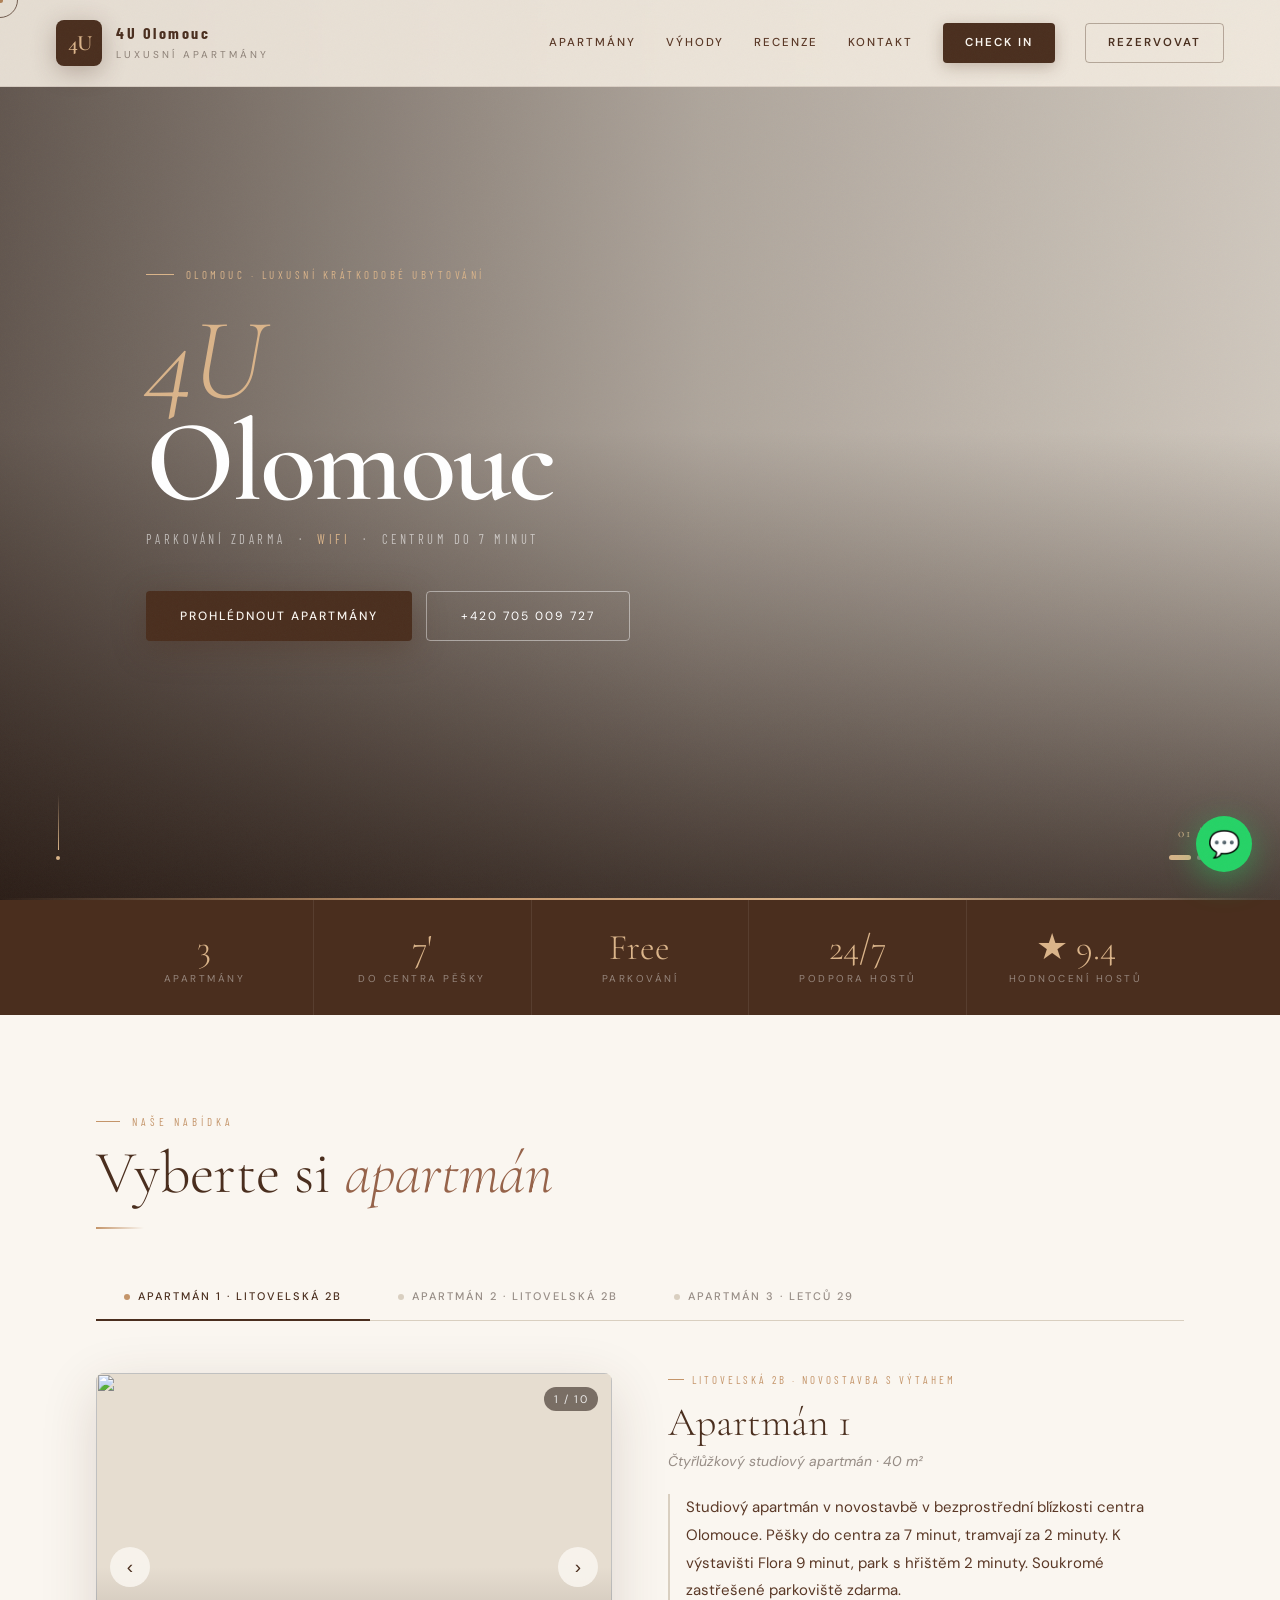
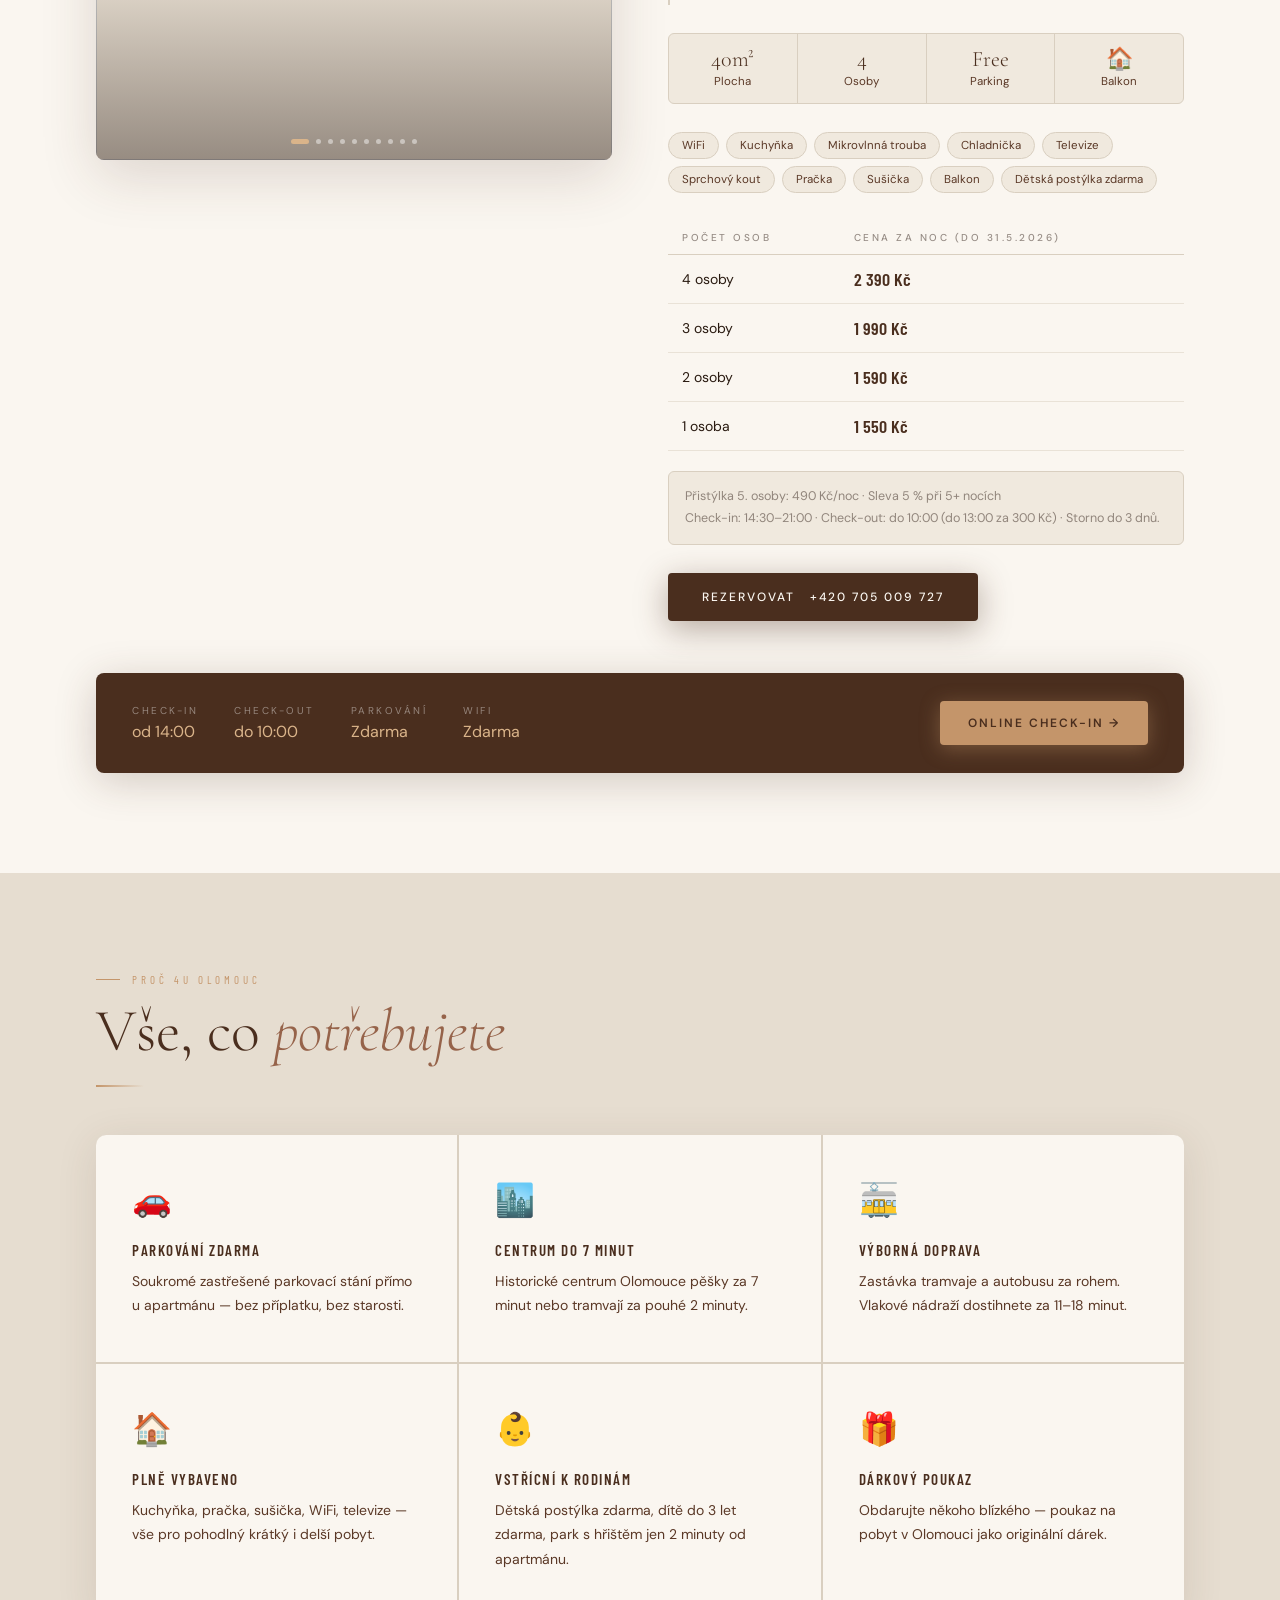
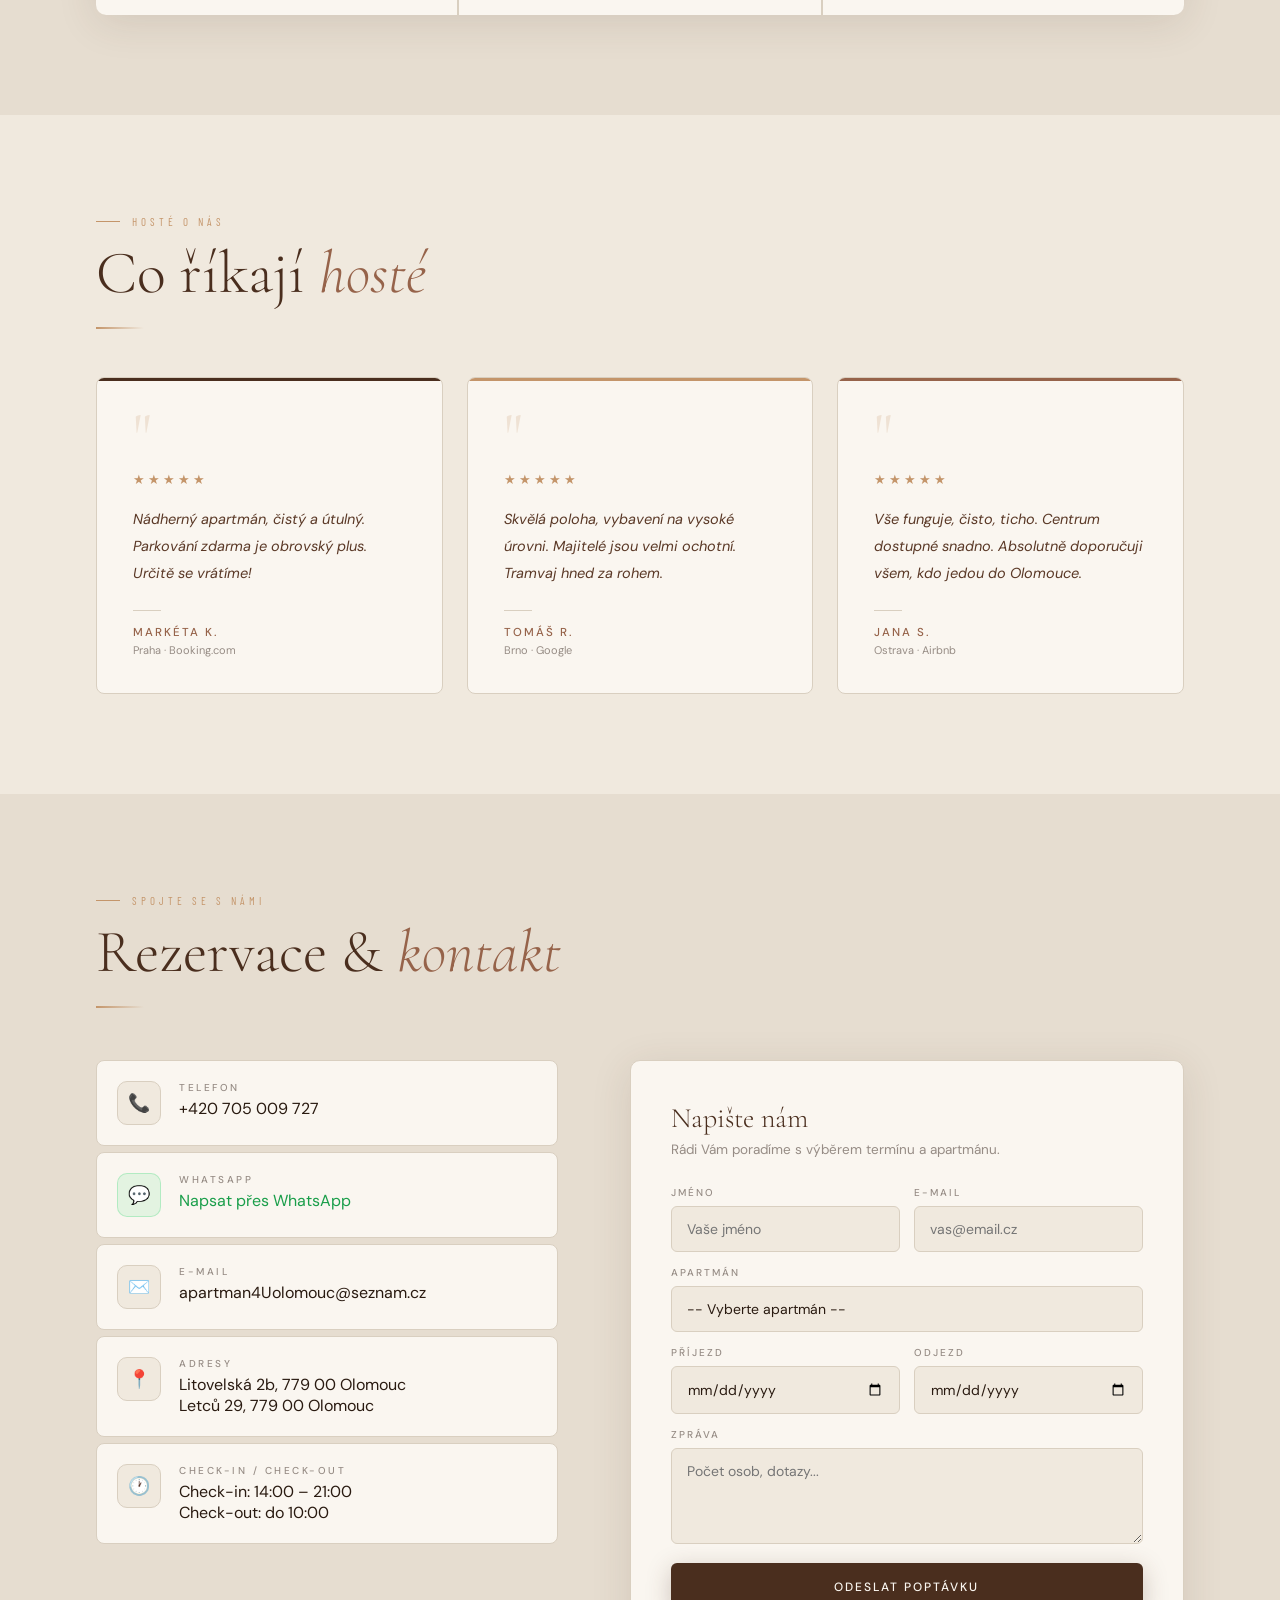
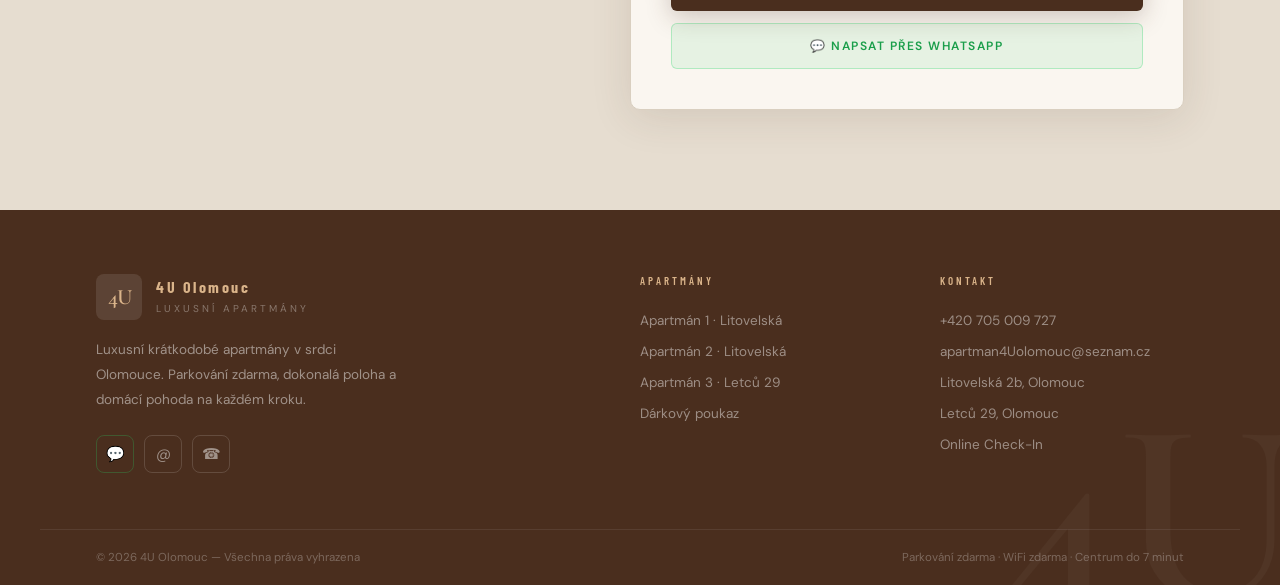
==== index.html @ 81375854 "Rename ïndex.html to index.html" ====
<!DOCTYPE html>
<html lang="cs">
<head>
<meta charset="UTF-8">
<meta name="viewport" content="width=device-width, initial-scale=1.0">
<title>4U Olomouc — Luxusní apartmány</title>
<link href="https://fonts.googleapis.com/css2?family=Cormorant+Garamond:ital,wght@0,300;0,400;0,600;1,300;1,400&family=DM+Sans:wght@300;400;500&family=Barlow+Condensed:wght@400;500;600;700&display=swap" rel="stylesheet">
<style>
:root {
  --bg:#f0e9de; --bg-mid:#e6ddd0; --bg-dark:#d9cfc0;
  --brown:#4a2e1e; --brown-mid:#6b4232; --brown-light:#96634a;
  --accent:#c4956a; --accent-light:#dab48a;
  --cream:#faf6f0; --white:#ffffff;
  --text:#291a10; --text-mid:#5a3826; --text-muted:rgba(42,26,16,0.48);
  --shadow:rgba(74,46,30,0.12);
}
*,*::before,*::after{margin:0;padding:0;box-sizing:border-box;}
html{scroll-behavior:smooth;}
body{font-family:'DM Sans',sans-serif;background:var(--bg);color:var(--text);overflow-x:hidden;}

/* GRAIN */
body::before{
  content:'';position:fixed;inset:0;z-index:999;pointer-events:none;opacity:.03;
  background-image:url("data:image/svg+xml,%3Csvg viewBox='0 0 256 256' xmlns='http://www.w3.org/2000/svg'%3E%3Cfilter id='n'%3E%3CfeTurbulence type='fractalNoise' baseFrequency='.9' numOctaves='4' stitchTiles='stitch'/%3E%3C/filter%3E%3Crect width='100%25' height='100%25' filter='url(%23n)'/%3E%3C/svg%3E");
  background-size:128px;
}

/* REVEAL */
.reveal{opacity:0;transform:translateY(28px);transition:opacity .75s cubic-bezier(.22,.68,0,1.1),transform .75s cubic-bezier(.22,.68,0,1.1);}
.reveal.visible{opacity:1;transform:translateY(0);}
.reveal-left{opacity:0;transform:translateX(-36px);transition:opacity .8s ease,transform .8s ease;}
.reveal-left.visible{opacity:1;transform:translateX(0);}
.reveal-right{opacity:0;transform:translateX(36px);transition:opacity .8s ease,transform .8s ease;}
.reveal-right.visible{opacity:1;transform:translateX(0);}
.d1{transition-delay:.1s}.d2{transition-delay:.2s}.d3{transition-delay:.3s}.d4{transition-delay:.4s}

/* NAV */
nav{
  position:fixed;top:0;left:0;right:0;z-index:500;
  display:flex;align-items:center;justify-content:space-between;
  padding:20px 56px;
  background:rgba(240,233,222,.92);backdrop-filter:blur(20px) saturate(1.4);
  border-bottom:1px solid rgba(74,46,30,.1);
  transition:padding .35s,box-shadow .35s;
}
nav.scrolled{padding:13px 56px;box-shadow:0 4px 32px var(--shadow);}
.logo{display:flex;align-items:center;gap:14px;text-decoration:none;}
.logo-icon{
  width:46px;height:46px;background:var(--brown);border-radius:8px;
  display:flex;align-items:center;justify-content:center;
  font-family:'Cormorant Garamond',serif;font-weight:600;font-size:22px;letter-spacing:-1px;
  color:var(--accent-light);box-shadow:0 6px 24px rgba(74,46,30,.3);
  transition:transform .3s;
}
.logo:hover .logo-icon{transform:rotate(-4deg) scale(1.06);}
.logo-text strong{display:block;font-family:'Barlow Condensed',sans-serif;font-weight:700;font-size:16px;letter-spacing:2.5px;color:var(--brown);}
.logo-text span{font-size:10px;letter-spacing:3px;text-transform:uppercase;color:var(--text-muted);}
.nav-links{display:flex;gap:30px;list-style:none;align-items:center;}
.nav-links li{display:flex;align-items:center;}
.nav-links a{
  color:var(--text-mid);text-decoration:none;font-size:11.5px;letter-spacing:2px;
  text-transform:uppercase;font-weight:500;position:relative;padding-bottom:2px;transition:color .2s;
}
.nav-links a::after{content:'';position:absolute;bottom:0;left:0;width:0;height:1px;background:var(--brown);transition:width .3s;}
.nav-links a:hover{color:var(--brown);}
.nav-links a:hover::after{width:100%;}
.nav-cta{
  background:var(--brown)!important;color:var(--cream)!important;
  padding:0 22px!important;height:40px;border-radius:4px;font-weight:600!important;letter-spacing:1.5px;
  box-shadow:0 4px 16px rgba(74,46,30,.28);
  transition:background .2s,transform .2s,box-shadow .2s!important;
  display:inline-flex!important;align-items:center!important;justify-content:center!important;
  line-height:1!important;padding-bottom:0!important;
}
.nav-cta::after{display:none!important;}
.nav-cta:hover{background:var(--brown-mid)!important;transform:translateY(-1px);box-shadow:0 8px 24px rgba(74,46,30,.36)!important;}
.nav-reserve{background:transparent!important;color:var(--brown)!important;border:1.5px solid rgba(74,46,30,.35)!important;box-shadow:none!important;}
.nav-reserve:hover{background:rgba(74,46,30,.06)!important;}
.hamburger{display:none;flex-direction:column;gap:5px;cursor:pointer;padding:4px;}
.hamburger span{width:22px;height:1.5px;background:var(--brown);display:block;transition:.3s;}

/* HERO */
#hero{height:100vh;min-height:640px;position:relative;overflow:hidden;display:flex;align-items:center;}
.hero-slides{position:absolute;inset:0;}
.hero-slide{
  position:absolute;inset:0;background-size:cover;background-position:center;
  opacity:0;transition:opacity 1.6s cubic-bezier(.4,0,.2,1),transform 9s ease;
  transform:scale(1.06);
}
.hero-slide.active{opacity:1;transform:scale(1);}
.hero-slide:nth-child(1){background-image:url('http://www.apartman-4u-olomouc.cz/userFiles/img/apartman01/1.jpg');}
.hero-slide:nth-child(2){background-image:url('http://www.apartman-4u-olomouc.cz/userFiles/img/apartman02/1.jpg');}
.hero-slide:nth-child(3){background-image:url('http://www.apartman-4u-olomouc.cz/userFiles/img/apartman03/4.jpg');}
.hero-slide:nth-child(4){background-image:url('http://www.apartman-4u-olomouc.cz/userFiles/img/apartman03/2.jpg');}
.hero-overlay{
  position:absolute;inset:0;
  background:linear-gradient(to right,rgba(22,8,2,.65) 0%,rgba(22,8,2,.3) 55%,rgba(22,8,2,.15) 100%),
             linear-gradient(to top,rgba(22,8,2,.72) 0%,transparent 52%);
}
.hero-line{position:absolute;bottom:0;left:0;right:0;height:2px;background:linear-gradient(90deg,transparent,var(--accent),var(--accent-light),transparent);z-index:2;}

.hero-content{position:relative;z-index:3;padding:0 56px;max-width:680px;}
@media(min-width:901px){.hero-content{margin-left:7vw;}}

.hero-kicker{
  display:inline-flex;align-items:center;gap:12px;
  font-family:'Barlow Condensed',sans-serif;font-size:11px;letter-spacing:3.5px;text-transform:uppercase;
  color:var(--accent-light);margin-bottom:28px;
  opacity:0;animation:hFade .9s .35s ease forwards;
}
.hero-kicker::before{content:'';width:28px;height:1px;background:var(--accent-light);}
.hero-title{
  font-family:'Cormorant Garamond',serif;
  font-size:clamp(60px,9.5vw,116px);font-weight:300;line-height:.88;letter-spacing:-3px;color:#fff;
  opacity:0;animation:hFade .9s .55s ease forwards;
}
.hero-title em{font-style:italic;color:var(--accent-light);}
.hero-title strong{display:block;font-weight:600;}
.hero-sub{
  margin-top:18px;font-family:'Barlow Condensed',sans-serif;
  font-size:12.5px;letter-spacing:3.5px;text-transform:uppercase;color:rgba(255,255,255,.58);
  opacity:0;animation:hFade .9s .7s ease forwards;
}
.hero-sub b{color:var(--accent-light);font-weight:400;}
.hero-actions{
  display:flex;gap:14px;flex-wrap:wrap;margin-top:44px;
  opacity:0;animation:hFade .9s .88s ease forwards;
}

.btn-primary{
  display:inline-flex;align-items:center;gap:8px;
  background:var(--brown);color:var(--cream);padding:16px 34px;border-radius:4px;
  font-weight:500;font-size:12px;letter-spacing:2px;text-transform:uppercase;
  text-decoration:none;box-shadow:0 8px 32px rgba(74,46,30,.38);
  transition:background .25s,transform .25s,box-shadow .25s;position:relative;overflow:hidden;
}
.btn-primary::after{content:'';position:absolute;inset:0;background:linear-gradient(135deg,rgba(255,255,255,.09) 0%,transparent 60%);opacity:0;transition:opacity .25s;}
.btn-primary:hover{background:var(--brown-mid);transform:translateY(-2px);box-shadow:0 14px 40px rgba(74,46,30,.5);}
.btn-primary:hover::after{opacity:1;}
.btn-ghost{
  display:inline-flex;align-items:center;gap:8px;
  border:1.5px solid rgba(255,255,255,.45);color:#fff;padding:16px 34px;border-radius:4px;
  font-size:12px;letter-spacing:2px;text-transform:uppercase;text-decoration:none;
  transition:border-color .25s,color .25s,background .25s;
}
.btn-ghost:hover{border-color:var(--accent-light);color:var(--accent-light);background:rgba(255,255,255,.04);}

.hero-ui{position:absolute;bottom:40px;right:56px;z-index:3;display:flex;flex-direction:column;align-items:flex-end;gap:14px;}
.hero-counter{font-family:'Cormorant Garamond',serif;font-size:13px;color:rgba(255,255,255,.45);letter-spacing:2px;}
.hero-counter b{color:var(--accent-light);font-weight:400;}
.hero-dots{display:flex;gap:6px;}
.hero-dot{width:5px;height:5px;border-radius:50%;background:rgba(255,255,255,.3);cursor:pointer;transition:all .35s;}
.hero-dot.active{background:var(--accent-light);width:22px;border-radius:3px;}
.hero-scroll{
  position:absolute;bottom:40px;left:56px;z-index:3;
  display:flex;flex-direction:column;align-items:center;gap:6px;
}
.hero-scroll-line{
  width:1px;height:56px;
  background:linear-gradient(to bottom,transparent,var(--accent-light));
  animation:sPulse 2.2s ease-in-out infinite;
}
.hero-scroll-dot{
  width:4px;height:4px;border-radius:50%;background:var(--accent-light);
  animation:sPulse 2.2s ease-in-out infinite .4s;
}
@keyframes hFade{from{opacity:0;transform:translateY(20px)}to{opacity:1;transform:translateY(0)}}
@keyframes sPulse{0%,100%{opacity:.25}50%{opacity:.9}}

/* CUSTOM CURSOR */
*{cursor:none!important;}
#cursor{
  position:fixed;z-index:9999;pointer-events:none;
  top:0;left:0;
  mix-blend-mode:multiply;
}
#cursor-ring{
  width:36px;height:36px;border-radius:50%;
  border:1.5px solid var(--brown);
  position:absolute;top:-18px;left:-18px;
  transition:width .3s ease,height .3s ease,border-color .3s ease,background .3s ease,top .3s ease,left .3s ease,opacity .25s;
  opacity:.7;
}
#cursor-dot{
  width:5px;height:5px;border-radius:50%;
  background:var(--accent);
  position:absolute;top:-2.5px;left:-2.5px;
  transition:width .15s,height .15s,top .15s,left .15s,background .2s;
}
body.cursor-hover #cursor-ring{
  width:56px;height:56px;top:-28px;left:-28px;
  border-color:var(--accent);background:rgba(196,149,106,.08);
  opacity:1;
}
body.cursor-hover #cursor-dot{
  width:3px;height:3px;top:-1.5px;left:-1.5px;background:var(--brown);
}
body.cursor-click #cursor-ring{
  width:28px;height:28px;top:-14px;left:-14px;
  background:rgba(196,149,106,.18);
}

/* STATS */
.stats-bar{background:var(--brown);overflow:hidden;}
.stats-inner{max-width:1200px;margin:0 auto;padding:0 56px;display:flex;align-items:stretch;}
.stat{flex:1;padding:30px 20px;text-align:center;border-right:1px solid rgba(255,255,255,.08);transition:background .3s;}
.stat:last-child{border-right:none;}
.stat:hover{background:rgba(255,255,255,.04);}
.stat-num{font-family:'Cormorant Garamond',serif;font-size:36px;font-weight:300;color:var(--accent-light);line-height:1;display:block;}
.stat-label{font-size:10px;letter-spacing:2.5px;text-transform:uppercase;color:rgba(255,255,255,.42);margin-top:6px;display:block;}

/* SECTIONS */
section{padding:100px 0;}
.container{max-width:1200px;margin:0 auto;padding:0 56px;}
.section-eyebrow{
  font-family:'Barlow Condensed',sans-serif;font-size:11px;letter-spacing:4px;text-transform:uppercase;
  color:var(--accent);display:flex;align-items:center;gap:12px;margin-bottom:14px;
}
.section-eyebrow::before{content:'';width:24px;height:1px;background:var(--accent);}
.section-title{font-family:'Cormorant Garamond',serif;font-size:clamp(36px,5vw,60px);font-weight:300;line-height:1.05;color:var(--brown);}
.section-title em{font-style:italic;color:var(--brown-light);}
.section-rule{width:48px;height:2px;background:linear-gradient(90deg,var(--accent),transparent);margin:22px 0 44px;}

/* APARTMENTS */
#apartmany{background:var(--cream);}
.apt-tabs{display:flex;margin-bottom:52px;border-bottom:1px solid var(--bg-dark);}
.apt-tab{
  padding:16px 28px;cursor:pointer;font-size:11px;letter-spacing:2px;text-transform:uppercase;font-weight:500;
  color:var(--text-muted);border-bottom:2px solid transparent;margin-bottom:-1px;transition:color .2s,border-color .2s;white-space:nowrap;
}
.apt-tab.active{color:var(--brown);border-bottom-color:var(--brown);}
.apt-tab:hover{color:var(--brown-mid);}
.apt-tab-dot{display:inline-block;width:6px;height:6px;border-radius:50%;background:var(--bg-dark);margin-right:8px;transition:background .2s;vertical-align:middle;}
.apt-tab.active .apt-tab-dot{background:var(--accent);}
.apt-panel{display:none;}
.apt-panel.active{display:grid;grid-template-columns:1fr 1fr;gap:56px;align-items:start;}

.gallery{
  position:relative;border-radius:8px;overflow:hidden;aspect-ratio:4/3;background:var(--bg-mid);
  box-shadow:0 16px 56px rgba(74,46,30,.16);
}
.gallery::after{content:'';position:absolute;inset:0;background:linear-gradient(to top,rgba(22,8,2,.38) 0%,transparent 50%);pointer-events:none;}
.gallery img{position:absolute;inset:0;width:100%;height:100%;object-fit:cover;opacity:0;transition:opacity .7s,transform .7s;transform:scale(1.03);}
.gallery img.active{opacity:1;transform:scale(1);}
.gallery-controls{position:absolute;bottom:16px;left:50%;transform:translateX(-50%);display:flex;gap:7px;z-index:3;}
.gallery-dot{width:5px;height:5px;border-radius:50%;background:rgba(255,255,255,.45);cursor:pointer;transition:all .25s;}
.gallery-dot.active{background:var(--accent-light);width:18px;border-radius:3px;}
.gallery-btn{
  position:absolute;top:50%;transform:translateY(-50%);width:40px;height:40px;border-radius:50%;z-index:3;
  background:rgba(250,246,240,.85);border:none;color:var(--brown);font-size:19px;
  display:flex;align-items:center;justify-content:center;cursor:pointer;
  transition:background .2s,transform .2s;backdrop-filter:blur(8px);
}
.gallery-btn:hover{background:var(--cream);transform:translateY(-50%) scale(1.1);}
.gallery-prev{left:14px;}.gallery-next{right:14px;}
.gallery-count{position:absolute;top:14px;right:14px;z-index:3;background:rgba(22,8,2,.52);color:rgba(255,255,255,.85);font-size:11px;letter-spacing:1.5px;padding:5px 10px;border-radius:20px;backdrop-filter:blur(8px);}

.apt-kicker{font-family:'Barlow Condensed',sans-serif;font-size:11px;letter-spacing:3px;text-transform:uppercase;color:var(--accent);display:flex;align-items:center;gap:8px;margin-bottom:12px;}
.apt-kicker::before{content:'';width:16px;height:1px;background:var(--accent);}
.apt-name{font-family:'Cormorant Garamond',serif;font-size:40px;font-weight:300;color:var(--brown);margin-bottom:6px;}
.apt-sub{font-size:14px;color:var(--text-muted);margin-bottom:24px;font-style:italic;}
.apt-desc{font-size:15px;line-height:1.85;color:var(--text-mid);margin-bottom:28px;border-left:2px solid var(--bg-dark);padding-left:16px;}
.apt-specs{display:flex;margin-bottom:28px;background:var(--bg);border-radius:6px;overflow:hidden;border:1px solid var(--bg-dark);}
.apt-spec{flex:1;padding:14px 10px;text-align:center;border-right:1px solid var(--bg-dark);font-size:11.5px;color:var(--text-mid);}
.apt-spec:last-child{border-right:none;}
.apt-spec-val{display:block;font-family:'Cormorant Garamond',serif;font-size:22px;font-weight:300;color:var(--brown);line-height:1;margin-bottom:4px;}
.amenities{display:flex;flex-wrap:wrap;gap:7px;margin-bottom:28px;}
.amenity{padding:5px 13px;border-radius:100px;border:1px solid var(--bg-dark);font-size:11.5px;color:var(--text-mid);background:var(--bg);transition:border-color .2s,color .2s,background .2s;}
.amenity:hover{border-color:var(--accent);color:var(--brown);background:rgba(196,149,106,.07);}
.price-table{width:100%;border-collapse:collapse;margin-bottom:20px;}
.price-table thead tr{border-bottom:1px solid var(--bg-dark);}
.price-table th{text-align:left;padding:10px 14px;font-size:10px;letter-spacing:2.5px;text-transform:uppercase;color:var(--text-muted);font-weight:500;}
.price-table td{padding:13px 14px;font-size:14px;color:var(--text);border-bottom:1px solid rgba(217,207,192,.5);}
.price-table td:last-child{font-family:'Barlow Condensed',sans-serif;font-size:18px;font-weight:600;color:var(--brown);}
.price-table tr:hover td{background:rgba(196,149,106,.05);}
.apt-notes{font-size:12.5px;color:var(--text-muted);line-height:1.75;margin-bottom:28px;padding:14px 16px;background:var(--bg);border-radius:6px;border:1px solid var(--bg-dark);}

.checkin-bar{
  background:var(--brown);color:var(--cream);border-radius:8px;padding:28px 36px;
  display:flex;align-items:center;justify-content:space-between;flex-wrap:wrap;gap:20px;margin-top:52px;
  box-shadow:0 8px 40px rgba(74,46,30,.22);
}
.checkin-info{display:flex;gap:36px;flex-wrap:wrap;}
.checkin-item label{font-size:10px;letter-spacing:2.5px;text-transform:uppercase;color:rgba(255,255,255,.42);display:block;margin-bottom:4px;}
.checkin-item span{font-size:16px;color:var(--accent-light);}
.btn-checkin{
  background:var(--accent);color:var(--brown);padding:14px 28px;border-radius:4px;
  font-weight:600;font-size:12px;letter-spacing:2px;text-transform:uppercase;text-decoration:none;
  box-shadow:0 4px 20px rgba(196,149,106,.4);transition:background .2s,transform .2s;
}
.btn-checkin:hover{background:var(--accent-light);transform:translateY(-2px);}

/* FEATURES */
#vyhody{background:var(--bg-mid);}
.features-grid{display:grid;grid-template-columns:repeat(3,1fr);gap:2px;background:var(--bg-dark);border-radius:10px;overflow:hidden;margin-top:48px;box-shadow:0 8px 40px var(--shadow);}
.feature{background:var(--cream);padding:44px 36px;transition:background .3s;position:relative;overflow:hidden;}
.feature::before{content:'';position:absolute;top:0;left:0;width:3px;height:0;background:var(--accent);transition:height .4s ease;}
.feature:hover::before{height:100%;}
.feature:hover{background:rgba(240,233,222,.6);}
.feature-icon{font-size:32px;margin-bottom:20px;display:block;transition:transform .3s;}
.feature:hover .feature-icon{transform:scale(1.15);}
.feature-title{font-family:'Barlow Condensed',sans-serif;font-size:15px;font-weight:600;letter-spacing:1.5px;text-transform:uppercase;color:var(--brown);margin-bottom:10px;}
.feature-text{font-size:14px;line-height:1.75;color:var(--text-mid);}

/* REVIEWS */
#recenze{background:var(--bg);}
.reviews-grid{display:grid;grid-template-columns:repeat(3,1fr);gap:24px;margin-top:48px;}
.review{background:var(--cream);padding:36px;border-radius:8px;border:1px solid var(--bg-dark);position:relative;overflow:hidden;transition:transform .35s,box-shadow .35s;}
.review-stripe{position:absolute;top:0;left:0;right:0;height:3px;}
.review:nth-child(1) .review-stripe{background:var(--brown);}
.review:nth-child(2) .review-stripe{background:var(--accent);}
.review:nth-child(3) .review-stripe{background:var(--brown-light);}
.review:hover{transform:translateY(-6px);box-shadow:0 20px 48px var(--shadow);}
.review-quote{font-family:'Cormorant Garamond',serif;font-size:64px;line-height:.7;color:var(--accent);opacity:.2;margin-bottom:12px;display:block;}
.review-stars{color:var(--accent);font-size:13px;margin-bottom:18px;letter-spacing:3px;}
.review-text{font-size:14.5px;line-height:1.85;color:var(--text-mid);margin-bottom:24px;font-style:italic;}
.review-rule{width:28px;height:1px;background:var(--bg-dark);margin-bottom:14px;}
.review-author{font-size:11.5px;letter-spacing:2px;text-transform:uppercase;color:var(--brown-light);font-weight:500;}
.review-date{font-size:11px;color:var(--text-muted);margin-top:3px;}

/* CONTACT */
#kontakt{background:var(--bg-mid);}
.contact-grid{display:grid;grid-template-columns:1fr 1.2fr;gap:72px;margin-top:52px;align-items:start;}
.contact-items{display:flex;flex-direction:column;gap:6px;}
.contact-card{
  display:flex;align-items:flex-start;gap:18px;padding:20px;border-radius:8px;
  background:var(--cream);border:1px solid var(--bg-dark);
  transition:border-color .2s,transform .2s,box-shadow .2s;
}
.contact-card:hover{border-color:var(--accent);transform:translateX(4px);box-shadow:0 4px 20px var(--shadow);}
.contact-icon{width:44px;height:44px;border-radius:10px;flex-shrink:0;background:var(--bg);border:1px solid var(--bg-dark);display:flex;align-items:center;justify-content:center;font-size:18px;}
.contact-detail h4{font-size:10px;letter-spacing:2.5px;text-transform:uppercase;color:var(--text-muted);margin-bottom:4px;font-weight:500;}
.contact-detail a,.contact-detail p{font-size:16px;color:var(--text);text-decoration:none;}
.contact-detail a:hover{color:var(--brown);}
.contact-form-wrap{background:var(--cream);border-radius:10px;padding:40px;border:1px solid var(--bg-dark);box-shadow:0 8px 40px var(--shadow);}
.form-title{font-family:'Cormorant Garamond',serif;font-size:28px;font-weight:300;color:var(--brown);margin-bottom:6px;}
.form-sub{font-size:13.5px;color:var(--text-muted);margin-bottom:28px;}
.form-row{display:grid;grid-template-columns:1fr 1fr;gap:14px;}
.form-group{margin-bottom:14px;}
.form-group label{font-size:10px;letter-spacing:2px;text-transform:uppercase;color:var(--text-muted);display:block;margin-bottom:7px;font-weight:500;}
.form-group input,.form-group textarea,.form-group select{
  width:100%;background:var(--bg);border:1.5px solid var(--bg-dark);border-radius:6px;padding:13px 15px;
  color:var(--text);font-family:'DM Sans',sans-serif;font-size:14px;transition:border-color .2s,box-shadow .2s;outline:none;appearance:none;
}
.form-group input:focus,.form-group textarea:focus,.form-group select:focus{border-color:var(--brown);box-shadow:0 0 0 3px rgba(74,46,30,.08);}
.form-group textarea{resize:vertical;min-height:96px;}
.form-submit{
  width:100%;padding:16px;background:var(--brown);color:var(--cream);border:none;border-radius:6px;
  font-family:'DM Sans',sans-serif;font-weight:500;font-size:12px;letter-spacing:2px;text-transform:uppercase;cursor:pointer;
  transition:background .2s,transform .2s,box-shadow .2s;box-shadow:0 6px 24px rgba(74,46,30,.25);
}
.form-submit:hover{background:var(--brown-mid);transform:translateY(-1px);box-shadow:0 10px 32px rgba(74,46,30,.35);}
.form-success{display:none;padding:14px 16px;border-radius:6px;background:rgba(74,46,30,.07);border:1px solid rgba(74,46,30,.18);color:var(--brown);font-size:13.5px;text-align:center;margin-top:12px;}
.btn-whatsapp{
  display:flex;align-items:center;justify-content:center;gap:10px;margin-top:12px;padding:14px;border-radius:6px;
  background:rgba(37,211,102,.09);border:1.5px solid rgba(37,211,102,.28);color:#1a9e4a;
  font-size:12px;letter-spacing:1.5px;text-transform:uppercase;font-weight:600;text-decoration:none;
  transition:background .2s,transform .2s;
}
.btn-whatsapp:hover{background:rgba(37,211,102,.17);transform:translateY(-1px);}

/* FOOTER */
footer{background:var(--brown);padding:64px 0 0;position:relative;overflow:hidden;}
footer::before{
  content:'4U';position:absolute;right:-20px;bottom:-60px;
  font-family:'Cormorant Garamond',serif;font-size:260px;font-weight:600;
  color:rgba(255,255,255,.03);line-height:1;pointer-events:none;user-select:none;
}
.footer-inner{max-width:1200px;margin:0 auto;padding:0 56px 56px;display:grid;grid-template-columns:2fr 1fr 1fr;gap:56px;}
.footer-logo{display:flex;align-items:center;gap:14px;margin-bottom:18px;}
.footer-logo .logo-icon{background:rgba(255,255,255,.1);color:var(--accent-light);box-shadow:none;}
.footer-logo .logo-text strong{color:var(--accent-light);}
.footer-logo .logo-text span{color:rgba(255,255,255,.35);}
.footer-desc{font-size:13.5px;line-height:1.85;color:rgba(255,255,255,.48);max-width:300px;}
.footer-social{display:flex;gap:10px;margin-top:22px;}
.footer-soc{width:38px;height:38px;border-radius:8px;border:1px solid rgba(255,255,255,.14);display:flex;align-items:center;justify-content:center;font-size:15px;text-decoration:none;color:rgba(255,255,255,.48);transition:border-color .2s,color .2s,background .2s;}
.footer-soc:hover{border-color:var(--accent-light);color:var(--accent-light);background:rgba(255,255,255,.05);}
.footer-col h5{font-family:'Barlow Condensed',sans-serif;font-size:11px;letter-spacing:3px;text-transform:uppercase;color:var(--accent-light);margin-bottom:22px;font-weight:600;}
.footer-col ul{list-style:none;display:flex;flex-direction:column;gap:10px;}
.footer-col a{font-size:13.5px;color:rgba(255,255,255,.46);text-decoration:none;transition:color .2s;}
.footer-col a:hover{color:var(--cream);}
.footer-bottom{max-width:1200px;margin:0 auto;padding:20px 56px;border-top:1px solid rgba(255,255,255,.08);display:flex;justify-content:space-between;align-items:center;font-size:11.5px;color:rgba(255,255,255,.28);flex-wrap:wrap;gap:8px;}

/* LIGHTBOX */
.lightbox{position:fixed;inset:0;z-index:2000;background:rgba(18,6,1,.96);display:none;align-items:center;justify-content:center;}
.lightbox.open{display:flex;}
.lightbox-img{max-width:90vw;max-height:90vh;object-fit:contain;border-radius:4px;}
.lightbox-close{position:absolute;top:24px;right:28px;font-size:28px;color:rgba(255,255,255,.6);cursor:pointer;transition:color .2s;}
.lightbox-close:hover{color:#fff;}
.lightbox-nav{position:absolute;top:50%;transform:translateY(-50%);width:50px;height:50px;border-radius:50%;background:rgba(255,255,255,.07);border:1px solid rgba(255,255,255,.14);color:rgba(255,255,255,.8);font-size:22px;cursor:pointer;display:flex;align-items:center;justify-content:center;transition:background .2s;}
.lightbox-nav:hover{background:rgba(196,149,106,.25);}
.lightbox-prev{left:20px;}.lightbox-next{right:20px;}

/* FLOATING WA */
.float-wa{
  position:fixed;bottom:28px;right:28px;z-index:400;width:56px;height:56px;border-radius:50%;
  background:#25d366;display:flex;align-items:center;justify-content:center;font-size:26px;text-decoration:none;
  box-shadow:0 8px 32px rgba(37,211,102,.45);
  transition:transform .3s,box-shadow .3s;animation:waPulse 3s infinite;
}
.float-wa:hover{transform:scale(1.12);box-shadow:0 12px 40px rgba(37,211,102,.6);animation:none;}
@keyframes waPulse{0%,100%{box-shadow:0 8px 32px rgba(37,211,102,.45)}50%{box-shadow:0 8px 48px rgba(37,211,102,.7)}}

/* MOBILE */
@media(max-width:900px){
  nav{padding:15px 24px;}
  nav.scrolled{padding:11px 24px;}
  .nav-links{display:none;}
  .nav-links.open{display:flex;flex-direction:column;position:fixed;top:62px;left:0;right:0;background:var(--cream);padding:28px 24px;gap:22px;border-bottom:1px solid var(--bg-dark);box-shadow:0 16px 40px var(--shadow);}
  .hamburger{display:flex;}
  .container{padding:0 24px;}
  .hero-content{padding:0 24px;margin-left:0;}
  .hero-ui{right:24px;}
  .hero-scroll{left:24px;}
  .stats-inner{flex-wrap:wrap;}
  .stat{min-width:45%;}
  .apt-panel.active{grid-template-columns:1fr;}
  .apt-tabs{overflow-x:auto;scrollbar-width:none;}
  .apt-tabs::-webkit-scrollbar{display:none;}
  .features-grid{grid-template-columns:1fr;}
  .reviews-grid{grid-template-columns:1fr;}
  .contact-grid{grid-template-columns:1fr;gap:32px;}
  .footer-inner{grid-template-columns:1fr;gap:36px;padding-bottom:36px;}
  .footer-bottom{flex-direction:column;text-align:center;}
  .hero-actions{flex-direction:column;}
  .checkin-bar{flex-direction:column;}
  .form-row{grid-template-columns:1fr;}
  footer::before{display:none;}
}
</style>
</head>
<body>

<a href="https://wa.me/420705009727" target="_blank" class="float-wa" title="WhatsApp">💬</a>

<!-- CUSTOM CURSOR -->
<div id="cursor">
  <div id="cursor-ring"></div>
  <div id="cursor-dot"></div>
</div>

<!-- NAV -->
<nav id="navbar">
  <a href="#" class="logo">
    <div class="logo-icon">4U</div>
    <div class="logo-text">
      <strong>4U Olomouc</strong>
      <span>Luxusní Apartmány</span>
    </div>
  </a>
  <ul class="nav-links" id="navLinks">
    <li><a href="#apartmany">Apartmány</a></li>
    <li><a href="#vyhody">Výhody</a></li>
    <li><a href="#recenze">Recenze</a></li>
    <li><a href="#kontakt">Kontakt</a></li>
    <li><a href="http://www.apartman-4u-olomouc.cz/checkin.html" target="_blank" class="nav-cta">Check In</a></li>
    <li><a href="tel:+420705009727" class="nav-cta nav-reserve">Rezervovat</a></li>
  </ul>
  <div class="hamburger" id="hamburger" onclick="toggleMenu()">
    <span></span><span></span><span></span>
  </div>
</nav>

<!-- HERO -->
<section id="hero">
  <div class="hero-slides">
    <div class="hero-slide active"></div>
    <div class="hero-slide"></div>
    <div class="hero-slide"></div>
    <div class="hero-slide"></div>
  </div>
  <div class="hero-overlay"></div>
  <div class="hero-line"></div>
  <div class="hero-content">
    <div class="hero-kicker">Olomouc · Luxusní krátkodobé ubytování</div>
    <h1 class="hero-title"><em>4U</em><strong>Olomouc</strong></h1>
    <p class="hero-sub">Parkování zdarma &nbsp;·&nbsp; <b>WiFi</b> &nbsp;·&nbsp; Centrum do 7 minut</p>
    <div class="hero-actions">
      <a href="#apartmany" class="btn-primary">Prohlédnout apartmány</a>
      <a href="tel:+420705009727" class="btn-ghost">+420 705 009 727</a>
    </div>
  </div>
  <div class="hero-ui">
    <div class="hero-counter"><b id="hCurr">01</b> / <span id="hTotal">04</span></div>
    <div class="hero-dots" id="heroDots"></div>
  </div>
  <div class="hero-scroll">
    <div class="hero-scroll-line"></div>
    <div class="hero-scroll-dot"></div>
  </div>
</section>

<!-- STATS -->
<div class="stats-bar reveal">
  <div class="stats-inner">
    <div class="stat"><span class="stat-num">3</span><span class="stat-label">Apartmány</span></div>
    <div class="stat"><span class="stat-num">7'</span><span class="stat-label">Do centra pěšky</span></div>
    <div class="stat"><span class="stat-num">Free</span><span class="stat-label">Parkování</span></div>
    <div class="stat"><span class="stat-num">24/7</span><span class="stat-label">Podpora hostů</span></div>
    <div class="stat"><span class="stat-num">★ 9.4</span><span class="stat-label">Hodnocení hostů</span></div>
  </div>
</div>

<!-- APARTMÁNY -->
<section id="apartmany">
  <div class="container">
    <div class="section-eyebrow reveal">Naše nabídka</div>
    <h2 class="section-title reveal d1">Vyberte si <em>apartmán</em></h2>
    <div class="section-rule reveal d2"></div>
    <div class="apt-tabs reveal d2">
      <div class="apt-tab active" onclick="switchApt(0)"><span class="apt-tab-dot"></span>Apartmán 1 · Litovelská 2b</div>
      <div class="apt-tab" onclick="switchApt(1)"><span class="apt-tab-dot"></span>Apartmán 2 · Litovelská 2b</div>
      <div class="apt-tab" onclick="switchApt(2)"><span class="apt-tab-dot"></span>Apartmán 3 · Letců 29</div>
    </div>

    <!-- APT 1 -->
    <div class="apt-panel active" id="apt0">
      <div class="reveal-left">
        <div class="gallery" id="gallery0">
          <img src="http://www.apartman-4u-olomouc.cz/userFiles/img/apartman01/1.jpg" class="active" alt="">
          <img src="http://www.apartman-4u-olomouc.cz/userFiles/img/apartman01/2.jpg" alt="">
          <img src="http://www.apartman-4u-olomouc.cz/userFiles/img/apartman01/3.jpg" alt="">
          <img src="http://www.apartman-4u-olomouc.cz/userFiles/img/apartman01/4.jpg" alt="">
          <img src="http://www.apartman-4u-olomouc.cz/userFiles/img/apartman01/5.jpg" alt="">
          <img src="http://www.apartman-4u-olomouc.cz/userFiles/img/apartman01/6.jpg" alt="">
          <img src="http://www.apartman-4u-olomouc.cz/userFiles/img/apartman01/7.jpg" alt="">
          <img src="http://www.apartman-4u-olomouc.cz/userFiles/img/apartman01/8.jpg" alt="">
          <img src="http://www.apartman-4u-olomouc.cz/userFiles/img/apartman01/9.jpg" alt="">
          <img src="http://www.apartman-4u-olomouc.cz/userFiles/img/apartman01/10.jpg" alt="">
          <button class="gallery-btn gallery-prev" onclick="galleryMove(0,-1)">‹</button>
          <button class="gallery-btn gallery-next" onclick="galleryMove(0,1)">›</button>
          <div class="gallery-controls" id="dots0"></div>
          <div class="gallery-count" id="cnt0">1 / 10</div>
        </div>
      </div>
      <div class="apt-detail reveal-right">
        <div class="apt-kicker">Litovelská 2b · Novostavba s výtahem</div>
        <h3 class="apt-name">Apartmán 1</h3>
        <p class="apt-sub">Čtyřlůžkový studiový apartmán · 40 m²</p>
        <p class="apt-desc">Studiový apartmán v novostavbě v bezprostřední blízkosti centra Olomouce. Pěšky do centra za 7 minut, tramvají za 2 minuty. K výstavišti Flora 9 minut, park s hřištěm 2 minuty. Soukromé zastřešené parkoviště zdarma.</p>
        <div class="apt-specs">
          <div class="apt-spec"><span class="apt-spec-val">40m²</span>Plocha</div>
          <div class="apt-spec"><span class="apt-spec-val">4</span>Osoby</div>
          <div class="apt-spec"><span class="apt-spec-val">Free</span>Parking</div>
          <div class="apt-spec"><span class="apt-spec-val">🏠</span>Balkon</div>
        </div>
        <div class="amenities">
          <span class="amenity">WiFi</span><span class="amenity">Kuchyňka</span>
          <span class="amenity">Mikrovlnná trouba</span><span class="amenity">Chladnička</span>
          <span class="amenity">Televize</span><span class="amenity">Sprchový kout</span>
          <span class="amenity">Pračka</span><span class="amenity">Sušička</span>
          <span class="amenity">Balkon</span><span class="amenity">Dětská postýlka zdarma</span>
        </div>
        <table class="price-table">
          <thead><tr><th>Počet osob</th><th>Cena za noc (do 31.5.2026)</th></tr></thead>
          <tbody>
            <tr><td>4 osoby</td><td>2 390 Kč</td></tr>
            <tr><td>3 osoby</td><td>1 990 Kč</td></tr>
            <tr><td>2 osoby</td><td>1 590 Kč</td></tr>
            <tr><td>1 osoba</td><td>1 550 Kč</td></tr>
          </tbody>
        </table>
        <div class="apt-notes">
          Přistýlka 5. osoby: 490 Kč/noc · Sleva 5 % při 5+ nocích<br>
          Check-in: 14:30–21:00 · Check-out: do 10:00 (do 13:00 za 300 Kč) · Storno do 3 dnů.
        </div>
        <a href="tel:+420705009727" class="btn-primary">Rezervovat &nbsp; +420 705 009 727</a>
      </div>
    </div>

    <!-- APT 2 -->
    <div class="apt-panel" id="apt1">
      <div class="reveal-left">
        <div class="gallery" id="gallery1">
          <img src="http://www.apartman-4u-olomouc.cz/userFiles/img/apartman02/1.jpg" class="active" alt="">
          <img src="http://www.apartman-4u-olomouc.cz/userFiles/img/apartman02/2.jpg" alt="">
          <img src="http://www.apartman-4u-olomouc.cz/userFiles/img/apartman02/3.jpg" alt="">
          <img src="http://www.apartman-4u-olomouc.cz/userFiles/img/apartman02/4.jpg" alt="">
          <img src="http://www.apartman-4u-olomouc.cz/userFiles/img/apartman02/5.jpg" alt="">
          <img src="http://www.apartman-4u-olomouc.cz/userFiles/img/apartman02/6.jpg" alt="">
          <img src="http://www.apartman-4u-olomouc.cz/userFiles/img/apartman02/7.jpg" alt="">
          <button class="gallery-btn gallery-prev" onclick="galleryMove(1,-1)">‹</button>
          <button class="gallery-btn gallery-next" onclick="galleryMove(1,1)">›</button>
          <div class="gallery-controls" id="dots1"></div>
          <div class="gallery-count" id="cnt1">1 / 7</div>
        </div>
      </div>
      <div class="apt-detail reveal-right">
        <div class="apt-kicker">Litovelská 2b · Novostavba s výtahem</div>
        <h3 class="apt-name">Apartmán 2</h3>
        <p class="apt-sub">Tříosobový studiový apartmán · 34 m²</p>
        <p class="apt-desc">Studiový apartmán v novostavbě vybavené výtahem a bezbariérovými vstupy. Pěšky do centra 7 minut, tramvají 2 minuty. K vlakového nádraží 11 minut tramvají. Park s dětským hřištěm 2 minuty. Soukromé parkovací stání zdarma.</p>
        <div class="apt-specs">
          <div class="apt-spec"><span class="apt-spec-val">34m²</span>Plocha</div>
          <div class="apt-spec"><span class="apt-spec-val">3</span>Osoby</div>
          <div class="apt-spec"><span class="apt-spec-val">Free</span>Parking</div>
          <div class="apt-spec"><span class="apt-spec-val">🛗</span>Výtah</div>
        </div>
        <div class="amenities">
          <span class="amenity">WiFi</span><span class="amenity">Kuchyňka</span>
          <span class="amenity">Mikrovlnná trouba</span><span class="amenity">Chladnička</span>
          <span class="amenity">Televize</span><span class="amenity">Sprchový kout</span>
          <span class="amenity">Výtah</span><span class="amenity">Bezbariérový vstup</span>
        </div>
        <table class="price-table">
          <thead><tr><th>Počet osob</th><th>Cena za noc (2026)</th></tr></thead>
          <tbody>
            <tr><td>3 osoby</td><td>1 890 Kč</td></tr>
            <tr><td>2 osoby</td><td>1 590 Kč</td></tr>
            <tr><td>1 osoba</td><td>1 550 Kč</td></tr>
          </tbody>
        </table>
        <div class="apt-notes">
          Dítě do 3 let zdarma · Přistýlka 490 Kč (na dotaz)<br>
          Check-in: 14:00–21:00 · Check-out: do 10:00 (do 13:00 za 300 Kč)
        </div>
        <a href="tel:+420705009727" class="btn-primary">Rezervovat &nbsp; +420 705 009 727</a>
      </div>
    </div>

    <!-- APT 3 -->
    <div class="apt-panel" id="apt2">
      <div class="reveal-left">
        <div class="gallery" id="gallery2">
          <img src="http://www.apartman-4u-olomouc.cz/userFiles/img/apartman03/1.jpg" class="active" alt="">
          <img src="http://www.apartman-4u-olomouc.cz/userFiles/img/apartman03/2.jpg" alt="">
          <img src="http://www.apartman-4u-olomouc.cz/userFiles/img/apartman03/3.jpg" alt="">
          <img src="http://www.apartman-4u-olomouc.cz/userFiles/img/apartman03/4.jpg" alt="">
          <img src="http://www.apartman-4u-olomouc.cz/userFiles/img/apartman03/5.jpg" alt="">
          <img src="http://www.apartman-4u-olomouc.cz/userFiles/img/apartman03/6.jpg" alt="">
          <img src="http://www.apartman-4u-olomouc.cz/userFiles/img/apartman03/7.jpg" alt="">
          <img src="http://www.apartman-4u-olomouc.cz/userFiles/img/apartman03/8.jpg" alt="">
          <img src="http://www.apartman-4u-olomouc.cz/userFiles/img/apartman03/9.jpg" alt="">
          <img src="http://www.apartman-4u-olomouc.cz/userFiles/img/apartman03/10.jpg" alt="">
          <img src="http://www.apartman-4u-olomouc.cz/userFiles/img/apartman03/11.jpg" alt="">
          <button class="gallery-btn gallery-prev" onclick="galleryMove(2,-1)">‹</button>
          <button class="gallery-btn gallery-next" onclick="galleryMove(2,1)">›</button>
          <div class="gallery-controls" id="dots2"></div>
          <div class="gallery-count" id="cnt2">1 / 11</div>
        </div>
      </div>
      <div class="apt-detail reveal-right">
        <div class="apt-kicker">Letců 29, Olomouc · Přízemí</div>
        <h3 class="apt-name">Apartmán 3</h3>
        <p class="apt-sub">Dvoulůžkový studiový apartmán · 24 m²</p>
        <p class="apt-desc">Útulný studiový apartmán 30 sekund od tramvajové a autobusové zastávky, 1 minutu od Fakulty tělesné kultury UP a centra Baluo. Do centra tramvají 8 minut. Parkování přímo u domu. Domácí mazlíčci po domluvě.</p>
        <div class="apt-specs">
          <div class="apt-spec"><span class="apt-spec-val">24m²</span>Plocha</div>
          <div class="apt-spec"><span class="apt-spec-val">2</span>Osoby</div>
          <div class="apt-spec"><span class="apt-spec-val">🚗</span>Parking</div>
          <div class="apt-spec"><span class="apt-spec-val">🐾</span>Mazlíčci</div>
        </div>
        <div class="amenities">
          <span class="amenity">WiFi</span><span class="amenity">Kuchyňka</span>
          <span class="amenity">Indukční vařič</span><span class="amenity">Mikrovlnná trouba</span>
          <span class="amenity">Chladnička</span><span class="amenity">Pračka</span>
          <span class="amenity">Sušička</span><span class="amenity">Žehlička</span>
          <span class="amenity">Fén</span><span class="amenity">Zvířata po domluvě</span>
        </div>
        <table class="price-table">
          <thead><tr><th>Počet osob</th><th>Cena za noc (do 31.5.2026)</th></tr></thead>
          <tbody>
            <tr><td>2 osoby</td><td>1 490 Kč</td></tr>
            <tr><td>1 osoba</td><td>1 390 Kč</td></tr>
          </tbody>
        </table>
        <div class="apt-notes">
          Min. 2 noci · Sleva 5 % při 4+ nocích · Mazlíček 280 Kč/pobyt<br>
          Check-in: 14:00–21:00 · Check-out: do 10:00 (do 13:00 za 200 Kč) · Dítě do 3 let zdarma.
        </div>
        <a href="tel:+420705009727" class="btn-primary">Rezervovat &nbsp; +420 705 009 727</a>
      </div>
    </div>

    <div class="checkin-bar reveal">
      <div class="checkin-info">
        <div class="checkin-item"><label>Check-in</label><span>od 14:00</span></div>
        <div class="checkin-item"><label>Check-out</label><span>do 10:00</span></div>
        <div class="checkin-item"><label>Parkování</label><span>Zdarma</span></div>
        <div class="checkin-item"><label>WiFi</label><span>Zdarma</span></div>
      </div>
      <a href="http://www.apartman-4u-olomouc.cz/checkin.html" target="_blank" class="btn-checkin">Online Check-In →</a>
    </div>
  </div>
</section>

<!-- VÝHODY -->
<section id="vyhody">
  <div class="container">
    <div class="section-eyebrow reveal">Proč 4U Olomouc</div>
    <h2 class="section-title reveal d1">Vše, co <em>potřebujete</em></h2>
    <div class="section-rule reveal d2"></div>
    <div class="features-grid">
      <div class="feature reveal d1"><span class="feature-icon">🚗</span><div class="feature-title">Parkování zdarma</div><p class="feature-text">Soukromé zastřešené parkovací stání přímo u apartmánu — bez příplatku, bez starosti.</p></div>
      <div class="feature reveal d2"><span class="feature-icon">🏙️</span><div class="feature-title">Centrum do 7 minut</div><p class="feature-text">Historické centrum Olomouce pěšky za 7 minut nebo tramvají za pouhé 2 minuty.</p></div>
      <div class="feature reveal d3"><span class="feature-icon">🚋</span><div class="feature-title">Výborná doprava</div><p class="feature-text">Zastávka tramvaje a autobusu za rohem. Vlakové nádraží dostihnete za 11–18 minut.</p></div>
      <div class="feature reveal d1"><span class="feature-icon">🏠</span><div class="feature-title">Plně vybaveno</div><p class="feature-text">Kuchyňka, pračka, sušička, WiFi, televize — vše pro pohodlný krátký i delší pobyt.</p></div>
      <div class="feature reveal d2"><span class="feature-icon">👶</span><div class="feature-title">Vstřícní k rodinám</div><p class="feature-text">Dětská postýlka zdarma, dítě do 3 let zdarma, park s hřištěm jen 2 minuty od apartmánu.</p></div>
      <div class="feature reveal d3"><span class="feature-icon">🎁</span><div class="feature-title">Dárkový poukaz</div><p class="feature-text">Obdarujte někoho blízkého — poukaz na pobyt v Olomouci jako originální dárek.</p></div>
    </div>
  </div>
</section>

<!-- RECENZE -->
<section id="recenze">
  <div class="container">
    <div class="section-eyebrow reveal">Hosté o nás</div>
    <h2 class="section-title reveal d1">Co říkají <em>hosté</em></h2>
    <div class="section-rule reveal d2"></div>
    <div class="reviews-grid">
      <div class="review reveal d1">
        <div class="review-stripe"></div>
        <span class="review-quote">"</span>
        <div class="review-stars">★★★★★</div>
        <p class="review-text">Nádherný apartmán, čistý a útulný. Parkování zdarma je obrovský plus. Určitě se vrátíme!</p>
        <div class="review-rule"></div>
        <div class="review-author">Markéta K.</div>
        <div class="review-date">Praha · Booking.com</div>
      </div>
      <div class="review reveal d2">
        <div class="review-stripe"></div>
        <span class="review-quote">"</span>
        <div class="review-stars">★★★★★</div>
        <p class="review-text">Skvělá poloha, vybavení na vysoké úrovni. Majitelé jsou velmi ochotní. Tramvaj hned za rohem.</p>
        <div class="review-rule"></div>
        <div class="review-author">Tomáš R.</div>
        <div class="review-date">Brno · Google</div>
      </div>
      <div class="review reveal d3">
        <div class="review-stripe"></div>
        <span class="review-quote">"</span>
        <div class="review-stars">★★★★★</div>
        <p class="review-text">Vše funguje, čisto, ticho. Centrum dostupné snadno. Absolutně doporučuji všem, kdo jedou do Olomouce.</p>
        <div class="review-rule"></div>
        <div class="review-author">Jana S.</div>
        <div class="review-date">Ostrava · Airbnb</div>
      </div>
    </div>
  </div>
</section>

<!-- KONTAKT -->
<section id="kontakt">
  <div class="container">
    <div class="section-eyebrow reveal">Spojte se s námi</div>
    <h2 class="section-title reveal d1">Rezervace & <em>kontakt</em></h2>
    <div class="section-rule reveal d2"></div>
    <div class="contact-grid">
      <div class="contact-items reveal-left">
        <div class="contact-card">
          <div class="contact-icon">📞</div>
          <div class="contact-detail"><h4>Telefon</h4><a href="tel:+420705009727">+420 705 009 727</a></div>
        </div>
        <div class="contact-card">
          <div class="contact-icon" style="background:rgba(37,211,102,.1);border-color:rgba(37,211,102,.25);">💬</div>
          <div class="contact-detail"><h4>WhatsApp</h4><a href="https://wa.me/420705009727" target="_blank" style="color:#1a9e4a;">Napsat přes WhatsApp</a></div>
        </div>
        <div class="contact-card">
          <div class="contact-icon">✉️</div>
          <div class="contact-detail"><h4>E-mail</h4><a href="mailto:apartman4Uolomouc@seznam.cz">apartman4Uolomouc@seznam.cz</a></div>
        </div>
        <div class="contact-card">
          <div class="contact-icon">📍</div>
          <div class="contact-detail"><h4>Adresy</h4><p>Litovelská 2b, 779 00 Olomouc<br>Letců 29, 779 00 Olomouc</p></div>
        </div>
        <div class="contact-card">
          <div class="contact-icon">🕐</div>
          <div class="contact-detail"><h4>Check-in / Check-out</h4><p>Check-in: 14:00 – 21:00<br>Check-out: do 10:00</p></div>
        </div>
      </div>
      <div class="contact-form-wrap reveal-right">
        <div class="form-title">Napište nám</div>
        <p class="form-sub">Rádi Vám poradíme s výběrem termínu a apartmánu.</p>
        <div class="form-row">
          <div class="form-group"><label>Jméno</label><input type="text" id="f-name" placeholder="Vaše jméno"></div>
          <div class="form-group"><label>E-mail</label><input type="email" id="f-email" placeholder="vas@email.cz"></div>
        </div>
        <div class="form-group">
          <label>Apartmán</label>
          <select id="f-apt">
            <option value="">-- Vyberte apartmán --</option>
            <option>Apartmán 1 · Litovelská 2b (4 os.)</option>
            <option>Apartmán 2 · Litovelská 2b (3 os.)</option>
            <option>Apartmán 3 · Letců 29 (2 os.)</option>
          </select>
        </div>
        <div class="form-row">
          <div class="form-group"><label>Příjezd</label><input type="date" id="f-from"></div>
          <div class="form-group"><label>Odjezd</label><input type="date" id="f-to"></div>
        </div>
        <div class="form-group"><label>Zpráva</label><textarea id="f-msg" placeholder="Počet osob, dotazy..."></textarea></div>
        <button class="form-submit" onclick="submitForm()">Odeslat poptávku</button>
        <a href="https://wa.me/420705009727" target="_blank" class="btn-whatsapp">💬 Napsat přes WhatsApp</a>
        <div class="form-success" id="form-success">✅ Zpráva odeslána! Ozveme se Vám co nejdříve.</div>
      </div>
    </div>
  </div>
</section>

<!-- FOOTER -->
<footer>
  <div class="footer-inner">
    <div>
      <div class="footer-logo">
        <div class="logo-icon">4U</div>
        <div class="logo-text"><strong>4U Olomouc</strong><span>Luxusní Apartmány</span></div>
      </div>
      <p class="footer-desc">Luxusní krátkodobé apartmány v srdci Olomouce. Parkování zdarma, dokonalá poloha a domácí pohoda na každém kroku.</p>
      <div class="footer-social">
        <a href="https://wa.me/420705009727" target="_blank" class="footer-soc" style="color:#25d366;border-color:rgba(37,211,102,.25);">💬</a>
        <a href="mailto:apartman4Uolomouc@seznam.cz" class="footer-soc">@</a>
        <a href="tel:+420705009727" class="footer-soc">☎</a>
      </div>
    </div>
    <div class="footer-col">
      <h5>Apartmány</h5>
      <ul>
        <li><a href="#apartmany" onclick="switchApt(0)">Apartmán 1 · Litovelská</a></li>
        <li><a href="#apartmany" onclick="switchApt(1)">Apartmán 2 · Litovelská</a></li>
        <li><a href="#apartmany" onclick="switchApt(2)">Apartmán 3 · Letců 29</a></li>
        <li><a href="#kontakt">Dárkový poukaz</a></li>
      </ul>
    </div>
    <div class="footer-col">
      <h5>Kontakt</h5>
      <ul>
        <li><a href="tel:+420705009727">+420 705 009 727</a></li>
        <li><a href="mailto:apartman4Uolomouc@seznam.cz">apartman4Uolomouc@seznam.cz</a></li>
        <li><a href="#">Litovelská 2b, Olomouc</a></li>
        <li><a href="#">Letců 29, Olomouc</a></li>
        <li><a href="http://www.apartman-4u-olomouc.cz/checkin.html" target="_blank">Online Check-In</a></li>
      </ul>
    </div>
  </div>
  <div class="footer-bottom">
    <span>© 2026 4U Olomouc — Všechna práva vyhrazena</span>
    <span>Parkování zdarma · WiFi zdarma · Centrum do 7 minut</span>
  </div>
</footer>

<!-- LIGHTBOX -->
<div class="lightbox" id="lightbox" onclick="closeLightbox(event)">
  <span class="lightbox-close" onclick="closeLightbox()">✕</span>
  <button class="lightbox-nav lightbox-prev" onclick="lbNav(-1)">‹</button>
  <img src="" class="lightbox-img" id="lbImg" alt="">
  <button class="lightbox-nav lightbox-next" onclick="lbNav(1)">›</button>
</div>

<script>
/* HERO SLIDESHOW */
(function(){
  const slides = document.querySelectorAll('.hero-slide');
  const dotsEl = document.getElementById('heroDots');
  const currEl = document.getElementById('hCurr');
  let hIdx = 0;
  const total = slides.length;
  slides.forEach((_,i) => {
    const d = document.createElement('div');
    d.className = 'hero-dot' + (i===0?' active':'');
    d.onclick = () => goHero(i);
    dotsEl.appendChild(d);
  });
  function goHero(idx) {
    slides[hIdx].classList.remove('active');
    dotsEl.children[hIdx].classList.remove('active');
    hIdx = idx;
    slides[hIdx].classList.add('active');
    dotsEl.children[hIdx].classList.add('active');
    currEl.textContent = String(hIdx+1).padStart(2,'0');
  }
  setInterval(() => goHero((hIdx+1) % total), 5500);
})();

/* GALLERY */
const galleries = [{current:0,count:10},{current:0,count:7},{current:0,count:11}];
function initDots(){
  galleries.forEach((g,gi) => {
    const c = document.getElementById('dots'+gi); c.innerHTML='';
    for(let i=0;i<g.count;i++){
      const d = document.createElement('div');
      d.className = 'gallery-dot'+(i===0?' active':'');
      d.onclick = () => goToSlide(gi,i);
      c.appendChild(d);
    }
  });
}
function updateCount(gi){
  const g=galleries[gi], el=document.getElementById('cnt'+gi);
  if(el) el.textContent=(g.current+1)+' / '+g.count;
}
function goToSlide(gi,idx){
  const g=galleries[gi];
  const gEl=document.getElementById('gallery'+gi);
  const imgs=gEl.querySelectorAll('img'), dots=document.getElementById('dots'+gi).children;
  imgs[g.current].classList.remove('active'); dots[g.current].classList.remove('active');
  g.current=(idx+g.count)%g.count;
  imgs[g.current].classList.add('active'); dots[g.current].classList.add('active');
  updateCount(gi);
}
function galleryMove(gi,dir){goToSlide(gi,galleries[gi].current+dir);}
setInterval(()=>{for(let i=0;i<3;i++){if(document.getElementById('apt'+i).classList.contains('active'))galleryMove(i,1);}},4500);

/* TABS */
function switchApt(idx){
  document.querySelectorAll('.apt-tab').forEach((t,i)=>t.classList.toggle('active',i===idx));
  document.querySelectorAll('.apt-panel').forEach((p,i)=>p.classList.toggle('active',i===idx));
  document.querySelectorAll('#apt'+idx+' .reveal-left,#apt'+idx+' .reveal-right').forEach(el=>el.classList.add('visible'));
}

/* LIGHTBOX */
let lbImages=[],lbIdx=0;
function openLightbox(src,imgs){lbImages=imgs;lbIdx=imgs.indexOf(src);document.getElementById('lbImg').src=src;document.getElementById('lightbox').classList.add('open');}
function closeLightbox(e){if(!e||e.target.id==='lightbox'||e.target.classList.contains('lightbox-close'))document.getElementById('lightbox').classList.remove('open');}
function lbNav(dir){lbIdx=(lbIdx+dir+lbImages.length)%lbImages.length;document.getElementById('lbImg').src=lbImages[lbIdx];}
function bindGalleryClick(){
  for(let gi=0;gi<3;gi++){
    const gallery=document.getElementById('gallery'+gi);
    const imgs=[...gallery.querySelectorAll('img')];
    imgs.forEach(img=>{img.style.cursor='zoom-in';img.onclick=()=>openLightbox(img.src,imgs.map(x=>x.src));});
  }
}

/* SCROLL REVEAL */
const revEls = document.querySelectorAll('.reveal,.reveal-left,.reveal-right');
new IntersectionObserver(entries => {
  entries.forEach(e => { if(e.isIntersecting) e.target.classList.add('visible'); });
}, {threshold:.1}).observe || revEls.forEach(el => {});

const obs = new IntersectionObserver(entries => {
  entries.forEach(e => { if(e.isIntersecting) e.target.classList.add('visible'); });
}, {threshold:.1});
revEls.forEach(el => obs.observe(el));

/* NAV */
window.addEventListener('scroll',()=>document.getElementById('navbar').classList.toggle('scrolled',scrollY>60));
function toggleMenu(){document.getElementById('navLinks').classList.toggle('open');}

/* FORM */
function submitForm(){
  const n=document.getElementById('f-name').value,e=document.getElementById('f-email').value;
  if(!n||!e){alert('Vyplňte prosím jméno a e-mail.');return;}
  const s=document.getElementById('form-success');
  s.style.display='block'; setTimeout(()=>s.style.display='none',6000);
}

/* CUSTOM CURSOR */
(function(){
  const cursor = document.getElementById('cursor');
  const ring   = document.getElementById('cursor-ring');
  const dot    = document.getElementById('cursor-dot');
  if(!cursor) return;

  let mx=0, my=0, rx=0, ry=0;

  document.addEventListener('mousemove', e => {
    mx = e.clientX; my = e.clientY;
    // dot follows instantly
    dot.style.transform = `translate(${mx}px,${my}px)`;
  });

  // ring follows with smooth lag
  (function animateRing(){
    rx += (mx - rx) * 0.12;
    ry += (my - ry) * 0.12;
    ring.style.transform = `translate(${rx}px,${ry}px)`;
    requestAnimationFrame(animateRing);
  })();

  // hover state on interactive elements
  const hoverEls = document.querySelectorAll('a,button,.apt-tab,.gallery-btn,.amenity,.feature,.review,.contact-card,.footer-soc,.hero-dot,.gallery-dot');
  hoverEls.forEach(el => {
    el.addEventListener('mouseenter', () => document.body.classList.add('cursor-hover'));
    el.addEventListener('mouseleave', () => document.body.classList.remove('cursor-hover'));
  });

  // click effect
  document.addEventListener('mousedown', () => document.body.classList.add('cursor-click'));
  document.addEventListener('mouseup',   () => document.body.classList.remove('cursor-click'));

  // hide on mobile
  document.addEventListener('touchstart', () => cursor.style.display='none', {once:true});
})();

/* INIT */
initDots();
galleries.forEach((_,i)=>updateCount(i));
bindGalleryClick();
setTimeout(()=>{
  document.querySelectorAll('#apt0 .reveal-left,#apt0 .reveal-right').forEach(el=>el.classList.add('visible'));
},300);
</script>
</body>
</html>
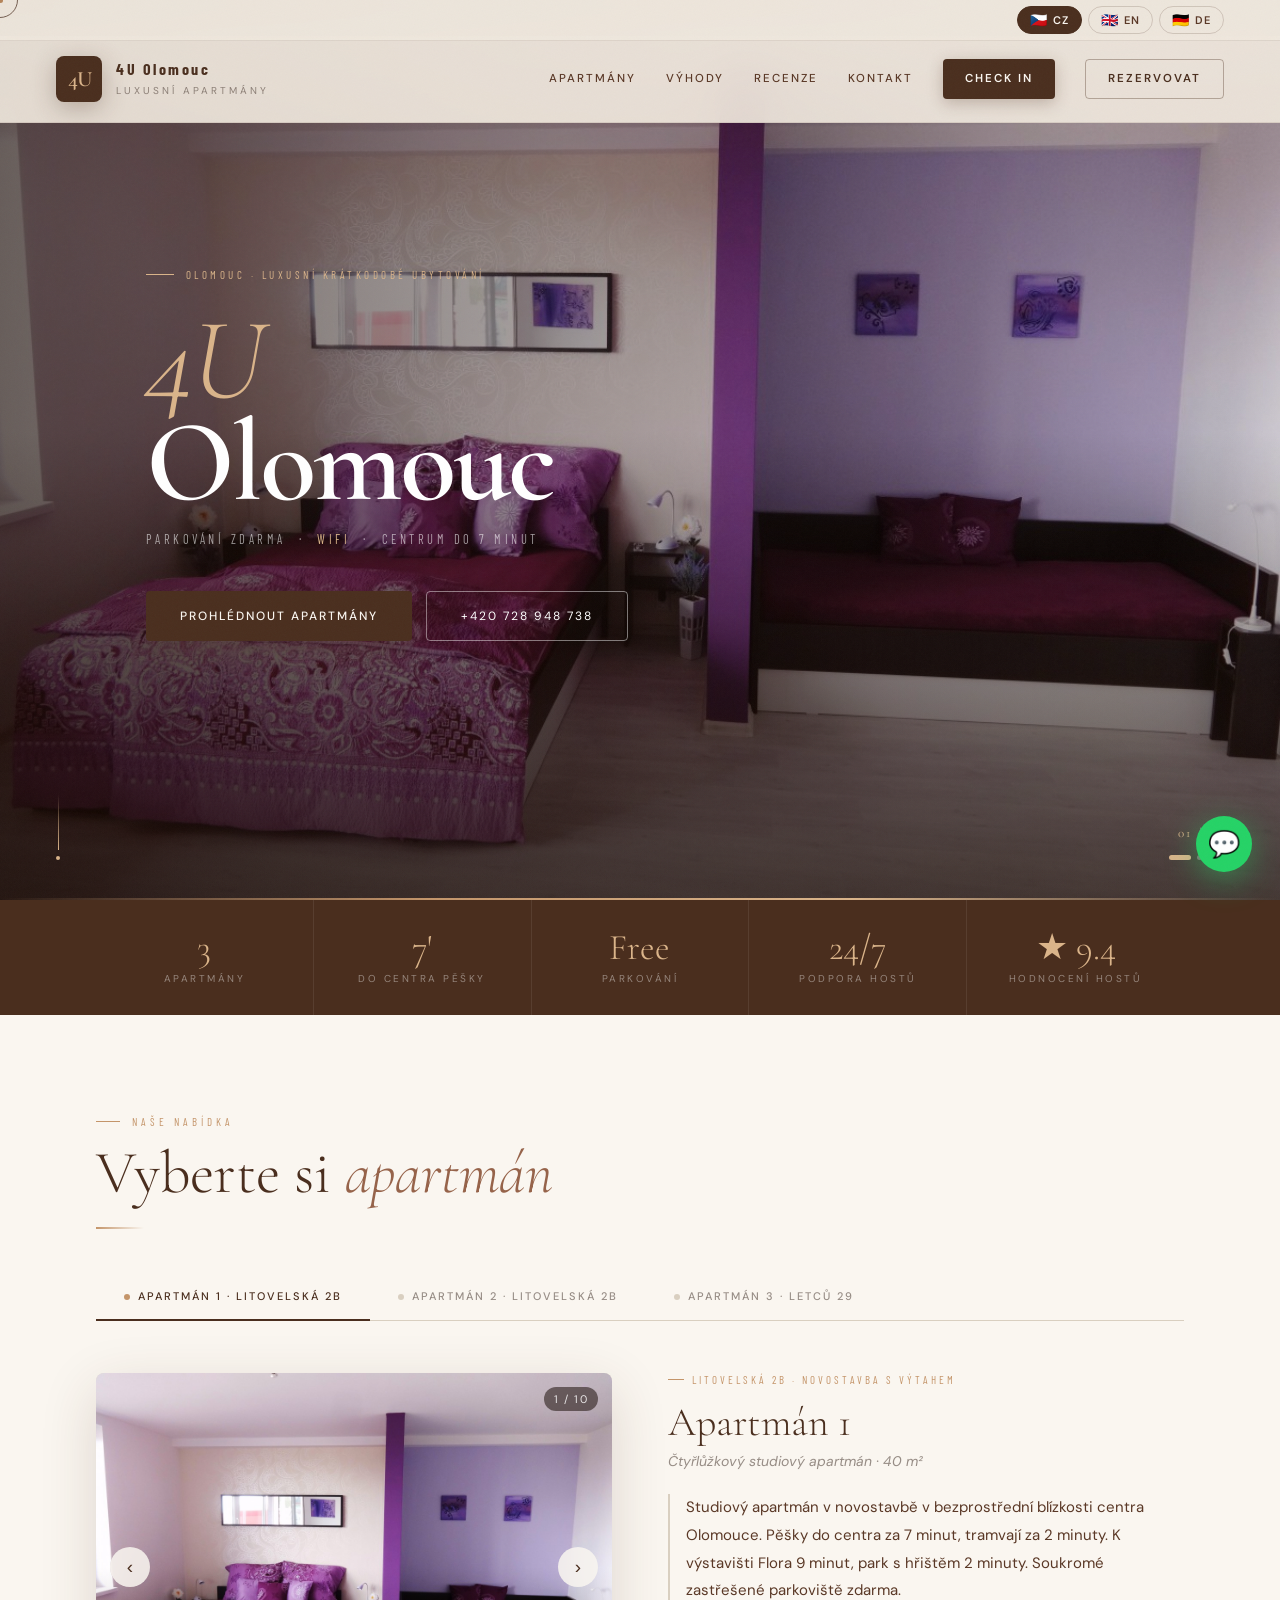
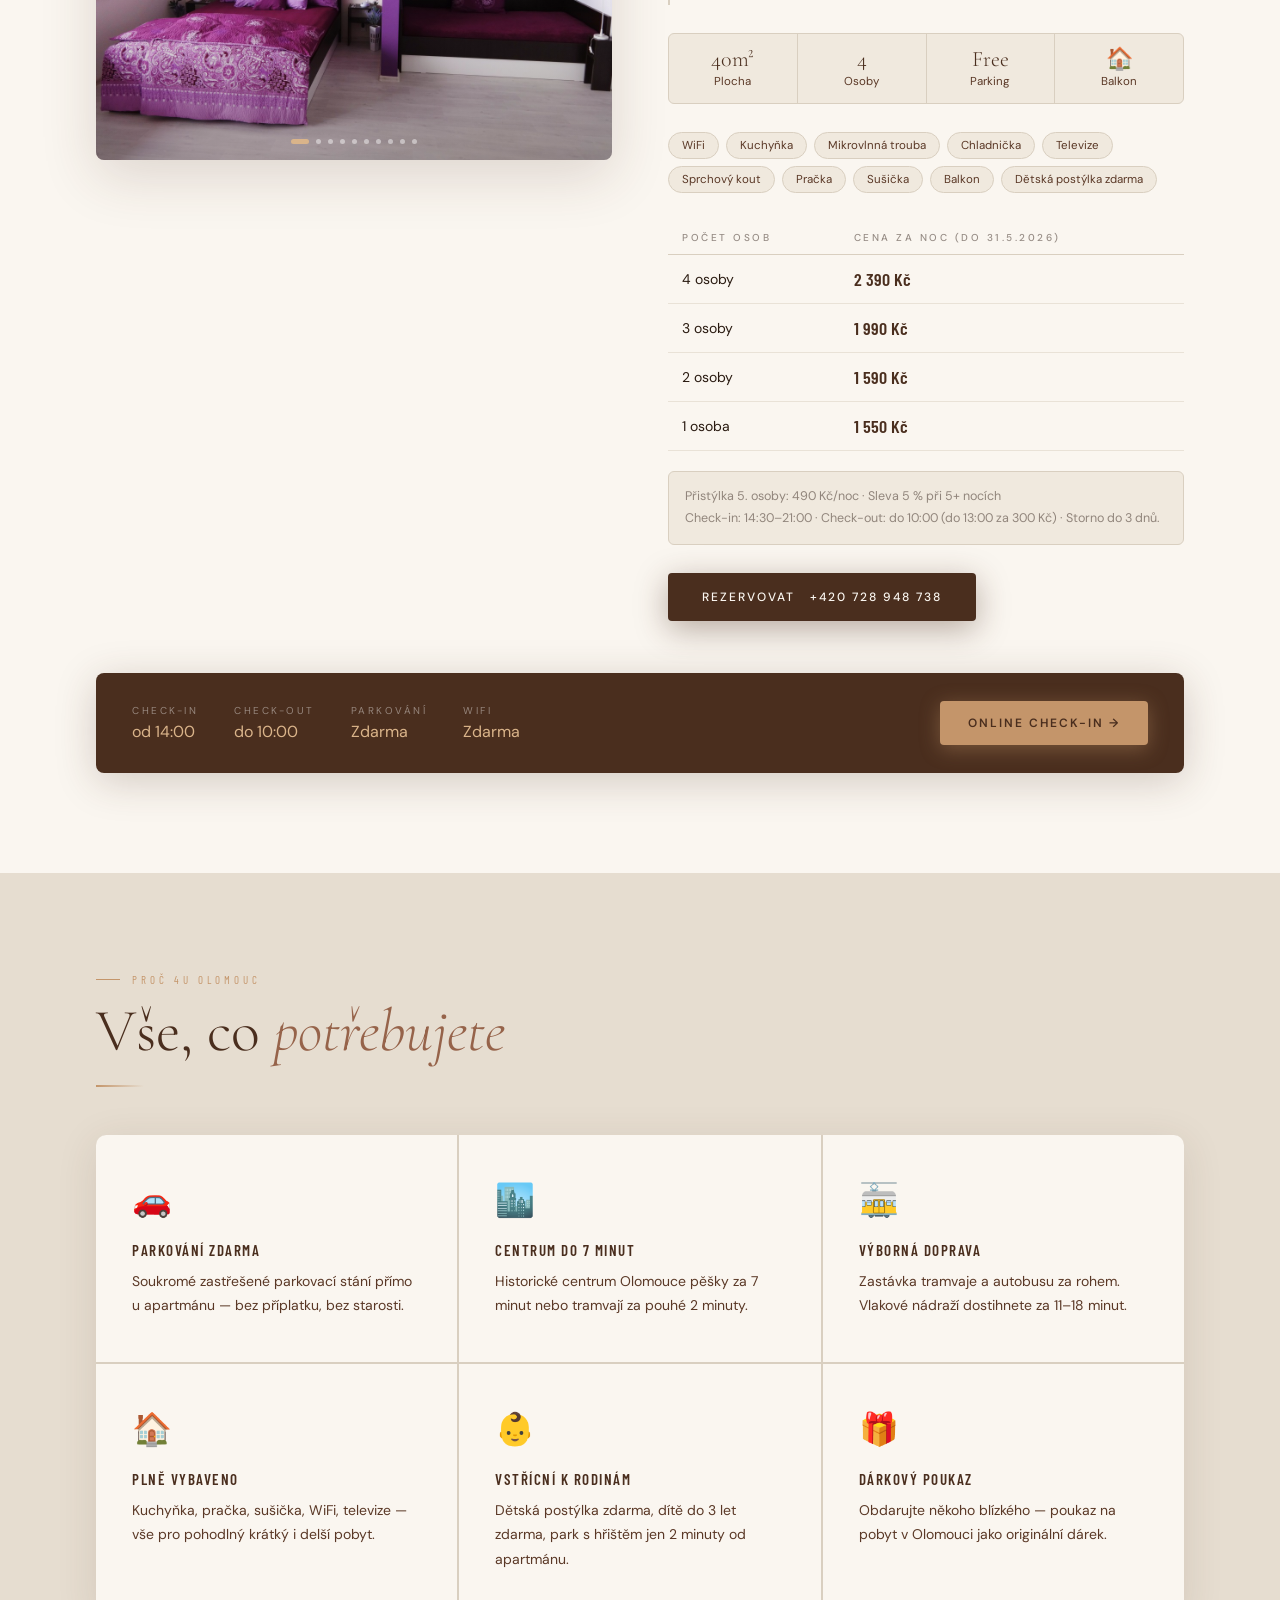
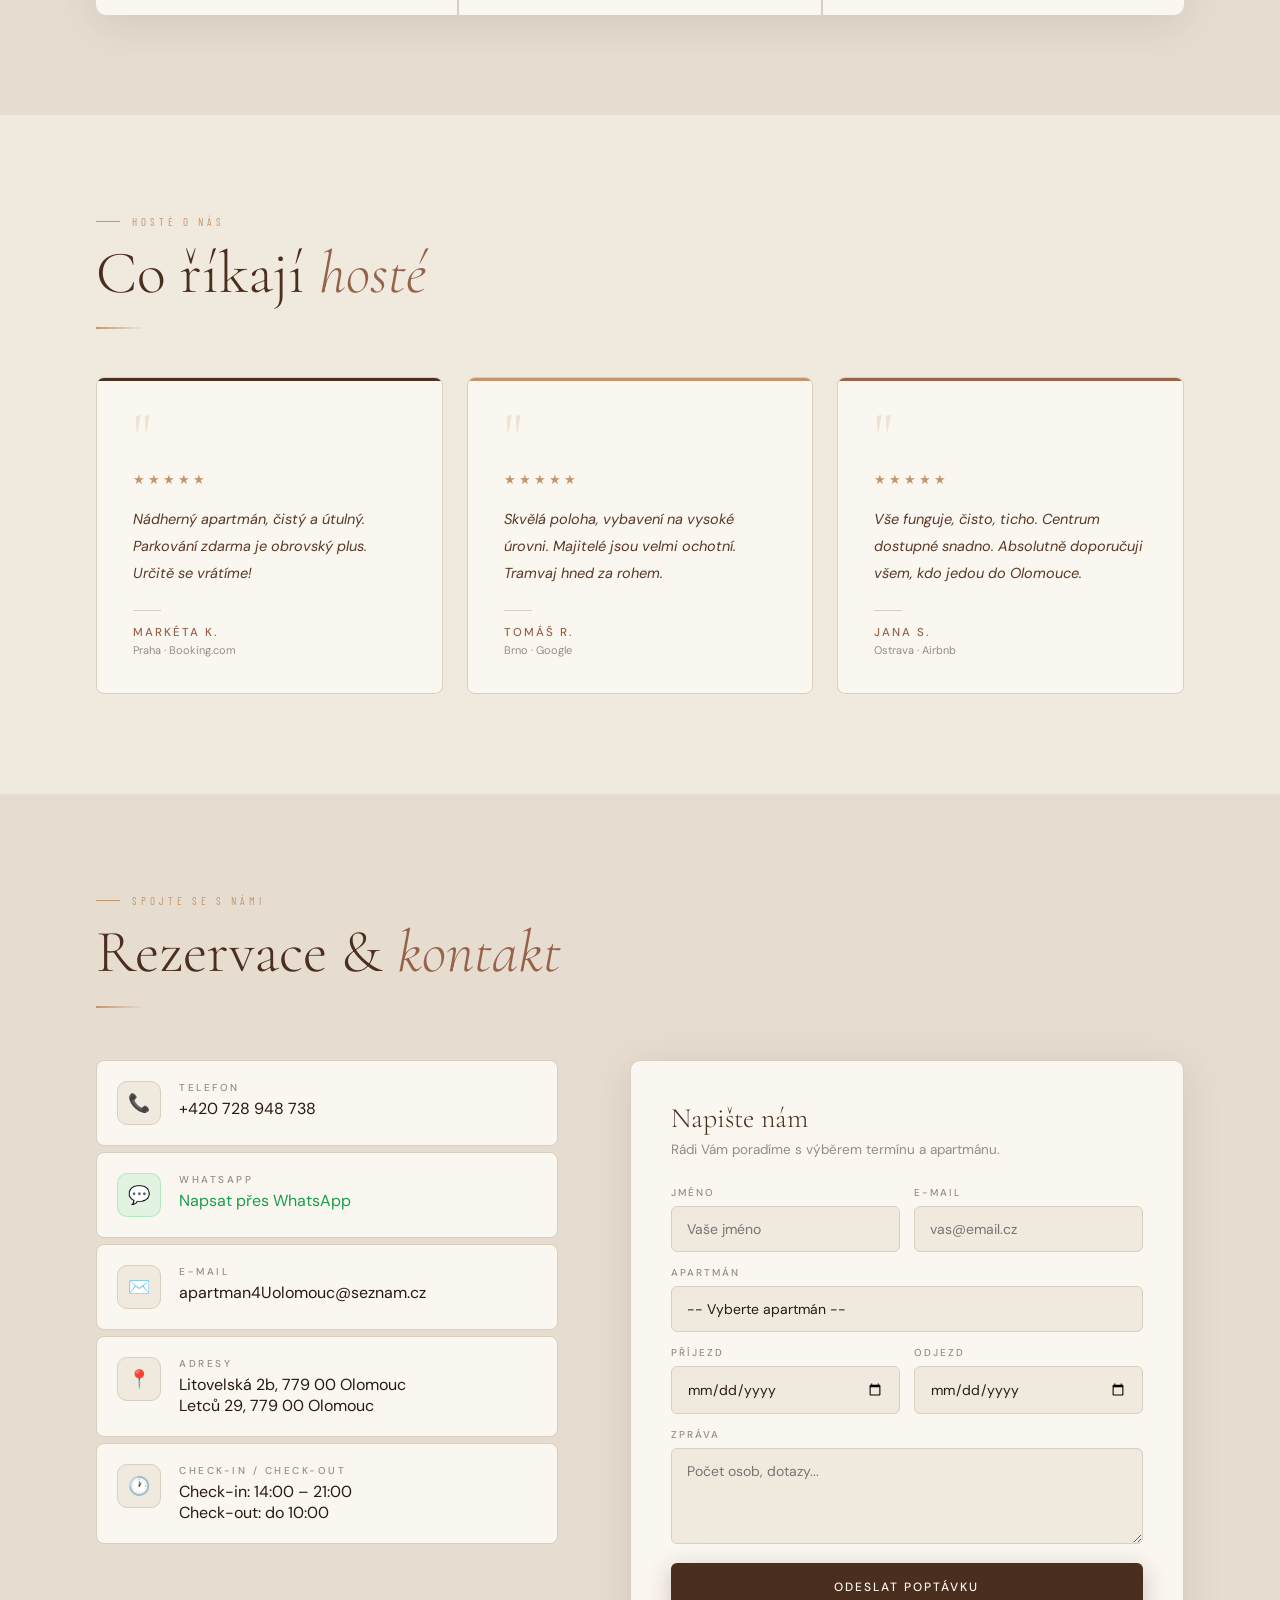
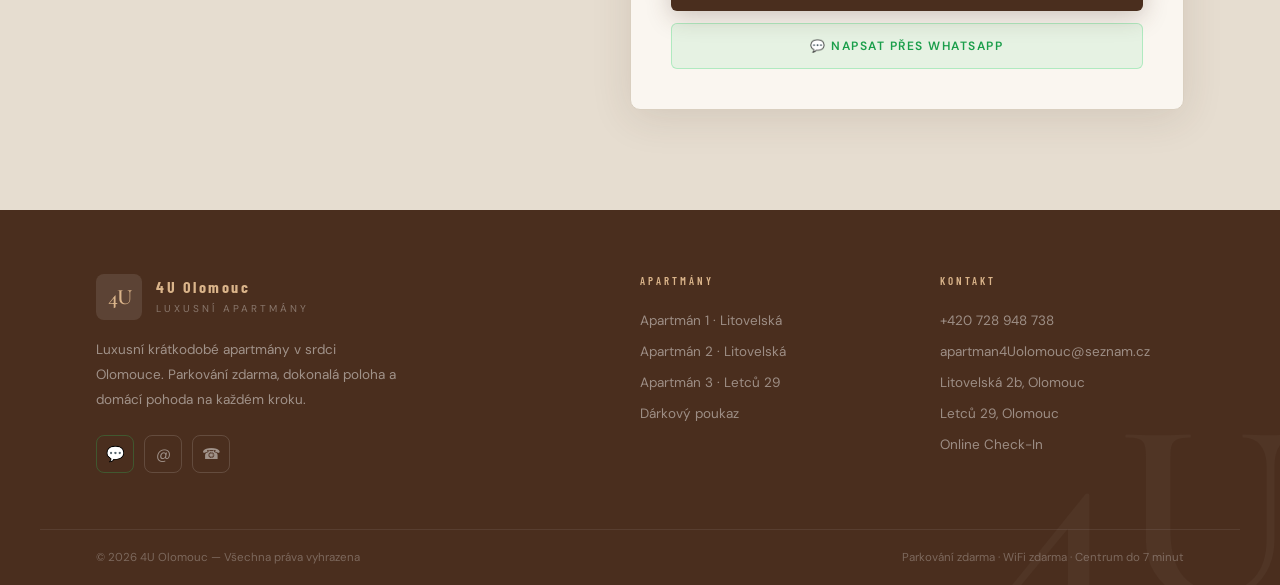
==== commit e433f73f: "Add files via upload" ====
--- a/index.html
+++ b/index.html
@@ -88,10 +88,10 @@
   transform:scale(1.06);
 }
 .hero-slide.active{opacity:1;transform:scale(1);}
-.hero-slide:nth-child(1){background-image:url('http://www.apartman-4u-olomouc.cz/userFiles/img/apartman01/1.jpg');}
-.hero-slide:nth-child(2){background-image:url('http://www.apartman-4u-olomouc.cz/userFiles/img/apartman02/1.jpg');}
-.hero-slide:nth-child(3){background-image:url('http://www.apartman-4u-olomouc.cz/userFiles/img/apartman03/4.jpg');}
-.hero-slide:nth-child(4){background-image:url('http://www.apartman-4u-olomouc.cz/userFiles/img/apartman03/2.jpg');}
+.hero-slide:nth-child(1){background-image:url('img/apartman01/1.jpg');}
+.hero-slide:nth-child(2){background-image:url('img/apartman02/1.jpg');}
+.hero-slide:nth-child(3){background-image:url('img/apartman03/4.jpg');}
+.hero-slide:nth-child(4){background-image:url('img/apartman03/2.jpg');}
 .hero-overlay{
   position:absolute;inset:0;
   background:linear-gradient(to right,rgba(22,8,2,.65) 0%,rgba(22,8,2,.3) 55%,rgba(22,8,2,.15) 100%),
@@ -427,11 +427,36 @@
   .form-row{grid-template-columns:1fr;}
   footer::before{display:none;}
 }
+
+/* ── LANG SWITCH ── */
+.lang-bar{
+  position:fixed;top:0;left:0;right:0;z-index:600;
+  display:flex;justify-content:flex-end;align-items:center;
+  padding:6px 56px;
+  background:rgba(240,233,222,.97);
+  backdrop-filter:blur(12px);
+  border-bottom:1px solid rgba(74,46,30,.1);
+  gap:6px;
+}
+.lang-bar + nav { top: 36px; }
+.lb{
+  display:inline-flex;align-items:center;gap:5px;
+  padding:4px 12px;border-radius:30px;
+  font-size:11px;letter-spacing:1px;font-weight:600;
+  border:1px solid rgba(74,46,30,.18);
+  color:var(--text-mid);background:transparent;
+  cursor:pointer;font-family:'DM Sans',sans-serif;
+  transition:all .2s;
+}
+.lb.active{background:var(--brown);color:var(--cream);border-color:var(--brown);}
+.lb:hover:not(.active){border-color:var(--accent);color:var(--brown);}
+.lb .flag{font-size:14px;}
+@media(max-width:900px){.lang-bar{padding:5px 16px;} nav{top:34px;}}
 </style>
 </head>
 <body>
 
-<a href="https://wa.me/420705009727" target="_blank" class="float-wa" title="WhatsApp">💬</a>
+<a href="https://wa.me/420728948738" target="_blank" class="float-wa" title="WhatsApp">💬</a>
 
 <!-- CUSTOM CURSOR -->
 <div id="cursor">
@@ -440,6 +465,11 @@
 </div>
 
 <!-- NAV -->
+<div class="lang-bar" id="langBar">
+  <button class="lb active" data-lang="cs" onclick="setLang('cs')"><span class="flag">🇨🇿</span> CZ</button>
+  <button class="lb" data-lang="en" onclick="setLang('en')"><span class="flag">🇬🇧</span> EN</button>
+  <button class="lb" data-lang="de" onclick="setLang('de')"><span class="flag">🇩🇪</span> DE</button>
+</div>
 <nav id="navbar">
   <a href="#" class="logo">
     <div class="logo-icon">4U</div>
@@ -449,12 +479,12 @@
     </div>
   </a>
   <ul class="nav-links" id="navLinks">
-    <li><a href="#apartmany">Apartmány</a></li>
-    <li><a href="#vyhody">Výhody</a></li>
-    <li><a href="#recenze">Recenze</a></li>
-    <li><a href="#kontakt">Kontakt</a></li>
-    <li><a href="http://www.apartman-4u-olomouc.cz/checkin.html" target="_blank" class="nav-cta">Check In</a></li>
-    <li><a href="tel:+420705009727" class="nav-cta nav-reserve">Rezervovat</a></li>
+    <li><a href="#apartmany" data-key="nav_apts">Apartmány</a></li>
+    <li><a href="#vyhody" data-key="nav_why">Výhody</a></li>
+    <li><a href="#recenze" data-key="nav_reviews">Recenze</a></li>
+    <li><a href="#kontakt" data-key="nav_contact">Kontakt</a></li>
+    <li><a href="https://www.apartman4uolomouc.cz/checkinolomouc.html" target="_blank" class="nav-cta" data-key="nav_checkin">Check In</a></li>
+    <li><a href="tel:+420728948738" class="nav-cta nav-reserve" data-key="nav_reserve">Rezervovat</a></li>
   </ul>
   <div class="hamburger" id="hamburger" onclick="toggleMenu()">
     <span></span><span></span><span></span>
@@ -472,12 +502,12 @@
   <div class="hero-overlay"></div>
   <div class="hero-line"></div>
   <div class="hero-content">
-    <div class="hero-kicker">Olomouc · Luxusní krátkodobé ubytování</div>
+    <div class="hero-kicker" data-key="hero_kicker">Olomouc · Luxusní krátkodobé ubytování</div>
     <h1 class="hero-title"><em>4U</em><strong>Olomouc</strong></h1>
-    <p class="hero-sub">Parkování zdarma &nbsp;·&nbsp; <b>WiFi</b> &nbsp;·&nbsp; Centrum do 7 minut</p>
+    <p class="hero-sub" data-key="hero_sub">Parkování zdarma &nbsp;·&nbsp; <b>WiFi</b> &nbsp;·&nbsp; Centrum do 7 minut</p>
     <div class="hero-actions">
-      <a href="#apartmany" class="btn-primary">Prohlédnout apartmány</a>
-      <a href="tel:+420705009727" class="btn-ghost">+420 705 009 727</a>
+      <a href="#apartmany" class="btn-primary" data-key="hero_btn1">Prohlédnout apartmány</a>
+      <a href="tel:+420728948738" class="btn-ghost" data-key="hero_btn2">+420 728 948 738</a>
     </div>
   </div>
   <div class="hero-ui">
@@ -504,8 +534,8 @@
 <!-- APARTMÁNY -->
 <section id="apartmany">
   <div class="container">
-    <div class="section-eyebrow reveal">Naše nabídka</div>
-    <h2 class="section-title reveal d1">Vyberte si <em>apartmán</em></h2>
+    <div class="section-eyebrow reveal" data-key="apts_eye">Naše nabídka</div>
+    <h2 class="section-title reveal d1" data-key="apts_title">Vyberte si <em>apartmán</em></h2>
     <div class="section-rule reveal d2"></div>
     <div class="apt-tabs reveal d2">
       <div class="apt-tab active" onclick="switchApt(0)"><span class="apt-tab-dot"></span>Apartmán 1 · Litovelská 2b</div>
@@ -517,16 +547,16 @@
     <div class="apt-panel active" id="apt0">
       <div class="reveal-left">
         <div class="gallery" id="gallery0">
-          <img src="http://www.apartman-4u-olomouc.cz/userFiles/img/apartman01/1.jpg" class="active" alt="">
-          <img src="http://www.apartman-4u-olomouc.cz/userFiles/img/apartman01/2.jpg" alt="">
-          <img src="http://www.apartman-4u-olomouc.cz/userFiles/img/apartman01/3.jpg" alt="">
-          <img src="http://www.apartman-4u-olomouc.cz/userFiles/img/apartman01/4.jpg" alt="">
-          <img src="http://www.apartman-4u-olomouc.cz/userFiles/img/apartman01/5.jpg" alt="">
-          <img src="http://www.apartman-4u-olomouc.cz/userFiles/img/apartman01/6.jpg" alt="">
-          <img src="http://www.apartman-4u-olomouc.cz/userFiles/img/apartman01/7.jpg" alt="">
-          <img src="http://www.apartman-4u-olomouc.cz/userFiles/img/apartman01/8.jpg" alt="">
-          <img src="http://www.apartman-4u-olomouc.cz/userFiles/img/apartman01/9.jpg" alt="">
-          <img src="http://www.apartman-4u-olomouc.cz/userFiles/img/apartman01/10.jpg" alt="">
+          <img src="img/apartman01/1.jpg" class="active" alt="">
+          <img src="img/apartman01/2.jpg" alt="">
+          <img src="img/apartman01/3.jpg" alt="">
+          <img src="img/apartman01/4.jpg" alt="">
+          <img src="img/apartman01/5.jpg" alt="">
+          <img src="img/apartman01/6.jpg" alt="">
+          <img src="img/apartman01/7.jpg" alt="">
+          <img src="img/apartman01/8.jpg" alt="">
+          <img src="img/apartman01/9.jpg" alt="">
+          <img src="img/apartman01/10.jpg" alt="">
           <button class="gallery-btn gallery-prev" onclick="galleryMove(0,-1)">‹</button>
           <button class="gallery-btn gallery-next" onclick="galleryMove(0,1)">›</button>
           <div class="gallery-controls" id="dots0"></div>
@@ -564,7 +594,7 @@
           Přistýlka 5. osoby: 490 Kč/noc · Sleva 5 % při 5+ nocích<br>
           Check-in: 14:30–21:00 · Check-out: do 10:00 (do 13:00 za 300 Kč) · Storno do 3 dnů.
         </div>
-        <a href="tel:+420705009727" class="btn-primary">Rezervovat &nbsp; +420 705 009 727</a>
+        <a href="tel:+420728948738" class="btn-primary">Rezervovat &nbsp; +420 728 948 738</a>
       </div>
     </div>
 
@@ -572,13 +602,13 @@
     <div class="apt-panel" id="apt1">
       <div class="reveal-left">
         <div class="gallery" id="gallery1">
-          <img src="http://www.apartman-4u-olomouc.cz/userFiles/img/apartman02/1.jpg" class="active" alt="">
-          <img src="http://www.apartman-4u-olomouc.cz/userFiles/img/apartman02/2.jpg" alt="">
-          <img src="http://www.apartman-4u-olomouc.cz/userFiles/img/apartman02/3.jpg" alt="">
-          <img src="http://www.apartman-4u-olomouc.cz/userFiles/img/apartman02/4.jpg" alt="">
-          <img src="http://www.apartman-4u-olomouc.cz/userFiles/img/apartman02/5.jpg" alt="">
-          <img src="http://www.apartman-4u-olomouc.cz/userFiles/img/apartman02/6.jpg" alt="">
-          <img src="http://www.apartman-4u-olomouc.cz/userFiles/img/apartman02/7.jpg" alt="">
+          <img src="img/apartman02/1.jpg" class="active" alt="">
+          <img src="img/apartman02/2.jpg" alt="">
+          <img src="img/apartman02/3.jpg" alt="">
+          <img src="img/apartman02/4.jpg" alt="">
+          <img src="img/apartman02/5.jpg" alt="">
+          <img src="img/apartman02/6.jpg" alt="">
+          <img src="img/apartman02/7.jpg" alt="">
           <button class="gallery-btn gallery-prev" onclick="galleryMove(1,-1)">‹</button>
           <button class="gallery-btn gallery-next" onclick="galleryMove(1,1)">›</button>
           <div class="gallery-controls" id="dots1"></div>
@@ -614,7 +644,7 @@
           Dítě do 3 let zdarma · Přistýlka 490 Kč (na dotaz)<br>
           Check-in: 14:00–21:00 · Check-out: do 10:00 (do 13:00 za 300 Kč)
         </div>
-        <a href="tel:+420705009727" class="btn-primary">Rezervovat &nbsp; +420 705 009 727</a>
+        <a href="tel:+420728948738" class="btn-primary">Rezervovat &nbsp; +420 728 948 738</a>
       </div>
     </div>
 
@@ -622,17 +652,17 @@
     <div class="apt-panel" id="apt2">
       <div class="reveal-left">
         <div class="gallery" id="gallery2">
-          <img src="http://www.apartman-4u-olomouc.cz/userFiles/img/apartman03/1.jpg" class="active" alt="">
-          <img src="http://www.apartman-4u-olomouc.cz/userFiles/img/apartman03/2.jpg" alt="">
-          <img src="http://www.apartman-4u-olomouc.cz/userFiles/img/apartman03/3.jpg" alt="">
-          <img src="http://www.apartman-4u-olomouc.cz/userFiles/img/apartman03/4.jpg" alt="">
-          <img src="http://www.apartman-4u-olomouc.cz/userFiles/img/apartman03/5.jpg" alt="">
-          <img src="http://www.apartman-4u-olomouc.cz/userFiles/img/apartman03/6.jpg" alt="">
-          <img src="http://www.apartman-4u-olomouc.cz/userFiles/img/apartman03/7.jpg" alt="">
-          <img src="http://www.apartman-4u-olomouc.cz/userFiles/img/apartman03/8.jpg" alt="">
-          <img src="http://www.apartman-4u-olomouc.cz/userFiles/img/apartman03/9.jpg" alt="">
-          <img src="http://www.apartman-4u-olomouc.cz/userFiles/img/apartman03/10.jpg" alt="">
-          <img src="http://www.apartman-4u-olomouc.cz/userFiles/img/apartman03/11.jpg" alt="">
+          <img src="img/apartman03/1.jpg" class="active" alt="">
+          <img src="img/apartman03/2.jpg" alt="">
+          <img src="img/apartman03/3.jpg" alt="">
+          <img src="img/apartman03/4.jpg" alt="">
+          <img src="img/apartman03/5.jpg" alt="">
+          <img src="img/apartman03/6.jpg" alt="">
+          <img src="img/apartman03/7.jpg" alt="">
+          <img src="img/apartman03/8.jpg" alt="">
+          <img src="img/apartman03/9.jpg" alt="">
+          <img src="img/apartman03/10.jpg" alt="">
+          <img src="img/apartman03/11.jpg" alt="">
           <button class="gallery-btn gallery-prev" onclick="galleryMove(2,-1)">‹</button>
           <button class="gallery-btn gallery-next" onclick="galleryMove(2,1)">›</button>
           <div class="gallery-controls" id="dots2"></div>
@@ -668,7 +698,7 @@
           Min. 2 noci · Sleva 5 % při 4+ nocích · Mazlíček 280 Kč/pobyt<br>
           Check-in: 14:00–21:00 · Check-out: do 10:00 (do 13:00 za 200 Kč) · Dítě do 3 let zdarma.
         </div>
-        <a href="tel:+420705009727" class="btn-primary">Rezervovat &nbsp; +420 705 009 727</a>
+        <a href="tel:+420728948738" class="btn-primary">Rezervovat &nbsp; +420 728 948 738</a>
       </div>
     </div>
 
@@ -679,7 +709,7 @@
         <div class="checkin-item"><label>Parkování</label><span>Zdarma</span></div>
         <div class="checkin-item"><label>WiFi</label><span>Zdarma</span></div>
       </div>
-      <a href="http://www.apartman-4u-olomouc.cz/checkin.html" target="_blank" class="btn-checkin">Online Check-In →</a>
+      <a href="https://www.apartman4uolomouc.cz/checkinolomouc.html" target="_blank" class="btn-checkin" data-key="checkin_btn">Online Check-In →</a>
     </div>
   </div>
 </section>
@@ -687,8 +717,8 @@
 <!-- VÝHODY -->
 <section id="vyhody">
   <div class="container">
-    <div class="section-eyebrow reveal">Proč 4U Olomouc</div>
-    <h2 class="section-title reveal d1">Vše, co <em>potřebujete</em></h2>
+    <div class="section-eyebrow reveal" data-key="why_eye">Proč 4U Olomouc</div>
+    <h2 class="section-title reveal d1" data-key="why_title">Vše, co <em>potřebujete</em></h2>
     <div class="section-rule reveal d2"></div>
     <div class="features-grid">
       <div class="feature reveal d1"><span class="feature-icon">🚗</span><div class="feature-title">Parkování zdarma</div><p class="feature-text">Soukromé zastřešené parkovací stání přímo u apartmánu — bez příplatku, bez starosti.</p></div>
@@ -704,8 +734,8 @@
 <!-- RECENZE -->
 <section id="recenze">
   <div class="container">
-    <div class="section-eyebrow reveal">Hosté o nás</div>
-    <h2 class="section-title reveal d1">Co říkají <em>hosté</em></h2>
+    <div class="section-eyebrow reveal" data-key="rev_eye">Hosté o nás</div>
+    <h2 class="section-title reveal d1" data-key="rev_title">Co říkají <em>hosté</em></h2>
     <div class="section-rule reveal d2"></div>
     <div class="reviews-grid">
       <div class="review reveal d1">
@@ -742,18 +772,18 @@
 <!-- KONTAKT -->
 <section id="kontakt">
   <div class="container">
-    <div class="section-eyebrow reveal">Spojte se s námi</div>
-    <h2 class="section-title reveal d1">Rezervace & <em>kontakt</em></h2>
+    <div class="section-eyebrow reveal" data-key="con_eye">Spojte se s námi</div>
+    <h2 class="section-title reveal d1" data-key="con_title">Rezervace & <em>kontakt</em></h2>
     <div class="section-rule reveal d2"></div>
     <div class="contact-grid">
       <div class="contact-items reveal-left">
         <div class="contact-card">
           <div class="contact-icon">📞</div>
-          <div class="contact-detail"><h4>Telefon</h4><a href="tel:+420705009727">+420 705 009 727</a></div>
+          <div class="contact-detail"><h4>Telefon</h4><a href="tel:+420728948738">+420 728 948 738</a></div>
         </div>
         <div class="contact-card">
           <div class="contact-icon" style="background:rgba(37,211,102,.1);border-color:rgba(37,211,102,.25);">💬</div>
-          <div class="contact-detail"><h4>WhatsApp</h4><a href="https://wa.me/420705009727" target="_blank" style="color:#1a9e4a;">Napsat přes WhatsApp</a></div>
+          <div class="contact-detail"><h4>WhatsApp</h4><a href="https://wa.me/420728948738" target="_blank" style="color:#1a9e4a;">Napsat přes WhatsApp</a></div>
         </div>
         <div class="contact-card">
           <div class="contact-icon">✉️</div>
@@ -790,7 +820,7 @@
         </div>
         <div class="form-group"><label>Zpráva</label><textarea id="f-msg" placeholder="Počet osob, dotazy..."></textarea></div>
         <button class="form-submit" onclick="submitForm()">Odeslat poptávku</button>
-        <a href="https://wa.me/420705009727" target="_blank" class="btn-whatsapp">💬 Napsat přes WhatsApp</a>
+        <a href="https://wa.me/420728948738" target="_blank" class="btn-whatsapp">💬 Napsat přes WhatsApp</a>
         <div class="form-success" id="form-success">✅ Zpráva odeslána! Ozveme se Vám co nejdříve.</div>
       </div>
     </div>
@@ -805,11 +835,11 @@
         <div class="logo-icon">4U</div>
         <div class="logo-text"><strong>4U Olomouc</strong><span>Luxusní Apartmány</span></div>
       </div>
-      <p class="footer-desc">Luxusní krátkodobé apartmány v srdci Olomouce. Parkování zdarma, dokonalá poloha a domácí pohoda na každém kroku.</p>
+      <p class="footer-desc" data-key="footer_desc">Luxusní krátkodobé apartmány v srdci Olomouce. Parkování zdarma, dokonalá poloha a domácí pohoda na každém kroku.</p>
       <div class="footer-social">
-        <a href="https://wa.me/420705009727" target="_blank" class="footer-soc" style="color:#25d366;border-color:rgba(37,211,102,.25);">💬</a>
+        <a href="https://wa.me/420728948738" target="_blank" class="footer-soc" style="color:#25d366;border-color:rgba(37,211,102,.25);">💬</a>
         <a href="mailto:apartman4Uolomouc@seznam.cz" class="footer-soc">@</a>
-        <a href="tel:+420705009727" class="footer-soc">☎</a>
+        <a href="tel:+420728948738" class="footer-soc">☎</a>
       </div>
     </div>
     <div class="footer-col">
@@ -824,11 +854,11 @@
     <div class="footer-col">
       <h5>Kontakt</h5>
       <ul>
-        <li><a href="tel:+420705009727">+420 705 009 727</a></li>
+        <li><a href="tel:+420728948738">+420 728 948 738</a></li>
         <li><a href="mailto:apartman4Uolomouc@seznam.cz">apartman4Uolomouc@seznam.cz</a></li>
         <li><a href="#">Litovelská 2b, Olomouc</a></li>
         <li><a href="#">Letců 29, Olomouc</a></li>
-        <li><a href="http://www.apartman-4u-olomouc.cz/checkin.html" target="_blank">Online Check-In</a></li>
+        <li><a href="https://www.apartman4uolomouc.cz/checkinolomouc.html" target="_blank">Online Check-In</a></li>
       </ul>
     </div>
   </div>
@@ -981,6 +1011,141 @@
   document.addEventListener('touchstart', () => cursor.style.display='none', {once:true});
 })();
 
+
+/* ══ LANGUAGE SWITCHER ══ */
+const TRANSLATIONS = {
+  cs: {
+    nav_apts:    'Apartmány',
+    nav_why:     'Výhody',
+    nav_reviews: 'Recenze',
+    nav_contact: 'Kontakt',
+    nav_checkin: 'Check In',
+    nav_reserve: 'Rezervovat',
+    hero_kicker: 'Olomouc · Luxusní krátkodobé ubytování',
+    hero_sub:    'Parkování zdarma · WiFi · Centrum do 7 minut',
+    hero_btn1:   'Prohlédnout apartmány',
+    hero_btn2:   '+420 728 948 738',
+    apts_eye:    'Naše nabídka',
+    apts_title:  'Vyberte si <em>apartmán</em>',
+    tab0: 'Apartmán 1 · Litovelská 2b',
+    tab1: 'Apartmán 2 · Litovelská 2b',
+    tab2: 'Apartmán 3 · Letců 29',
+    why_eye:     'Proč 4U Olomouc',
+    why_title:   'Vše, co <em>potřebujete</em>',
+    rev_eye:     'Hosté o nás',
+    rev_title:   'Co říkají <em>hosté</em>',
+    con_eye:     'Spojte se s námi',
+    con_title:   'Rezervace & <em>kontakt</em>',
+    checkin_btn: 'Online Check-In →',
+    footer_desc: 'Luxusní krátkodobé apartmány v srdci Olomouce. Parkování zdarma, dokonalá poloha a domácí pohoda na každém kroku.',
+    stat0: 'Apartmány', stat1: 'Do centra pěšky', stat2: 'Parkování', stat3: 'Podpora hostů', stat4: 'Hodnocení hostů',
+  },
+  en: {
+    nav_apts:    'Apartments',
+    nav_why:     'Amenities',
+    nav_reviews: 'Reviews',
+    nav_contact: 'Contact',
+    nav_checkin: 'Check In',
+    nav_reserve: 'Book Now',
+    hero_kicker: 'Olomouc · Luxury short-stay apartments',
+    hero_sub:    'Free parking · WiFi · City centre in 7 min',
+    hero_btn1:   'View apartments',
+    hero_btn2:   '+420 728 948 738',
+    apts_eye:    'Our offer',
+    apts_title:  'Choose your <em>apartment</em>',
+    tab0: 'Apartment 1 · Litovelská 2b',
+    tab1: 'Apartment 2 · Litovelská 2b',
+    tab2: 'Apartment 3 · Letců 29',
+    why_eye:     'Why 4U Olomouc',
+    why_title:   'Everything you <em>need</em>',
+    rev_eye:     'Our guests',
+    rev_title:   'What guests <em>say</em>',
+    con_eye:     'Get in touch',
+    con_title:   'Booking & <em>contact</em>',
+    checkin_btn: 'Online Check-In →',
+    footer_desc: 'Luxury short-stay apartments in the heart of Olomouc. Free parking, perfect location and home comfort at every step.',
+    stat0: 'Apartments', stat1: 'Walk to centre', stat2: 'Parking', stat3: 'Guest support', stat4: 'Guest rating',
+  },
+  de: {
+    nav_apts:    'Apartments',
+    nav_why:     'Ausstattung',
+    nav_reviews: 'Bewertungen',
+    nav_contact: 'Kontakt',
+    nav_checkin: 'Check In',
+    nav_reserve: 'Buchen',
+    hero_kicker: 'Olomouc · Luxus-Kurzzeitapartments',
+    hero_sub:    'Kostenloses Parken · WLAN · Zentrum in 7 Min.',
+    hero_btn1:   'Apartments ansehen',
+    hero_btn2:   '+420 728 948 738',
+    apts_eye:    'Unser Angebot',
+    apts_title:  'Wählen Sie Ihr <em>Apartment</em>',
+    tab0: 'Apartment 1 · Litovelská 2b',
+    tab1: 'Apartment 2 · Litovelská 2b',
+    tab2: 'Apartment 3 · Letců 29',
+    why_eye:     'Warum 4U Olomouc',
+    why_title:   'Alles, was Sie <em>brauchen</em>',
+    rev_eye:     'Unsere Gäste',
+    rev_title:   'Was Gäste <em>sagen</em>',
+    con_eye:     'Kontaktieren Sie uns',
+    con_title:   'Buchung & <em>Kontakt</em>',
+    checkin_btn: 'Online Check-In →',
+    footer_desc: 'Luxus-Kurzzeitapartments im Herzen von Olomouc. Kostenloses Parken, perfekte Lage und Wohnkomfort auf Schritt und Tritt.',
+    stat0: 'Apartments', stat1: 'Zu Fuß ins Zentrum', stat2: 'Parken', stat3: 'Gästebetreuung', stat4: 'Gästebewertung',
+  }
+};
+
+function setLang(lang) {
+  const t = TRANSLATIONS[lang];
+  if (!t) return;
+
+  // lang buttons
+  document.querySelectorAll('.lb').forEach(b => b.classList.toggle('active', b.dataset.lang === lang));
+
+  // nav links (by data-key)
+  const setTxt = (sel, html) => { const el = document.querySelector(sel); if(el) el.innerHTML = html; };
+  setTxt('[data-key="nav_apts"]',    t.nav_apts);
+  setTxt('[data-key="nav_why"]',     t.nav_why);
+  setTxt('[data-key="nav_reviews"]', t.nav_reviews);
+  setTxt('[data-key="nav_contact"]', t.nav_contact);
+  setTxt('[data-key="nav_checkin"]', t.nav_checkin);
+  setTxt('[data-key="nav_reserve"]', t.nav_reserve);
+
+  // hero
+  setTxt('[data-key="hero_kicker"]', t.hero_kicker);
+  setTxt('[data-key="hero_sub"]',    t.hero_sub);
+  setTxt('[data-key="hero_btn1"]',   t.hero_btn1);
+  setTxt('[data-key="hero_btn2"]',   t.hero_btn2);
+
+  // section headings
+  setTxt('[data-key="apts_eye"]',   t.apts_eye);
+  setTxt('[data-key="apts_title"]', t.apts_title);
+  setTxt('[data-key="why_eye"]',    t.why_eye);
+  setTxt('[data-key="why_title"]',  t.why_title);
+  setTxt('[data-key="rev_eye"]',    t.rev_eye);
+  setTxt('[data-key="rev_title"]',  t.rev_title);
+  setTxt('[data-key="con_eye"]',    t.con_eye);
+  setTxt('[data-key="con_title"]',  t.con_title);
+  setTxt('[data-key="checkin_btn"]',t.checkin_btn);
+  setTxt('[data-key="footer_desc"]',t.footer_desc);
+
+  // tabs
+  document.querySelectorAll('.apt-tab').forEach((tab, i) => {
+    const dot = tab.querySelector('.apt-tab-dot');
+    tab.innerHTML = '';
+    if(dot) tab.appendChild(dot.cloneNode());
+    tab.appendChild(document.createTextNode(t['tab'+i]));
+    tab.onclick = () => switchApt(i);
+  });
+
+  // stats labels
+  document.querySelectorAll('.stat-label').forEach((el, i) => {
+    if(t['stat'+i]) el.textContent = t['stat'+i];
+  });
+
+  // html lang attr
+  document.documentElement.lang = lang;
+}
+
 /* INIT */
 initDots();
 galleries.forEach((_,i)=>updateCount(i));
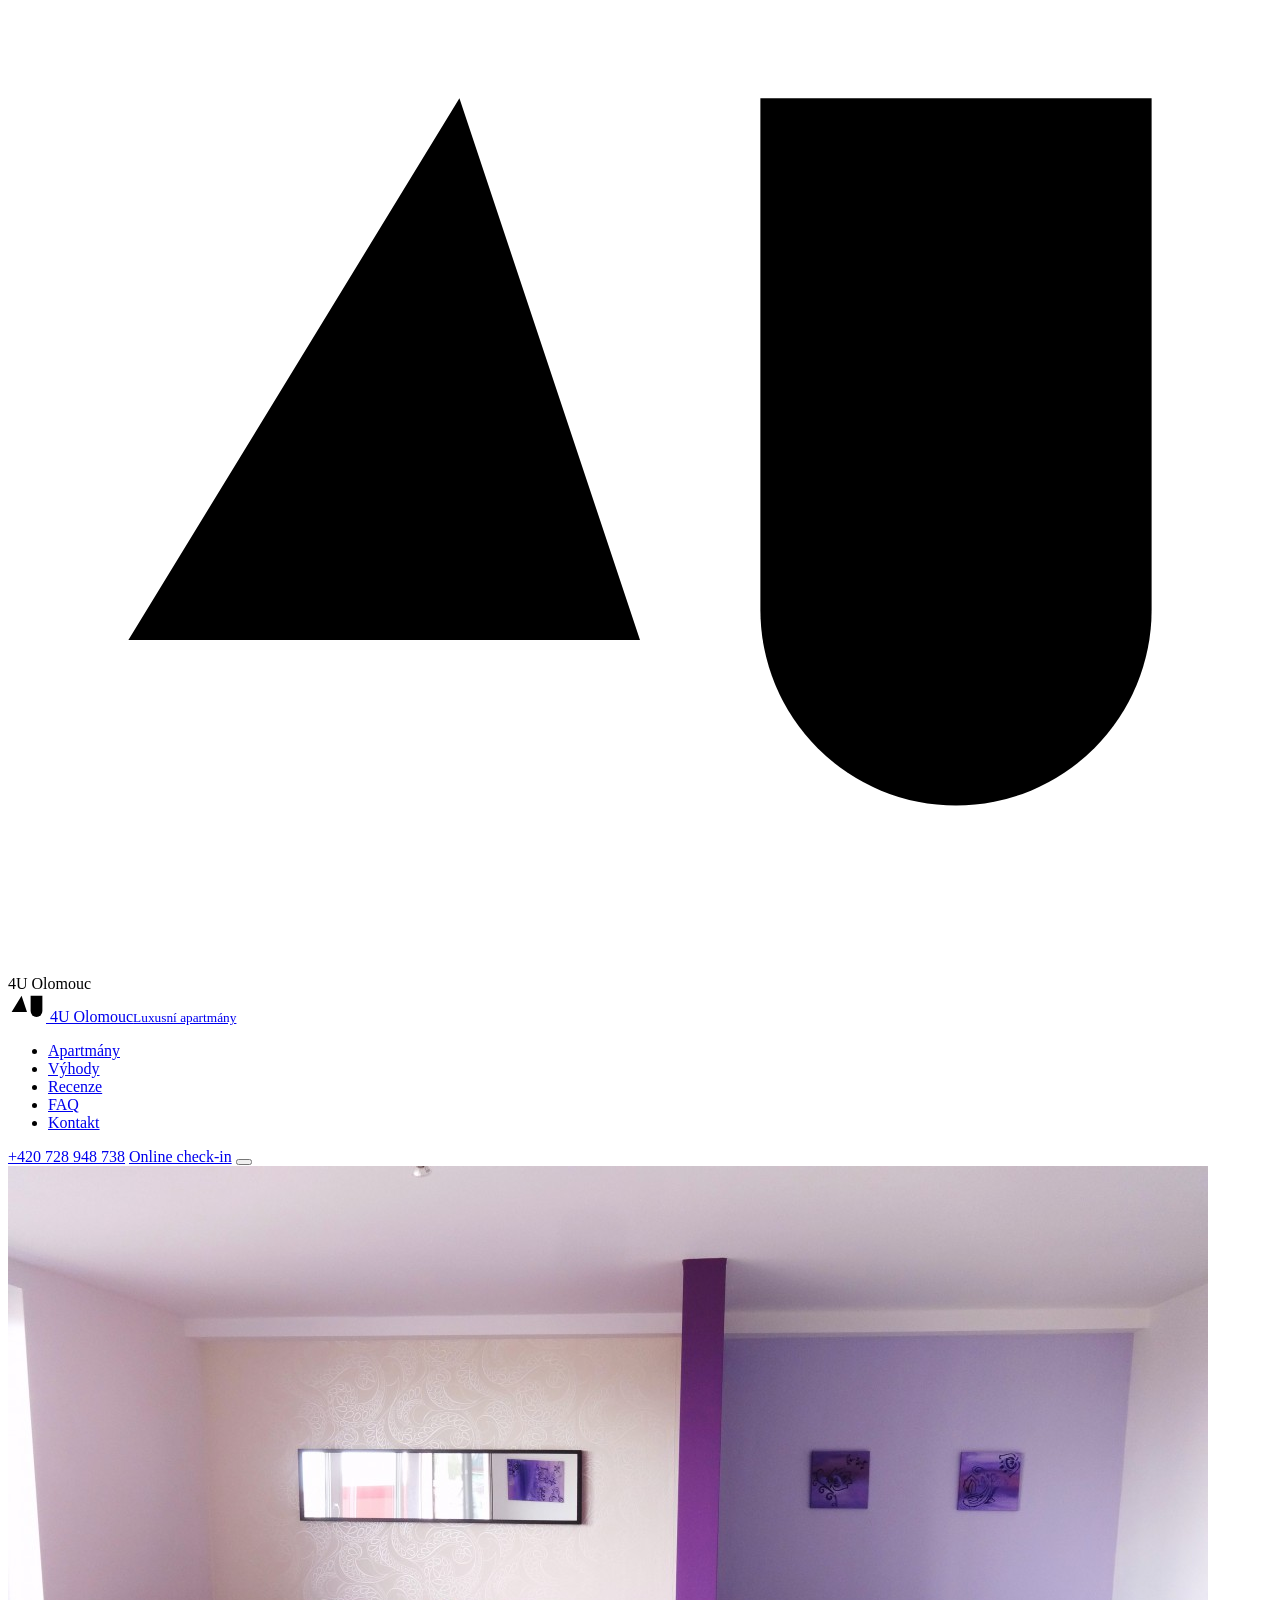
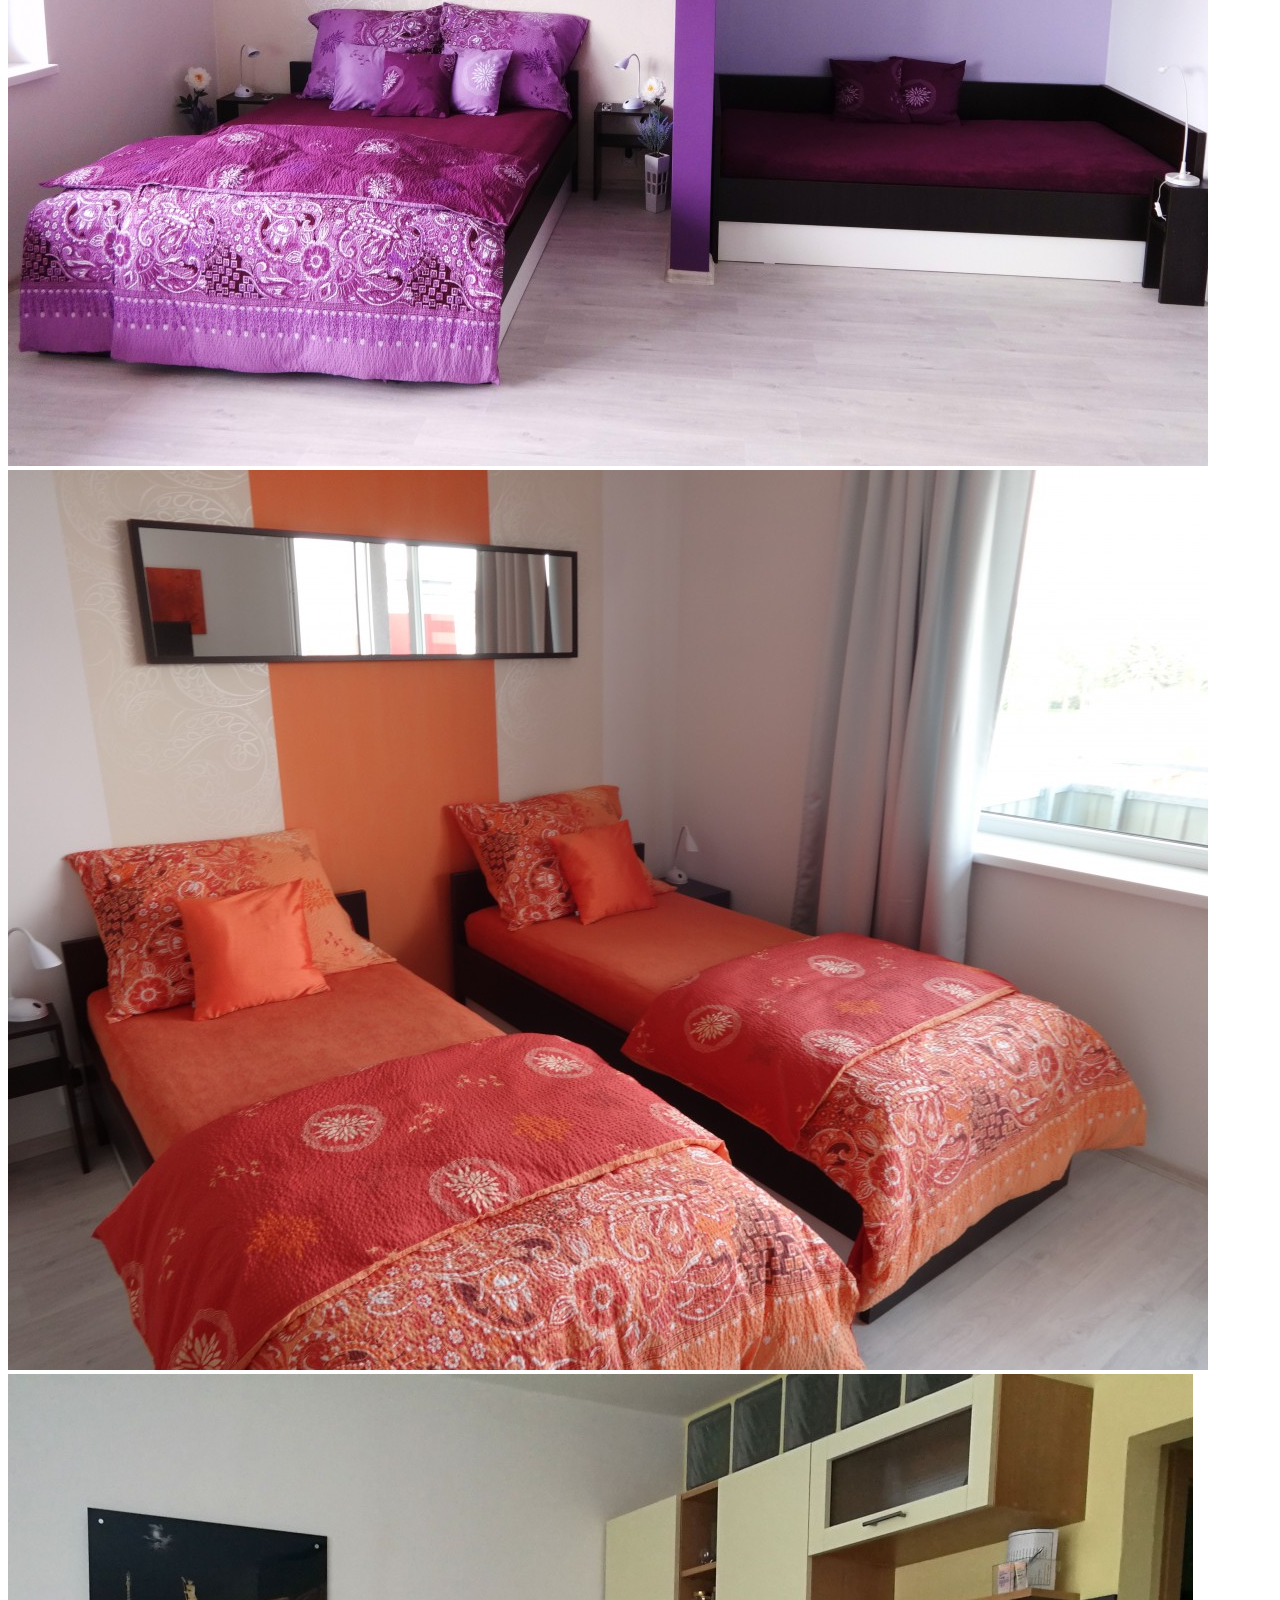
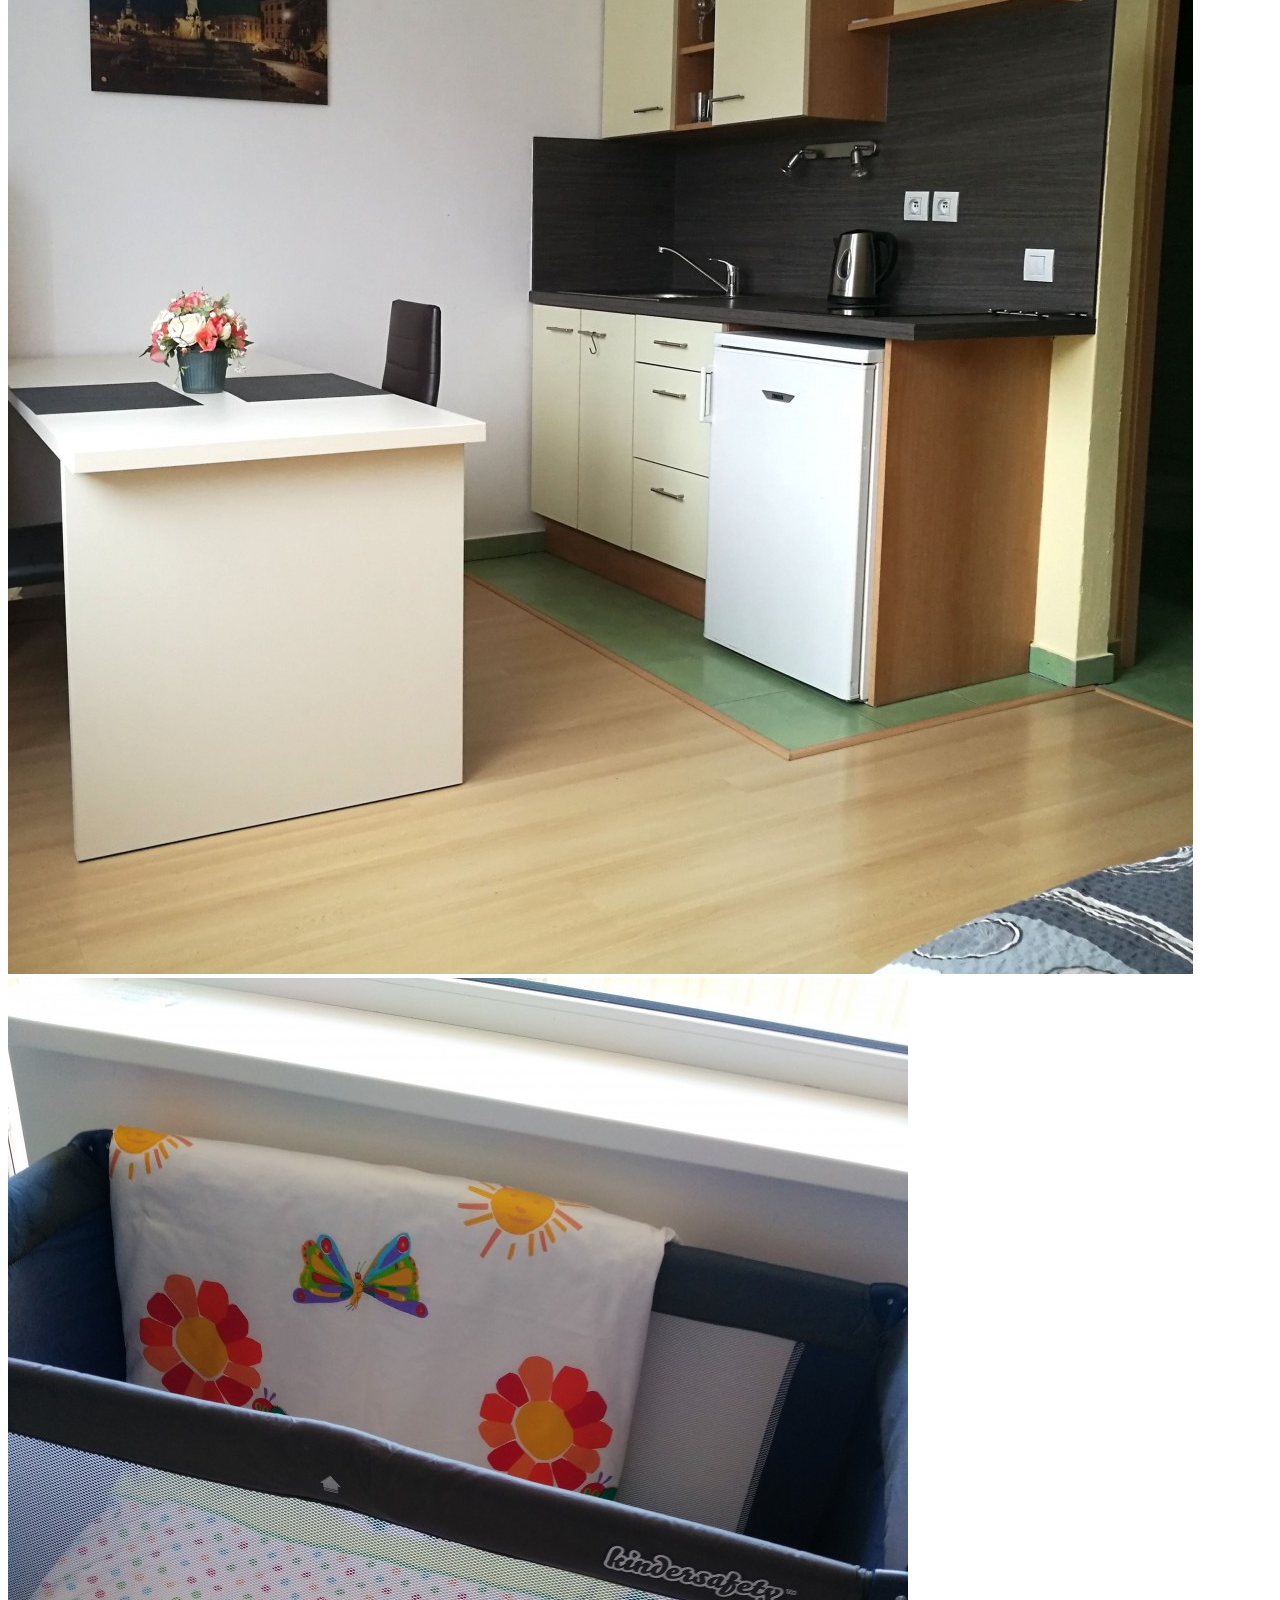
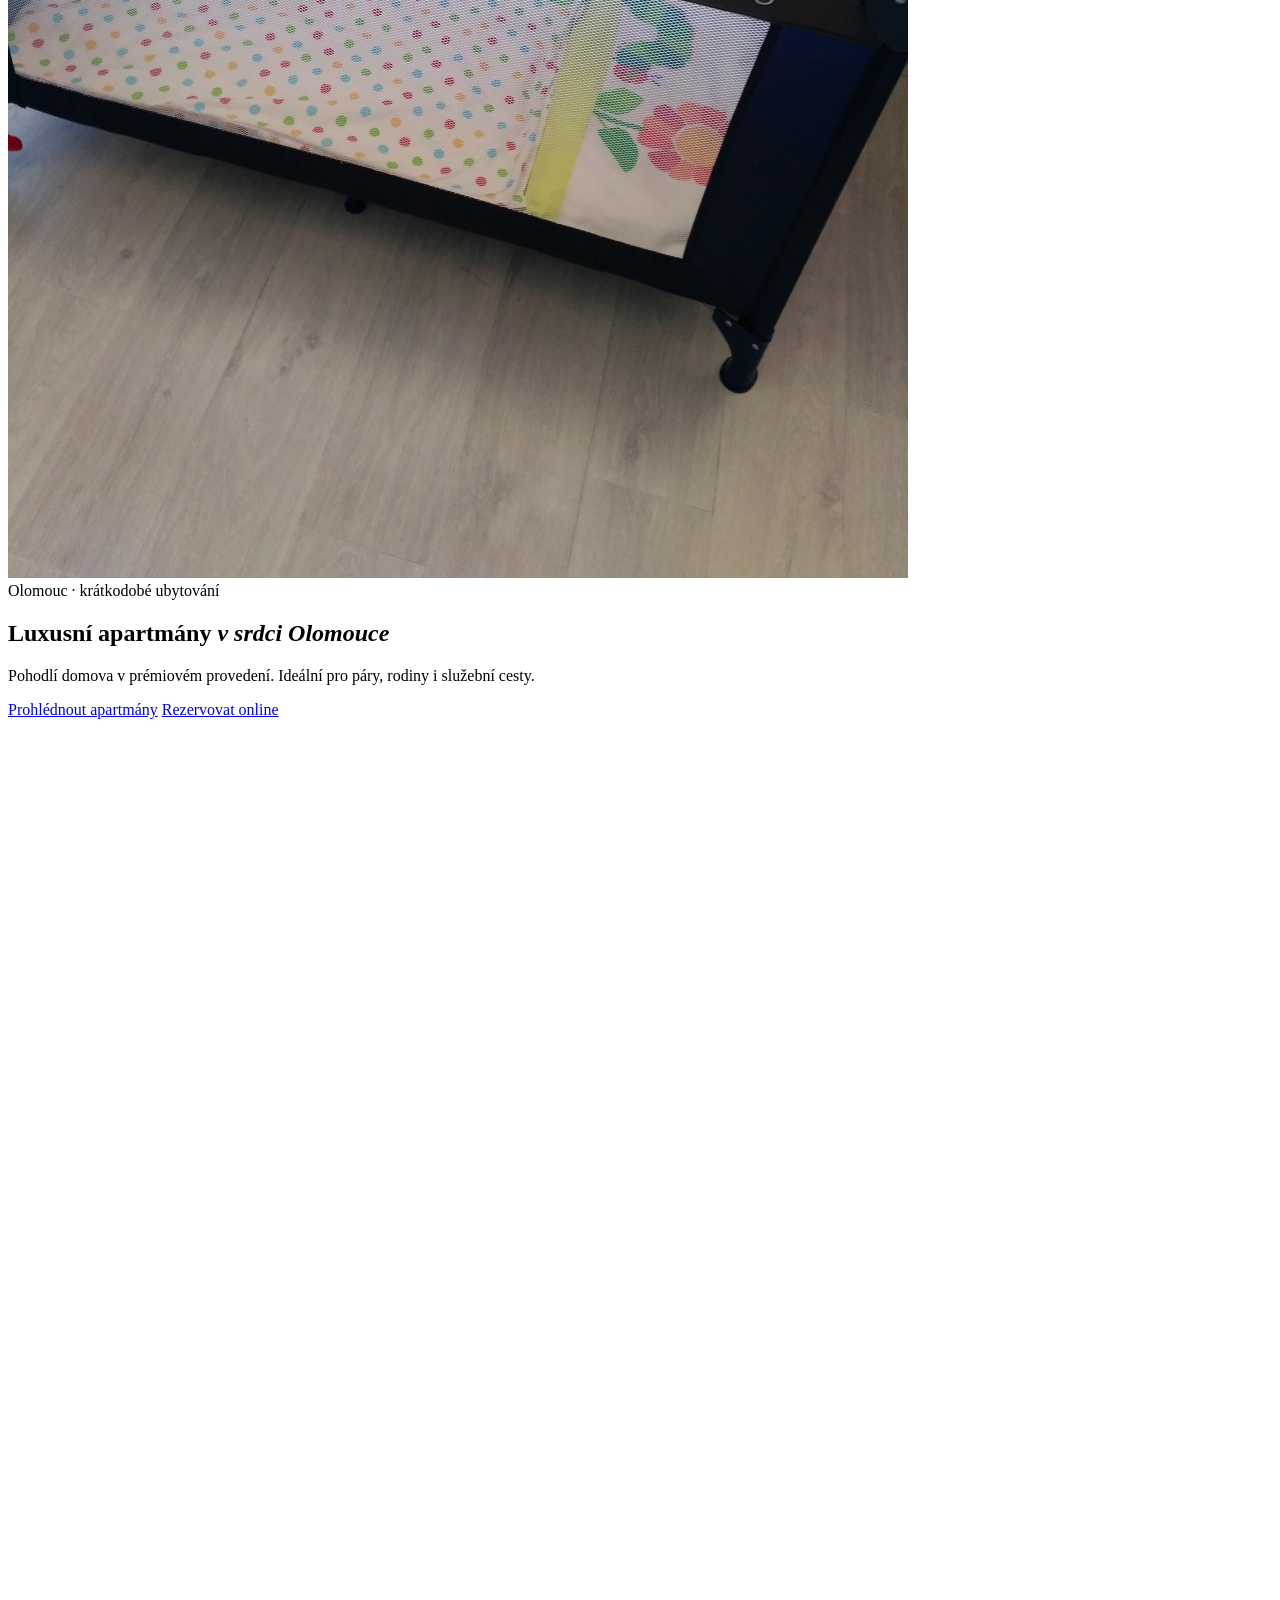
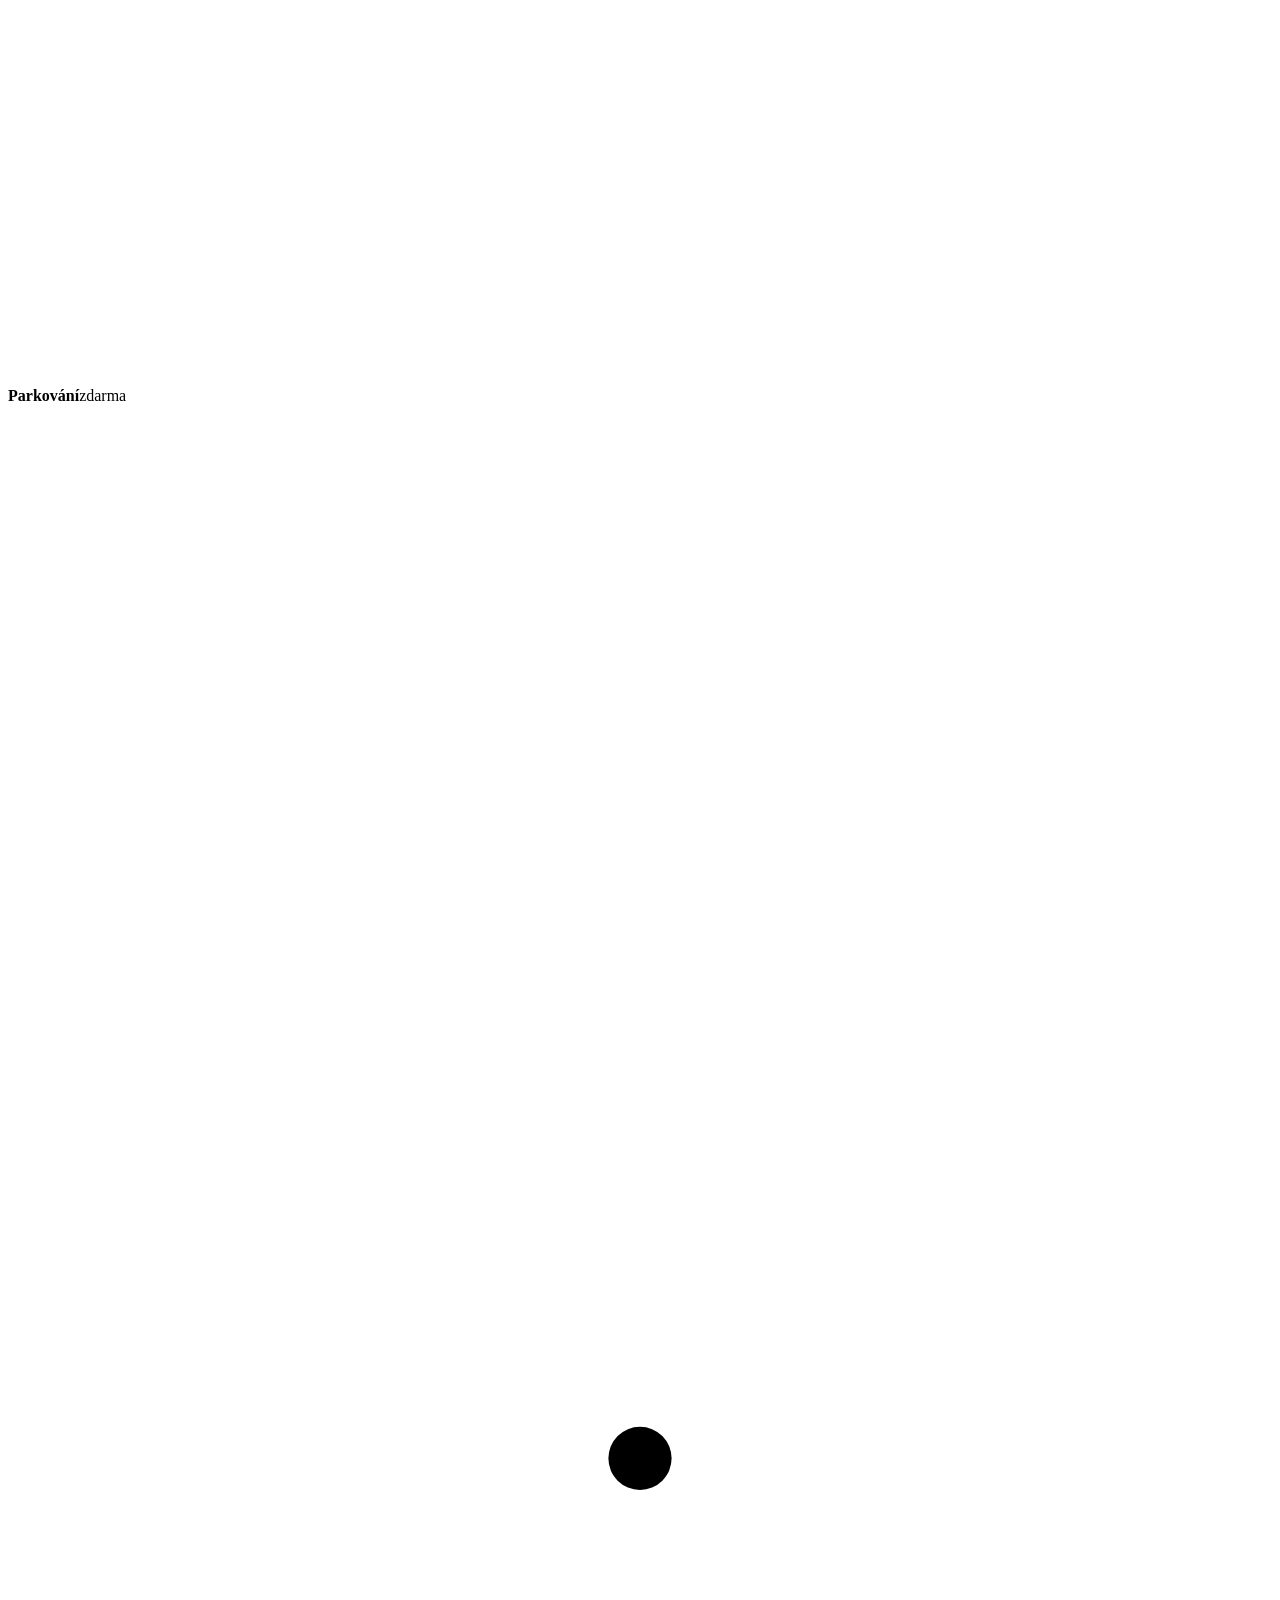
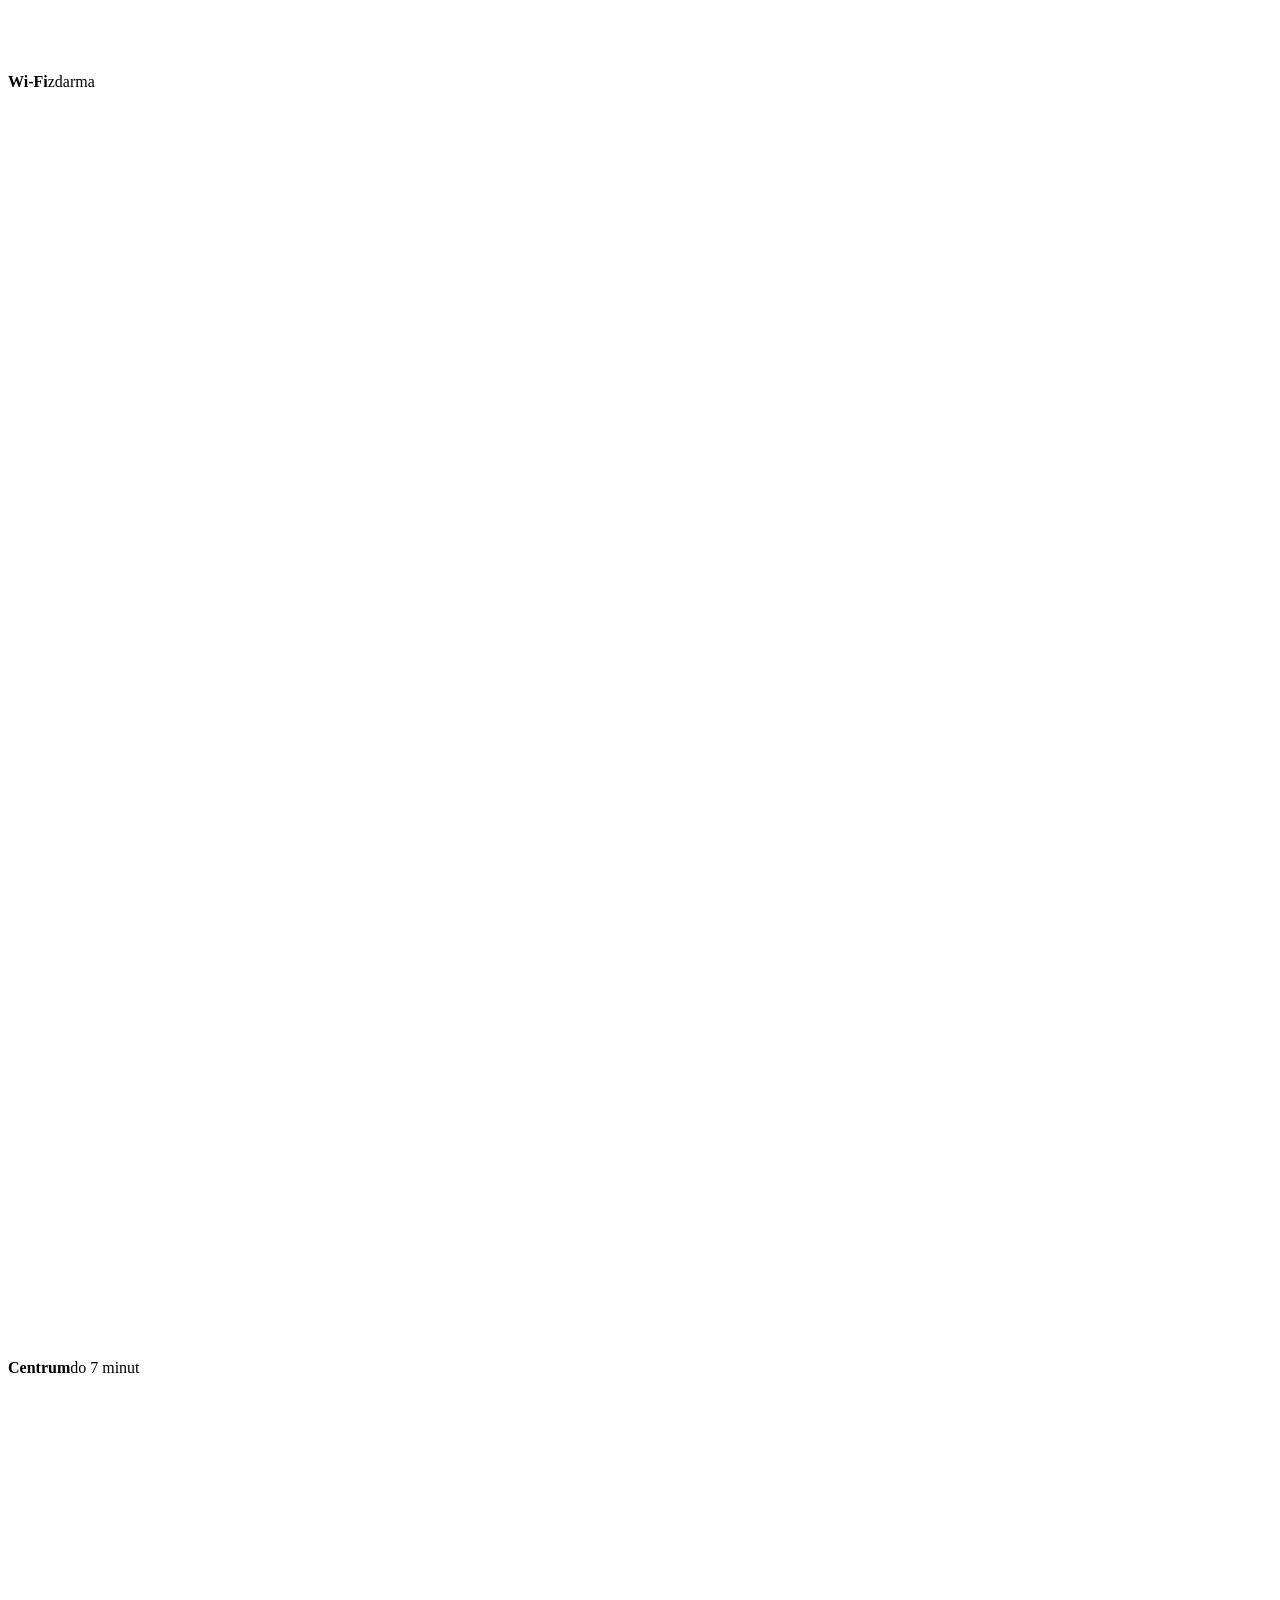
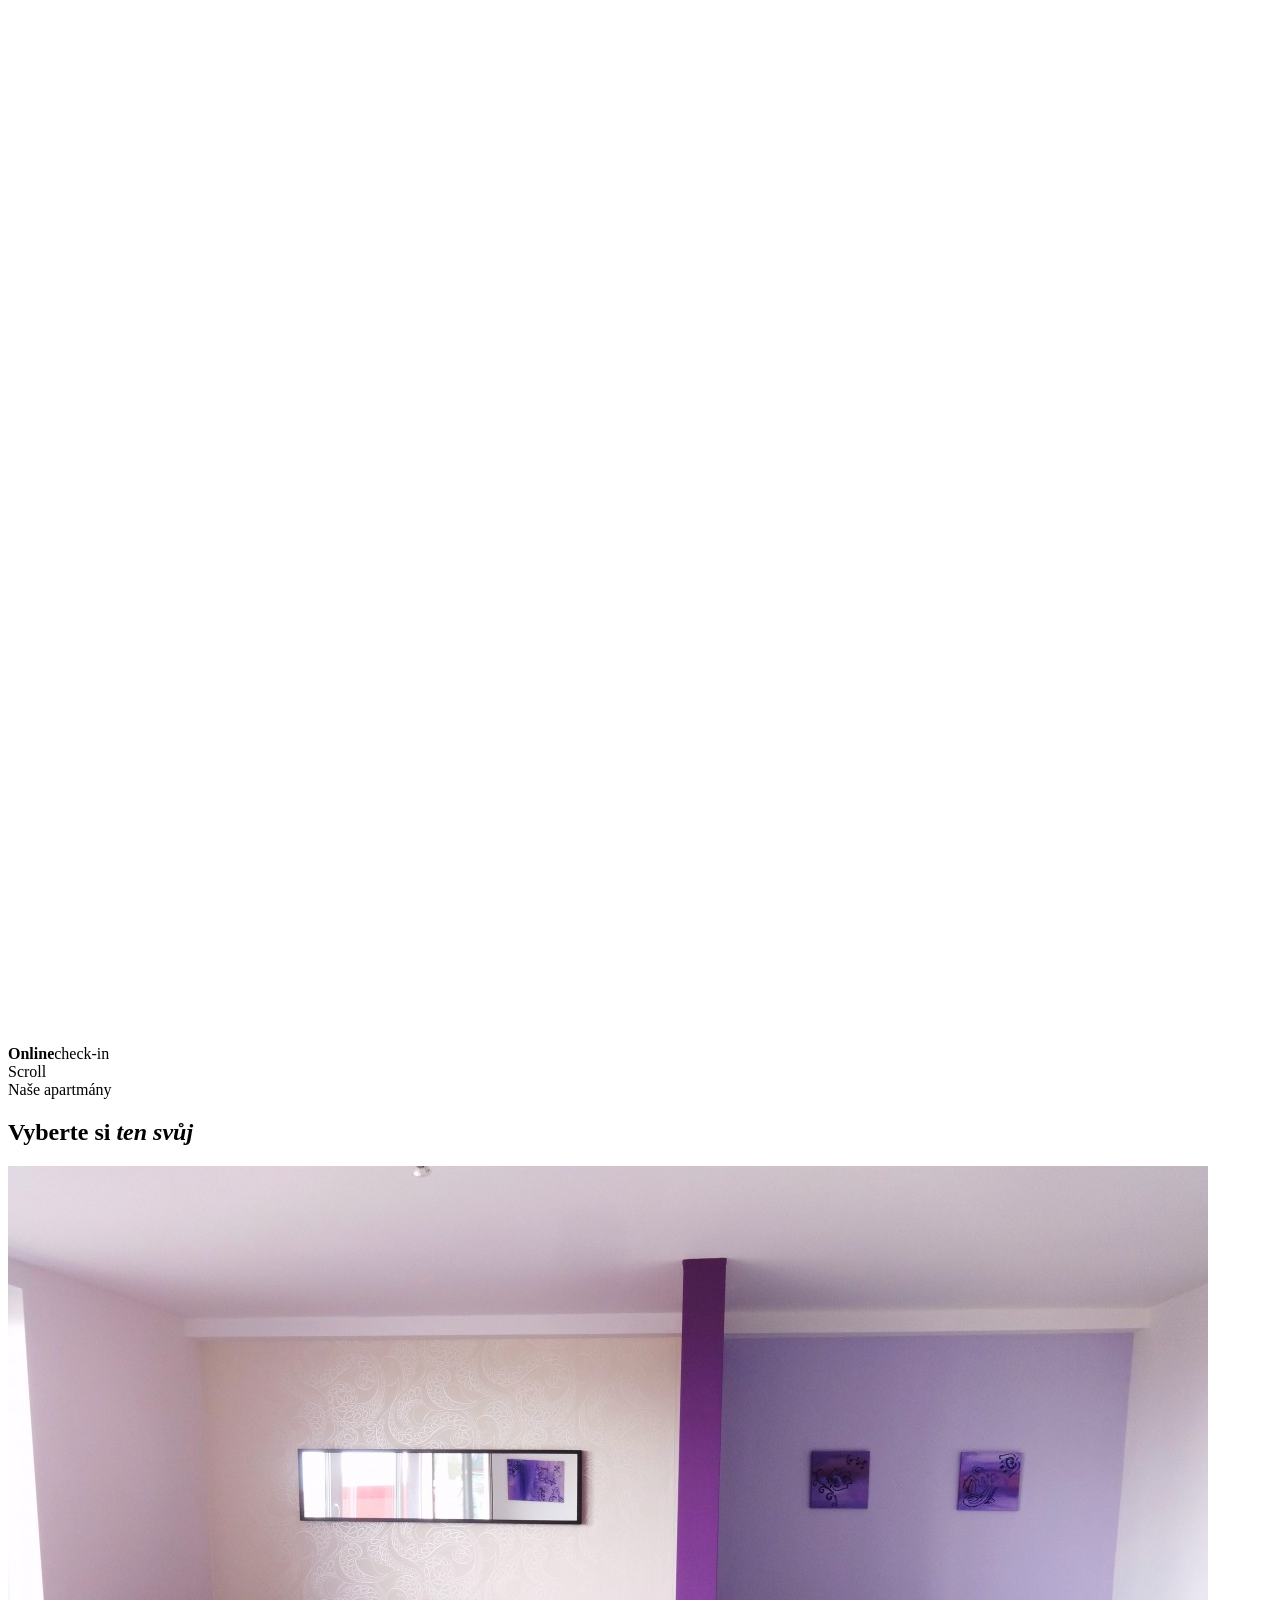
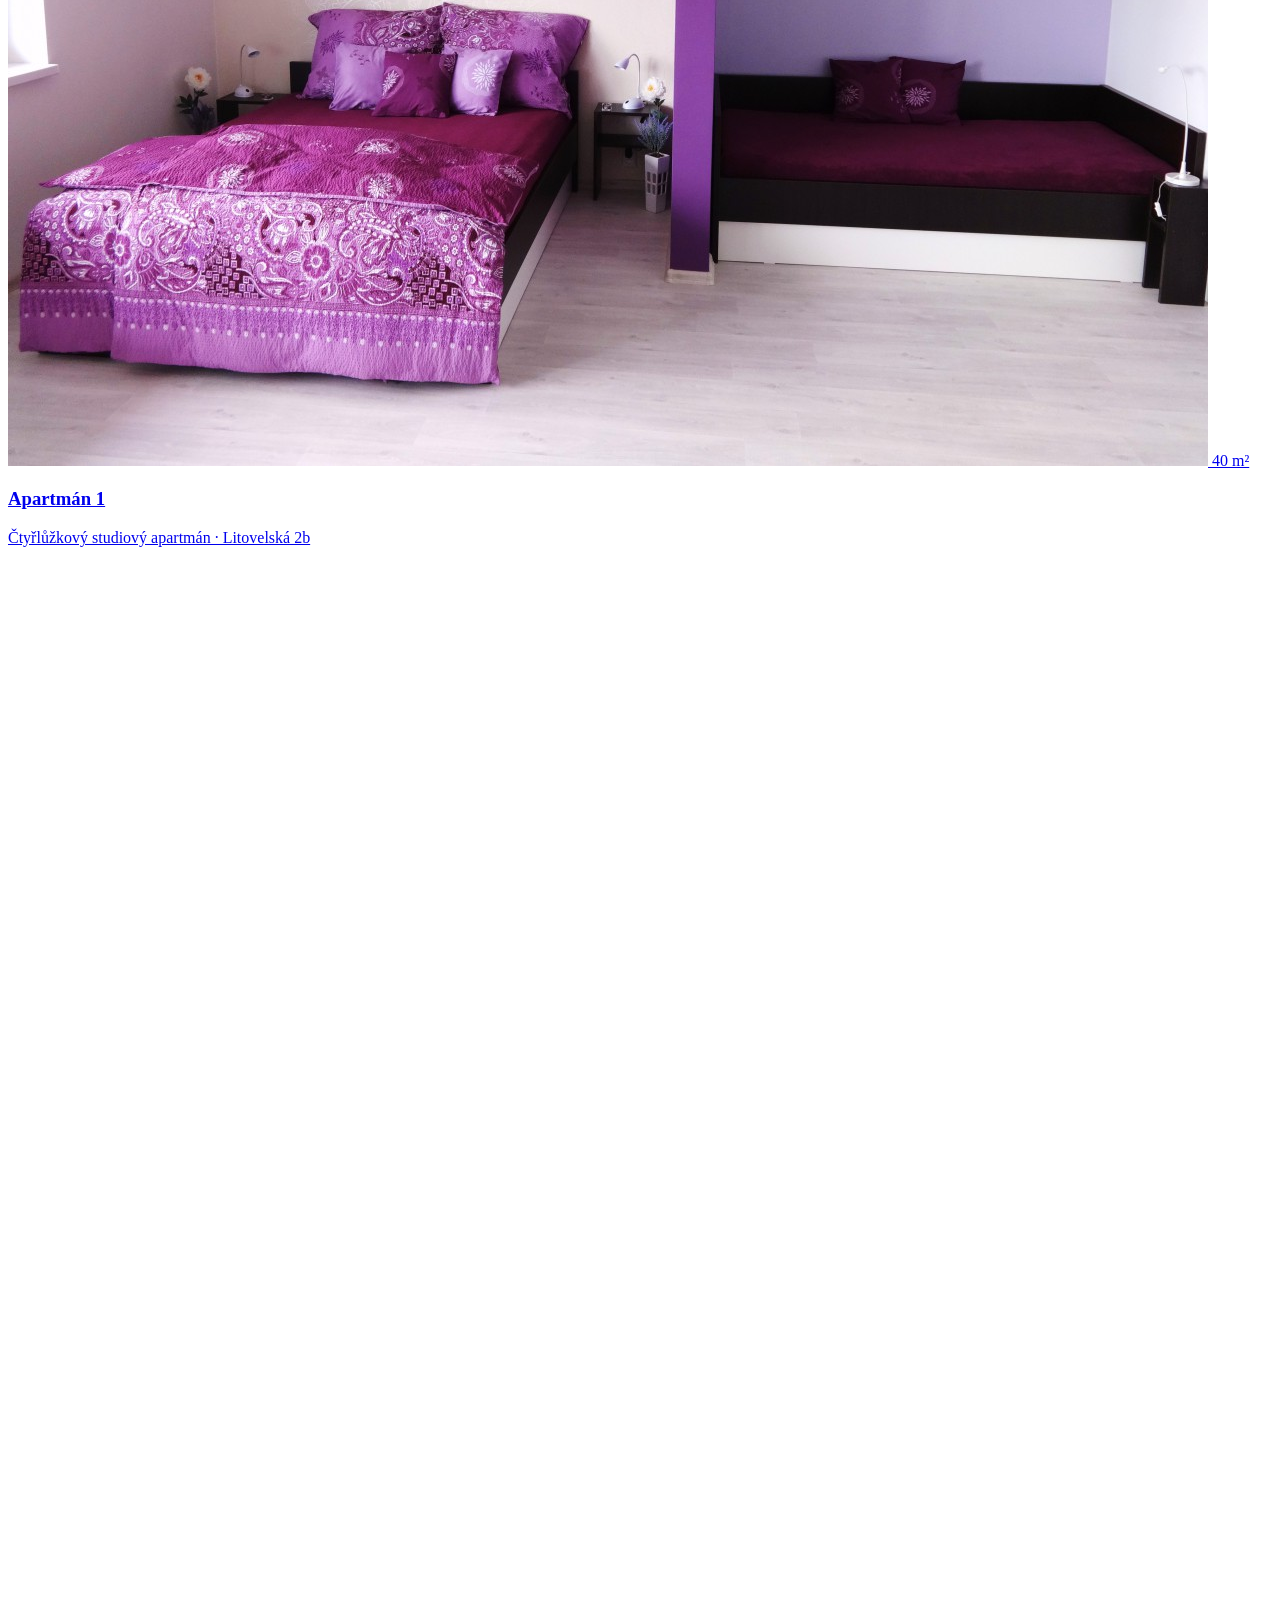
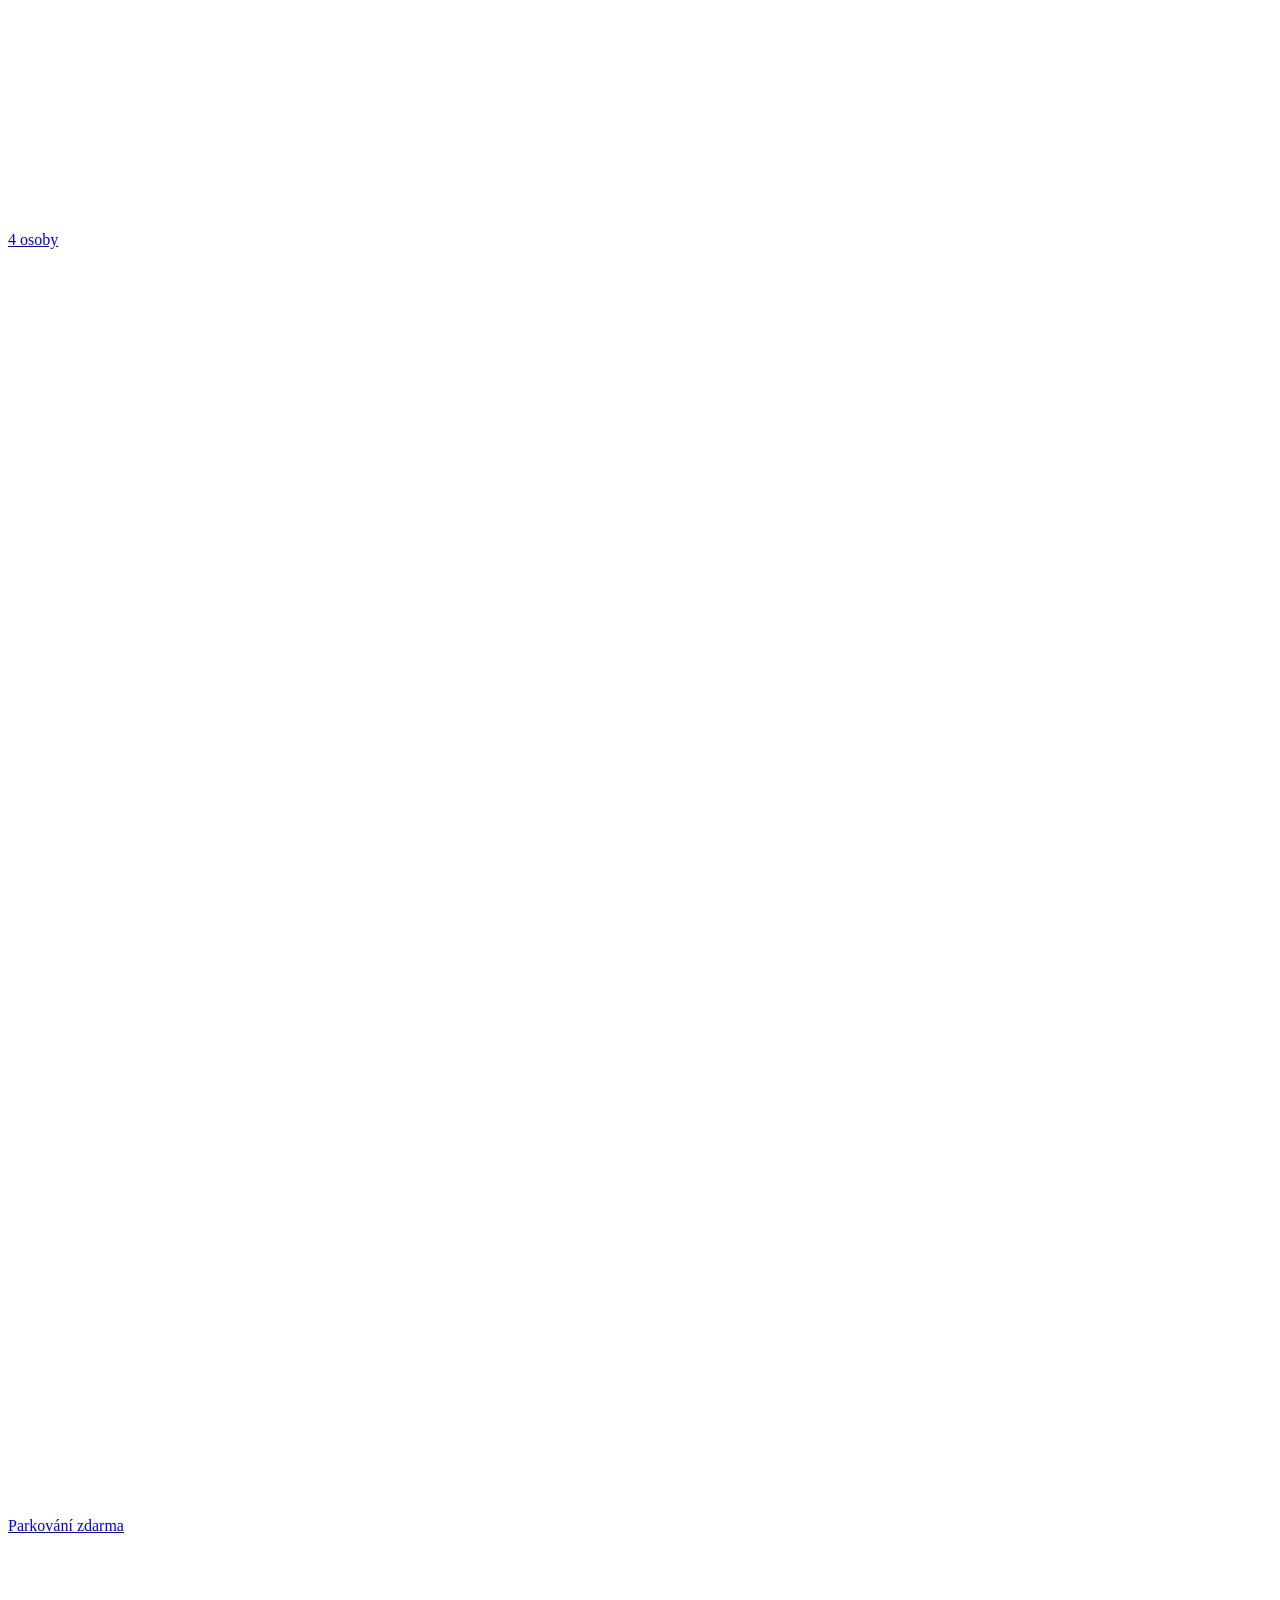
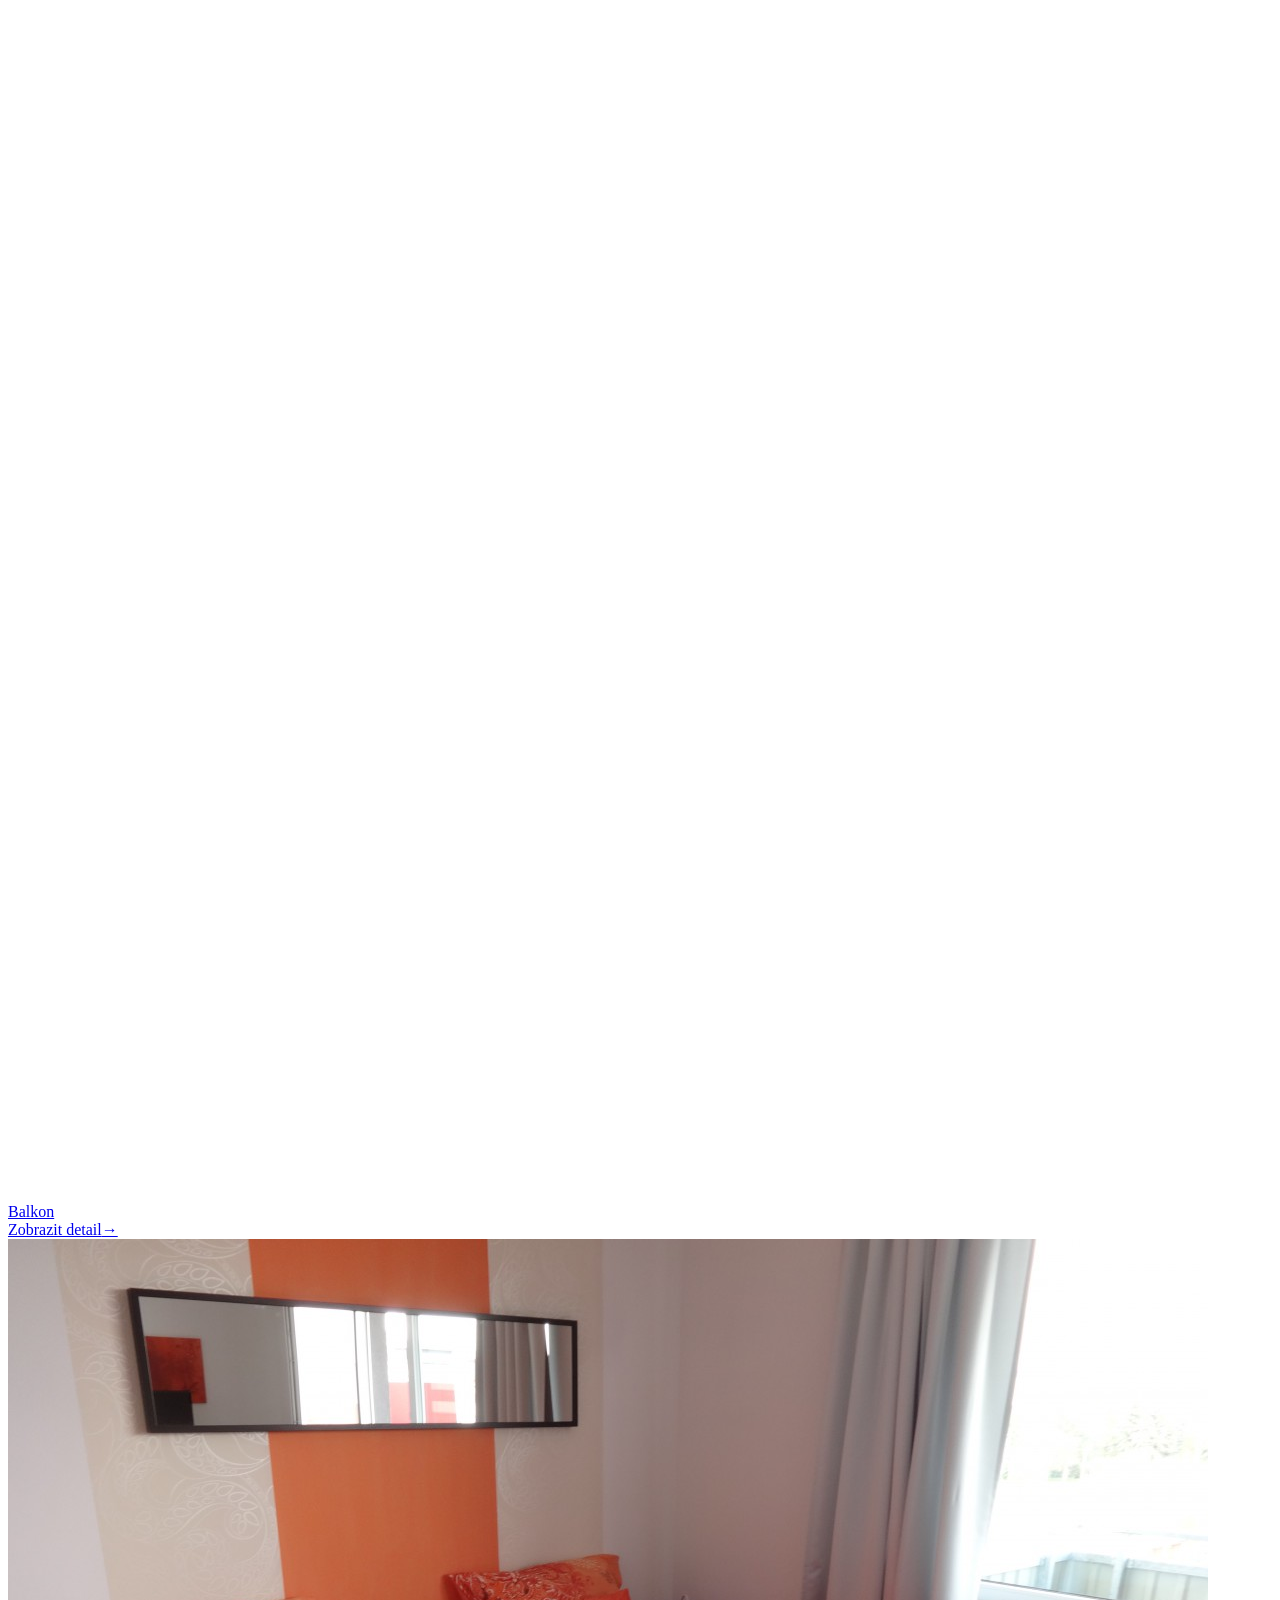
==== commit d6250c7e: "Add files via upload" ====
--- a/index.html
+++ b/index.html
@@ -3,1156 +3,360 @@
 <head>
 <meta charset="UTF-8">
 <meta name="viewport" content="width=device-width, initial-scale=1.0">
-<title>4U Olomouc — Luxusní apartmány</title>
-<link href="https://fonts.googleapis.com/css2?family=Cormorant+Garamond:ital,wght@0,300;0,400;0,600;1,300;1,400&family=DM+Sans:wght@300;400;500&family=Barlow+Condensed:wght@400;500;600;700&display=swap" rel="stylesheet">
-<style>
-:root {
-  --bg:#f0e9de; --bg-mid:#e6ddd0; --bg-dark:#d9cfc0;
-  --brown:#4a2e1e; --brown-mid:#6b4232; --brown-light:#96634a;
-  --accent:#c4956a; --accent-light:#dab48a;
-  --cream:#faf6f0; --white:#ffffff;
-  --text:#291a10; --text-mid:#5a3826; --text-muted:rgba(42,26,16,0.48);
-  --shadow:rgba(74,46,30,0.12);
-}
-*,*::before,*::after{margin:0;padding:0;box-sizing:border-box;}
-html{scroll-behavior:smooth;}
-body{font-family:'DM Sans',sans-serif;background:var(--bg);color:var(--text);overflow-x:hidden;}
-
-/* GRAIN */
-body::before{
-  content:'';position:fixed;inset:0;z-index:999;pointer-events:none;opacity:.03;
-  background-image:url("data:image/svg+xml,%3Csvg viewBox='0 0 256 256' xmlns='http://www.w3.org/2000/svg'%3E%3Cfilter id='n'%3E%3CfeTurbulence type='fractalNoise' baseFrequency='.9' numOctaves='4' stitchTiles='stitch'/%3E%3C/filter%3E%3Crect width='100%25' height='100%25' filter='url(%23n)'/%3E%3C/svg%3E");
-  background-size:128px;
-}
-
-/* REVEAL */
-.reveal{opacity:0;transform:translateY(28px);transition:opacity .75s cubic-bezier(.22,.68,0,1.1),transform .75s cubic-bezier(.22,.68,0,1.1);}
-.reveal.visible{opacity:1;transform:translateY(0);}
-.reveal-left{opacity:0;transform:translateX(-36px);transition:opacity .8s ease,transform .8s ease;}
-.reveal-left.visible{opacity:1;transform:translateX(0);}
-.reveal-right{opacity:0;transform:translateX(36px);transition:opacity .8s ease,transform .8s ease;}
-.reveal-right.visible{opacity:1;transform:translateX(0);}
-.d1{transition-delay:.1s}.d2{transition-delay:.2s}.d3{transition-delay:.3s}.d4{transition-delay:.4s}
-
-/* NAV */
-nav{
-  position:fixed;top:0;left:0;right:0;z-index:500;
-  display:flex;align-items:center;justify-content:space-between;
-  padding:20px 56px;
-  background:rgba(240,233,222,.92);backdrop-filter:blur(20px) saturate(1.4);
-  border-bottom:1px solid rgba(74,46,30,.1);
-  transition:padding .35s,box-shadow .35s;
-}
-nav.scrolled{padding:13px 56px;box-shadow:0 4px 32px var(--shadow);}
-.logo{display:flex;align-items:center;gap:14px;text-decoration:none;}
-.logo-icon{
-  width:46px;height:46px;background:var(--brown);border-radius:8px;
-  display:flex;align-items:center;justify-content:center;
-  font-family:'Cormorant Garamond',serif;font-weight:600;font-size:22px;letter-spacing:-1px;
-  color:var(--accent-light);box-shadow:0 6px 24px rgba(74,46,30,.3);
-  transition:transform .3s;
-}
-.logo:hover .logo-icon{transform:rotate(-4deg) scale(1.06);}
-.logo-text strong{display:block;font-family:'Barlow Condensed',sans-serif;font-weight:700;font-size:16px;letter-spacing:2.5px;color:var(--brown);}
-.logo-text span{font-size:10px;letter-spacing:3px;text-transform:uppercase;color:var(--text-muted);}
-.nav-links{display:flex;gap:30px;list-style:none;align-items:center;}
-.nav-links li{display:flex;align-items:center;}
-.nav-links a{
-  color:var(--text-mid);text-decoration:none;font-size:11.5px;letter-spacing:2px;
-  text-transform:uppercase;font-weight:500;position:relative;padding-bottom:2px;transition:color .2s;
-}
-.nav-links a::after{content:'';position:absolute;bottom:0;left:0;width:0;height:1px;background:var(--brown);transition:width .3s;}
-.nav-links a:hover{color:var(--brown);}
-.nav-links a:hover::after{width:100%;}
-.nav-cta{
-  background:var(--brown)!important;color:var(--cream)!important;
-  padding:0 22px!important;height:40px;border-radius:4px;font-weight:600!important;letter-spacing:1.5px;
-  box-shadow:0 4px 16px rgba(74,46,30,.28);
-  transition:background .2s,transform .2s,box-shadow .2s!important;
-  display:inline-flex!important;align-items:center!important;justify-content:center!important;
-  line-height:1!important;padding-bottom:0!important;
-}
-.nav-cta::after{display:none!important;}
-.nav-cta:hover{background:var(--brown-mid)!important;transform:translateY(-1px);box-shadow:0 8px 24px rgba(74,46,30,.36)!important;}
-.nav-reserve{background:transparent!important;color:var(--brown)!important;border:1.5px solid rgba(74,46,30,.35)!important;box-shadow:none!important;}
-.nav-reserve:hover{background:rgba(74,46,30,.06)!important;}
-.hamburger{display:none;flex-direction:column;gap:5px;cursor:pointer;padding:4px;}
-.hamburger span{width:22px;height:1.5px;background:var(--brown);display:block;transition:.3s;}
-
-/* HERO */
-#hero{height:100vh;min-height:640px;position:relative;overflow:hidden;display:flex;align-items:center;}
-.hero-slides{position:absolute;inset:0;}
-.hero-slide{
-  position:absolute;inset:0;background-size:cover;background-position:center;
-  opacity:0;transition:opacity 1.6s cubic-bezier(.4,0,.2,1),transform 9s ease;
-  transform:scale(1.06);
-}
-.hero-slide.active{opacity:1;transform:scale(1);}
-.hero-slide:nth-child(1){background-image:url('img/apartman01/1.jpg');}
-.hero-slide:nth-child(2){background-image:url('img/apartman02/1.jpg');}
-.hero-slide:nth-child(3){background-image:url('img/apartman03/4.jpg');}
-.hero-slide:nth-child(4){background-image:url('img/apartman03/2.jpg');}
-.hero-overlay{
-  position:absolute;inset:0;
-  background:linear-gradient(to right,rgba(22,8,2,.65) 0%,rgba(22,8,2,.3) 55%,rgba(22,8,2,.15) 100%),
-             linear-gradient(to top,rgba(22,8,2,.72) 0%,transparent 52%);
-}
-.hero-line{position:absolute;bottom:0;left:0;right:0;height:2px;background:linear-gradient(90deg,transparent,var(--accent),var(--accent-light),transparent);z-index:2;}
-
-.hero-content{position:relative;z-index:3;padding:0 56px;max-width:680px;}
-@media(min-width:901px){.hero-content{margin-left:7vw;}}
-
-.hero-kicker{
-  display:inline-flex;align-items:center;gap:12px;
-  font-family:'Barlow Condensed',sans-serif;font-size:11px;letter-spacing:3.5px;text-transform:uppercase;
-  color:var(--accent-light);margin-bottom:28px;
-  opacity:0;animation:hFade .9s .35s ease forwards;
-}
-.hero-kicker::before{content:'';width:28px;height:1px;background:var(--accent-light);}
-.hero-title{
-  font-family:'Cormorant Garamond',serif;
-  font-size:clamp(60px,9.5vw,116px);font-weight:300;line-height:.88;letter-spacing:-3px;color:#fff;
-  opacity:0;animation:hFade .9s .55s ease forwards;
-}
-.hero-title em{font-style:italic;color:var(--accent-light);}
-.hero-title strong{display:block;font-weight:600;}
-.hero-sub{
-  margin-top:18px;font-family:'Barlow Condensed',sans-serif;
-  font-size:12.5px;letter-spacing:3.5px;text-transform:uppercase;color:rgba(255,255,255,.58);
-  opacity:0;animation:hFade .9s .7s ease forwards;
-}
-.hero-sub b{color:var(--accent-light);font-weight:400;}
-.hero-actions{
-  display:flex;gap:14px;flex-wrap:wrap;margin-top:44px;
-  opacity:0;animation:hFade .9s .88s ease forwards;
-}
-
-.btn-primary{
-  display:inline-flex;align-items:center;gap:8px;
-  background:var(--brown);color:var(--cream);padding:16px 34px;border-radius:4px;
-  font-weight:500;font-size:12px;letter-spacing:2px;text-transform:uppercase;
-  text-decoration:none;box-shadow:0 8px 32px rgba(74,46,30,.38);
-  transition:background .25s,transform .25s,box-shadow .25s;position:relative;overflow:hidden;
-}
-.btn-primary::after{content:'';position:absolute;inset:0;background:linear-gradient(135deg,rgba(255,255,255,.09) 0%,transparent 60%);opacity:0;transition:opacity .25s;}
-.btn-primary:hover{background:var(--brown-mid);transform:translateY(-2px);box-shadow:0 14px 40px rgba(74,46,30,.5);}
-.btn-primary:hover::after{opacity:1;}
-.btn-ghost{
-  display:inline-flex;align-items:center;gap:8px;
-  border:1.5px solid rgba(255,255,255,.45);color:#fff;padding:16px 34px;border-radius:4px;
-  font-size:12px;letter-spacing:2px;text-transform:uppercase;text-decoration:none;
-  transition:border-color .25s,color .25s,background .25s;
-}
-.btn-ghost:hover{border-color:var(--accent-light);color:var(--accent-light);background:rgba(255,255,255,.04);}
-
-.hero-ui{position:absolute;bottom:40px;right:56px;z-index:3;display:flex;flex-direction:column;align-items:flex-end;gap:14px;}
-.hero-counter{font-family:'Cormorant Garamond',serif;font-size:13px;color:rgba(255,255,255,.45);letter-spacing:2px;}
-.hero-counter b{color:var(--accent-light);font-weight:400;}
-.hero-dots{display:flex;gap:6px;}
-.hero-dot{width:5px;height:5px;border-radius:50%;background:rgba(255,255,255,.3);cursor:pointer;transition:all .35s;}
-.hero-dot.active{background:var(--accent-light);width:22px;border-radius:3px;}
-.hero-scroll{
-  position:absolute;bottom:40px;left:56px;z-index:3;
-  display:flex;flex-direction:column;align-items:center;gap:6px;
-}
-.hero-scroll-line{
-  width:1px;height:56px;
-  background:linear-gradient(to bottom,transparent,var(--accent-light));
-  animation:sPulse 2.2s ease-in-out infinite;
-}
-.hero-scroll-dot{
-  width:4px;height:4px;border-radius:50%;background:var(--accent-light);
-  animation:sPulse 2.2s ease-in-out infinite .4s;
-}
-@keyframes hFade{from{opacity:0;transform:translateY(20px)}to{opacity:1;transform:translateY(0)}}
-@keyframes sPulse{0%,100%{opacity:.25}50%{opacity:.9}}
-
-/* CUSTOM CURSOR */
-*{cursor:none!important;}
-#cursor{
-  position:fixed;z-index:9999;pointer-events:none;
-  top:0;left:0;
-  mix-blend-mode:multiply;
-}
-#cursor-ring{
-  width:36px;height:36px;border-radius:50%;
-  border:1.5px solid var(--brown);
-  position:absolute;top:-18px;left:-18px;
-  transition:width .3s ease,height .3s ease,border-color .3s ease,background .3s ease,top .3s ease,left .3s ease,opacity .25s;
-  opacity:.7;
-}
-#cursor-dot{
-  width:5px;height:5px;border-radius:50%;
-  background:var(--accent);
-  position:absolute;top:-2.5px;left:-2.5px;
-  transition:width .15s,height .15s,top .15s,left .15s,background .2s;
-}
-body.cursor-hover #cursor-ring{
-  width:56px;height:56px;top:-28px;left:-28px;
-  border-color:var(--accent);background:rgba(196,149,106,.08);
-  opacity:1;
-}
-body.cursor-hover #cursor-dot{
-  width:3px;height:3px;top:-1.5px;left:-1.5px;background:var(--brown);
-}
-body.cursor-click #cursor-ring{
-  width:28px;height:28px;top:-14px;left:-14px;
-  background:rgba(196,149,106,.18);
-}
-
-/* STATS */
-.stats-bar{background:var(--brown);overflow:hidden;}
-.stats-inner{max-width:1200px;margin:0 auto;padding:0 56px;display:flex;align-items:stretch;}
-.stat{flex:1;padding:30px 20px;text-align:center;border-right:1px solid rgba(255,255,255,.08);transition:background .3s;}
-.stat:last-child{border-right:none;}
-.stat:hover{background:rgba(255,255,255,.04);}
-.stat-num{font-family:'Cormorant Garamond',serif;font-size:36px;font-weight:300;color:var(--accent-light);line-height:1;display:block;}
-.stat-label{font-size:10px;letter-spacing:2.5px;text-transform:uppercase;color:rgba(255,255,255,.42);margin-top:6px;display:block;}
-
-/* SECTIONS */
-section{padding:100px 0;}
-.container{max-width:1200px;margin:0 auto;padding:0 56px;}
-.section-eyebrow{
-  font-family:'Barlow Condensed',sans-serif;font-size:11px;letter-spacing:4px;text-transform:uppercase;
-  color:var(--accent);display:flex;align-items:center;gap:12px;margin-bottom:14px;
-}
-.section-eyebrow::before{content:'';width:24px;height:1px;background:var(--accent);}
-.section-title{font-family:'Cormorant Garamond',serif;font-size:clamp(36px,5vw,60px);font-weight:300;line-height:1.05;color:var(--brown);}
-.section-title em{font-style:italic;color:var(--brown-light);}
-.section-rule{width:48px;height:2px;background:linear-gradient(90deg,var(--accent),transparent);margin:22px 0 44px;}
-
-/* APARTMENTS */
-#apartmany{background:var(--cream);}
-.apt-tabs{display:flex;margin-bottom:52px;border-bottom:1px solid var(--bg-dark);}
-.apt-tab{
-  padding:16px 28px;cursor:pointer;font-size:11px;letter-spacing:2px;text-transform:uppercase;font-weight:500;
-  color:var(--text-muted);border-bottom:2px solid transparent;margin-bottom:-1px;transition:color .2s,border-color .2s;white-space:nowrap;
-}
-.apt-tab.active{color:var(--brown);border-bottom-color:var(--brown);}
-.apt-tab:hover{color:var(--brown-mid);}
-.apt-tab-dot{display:inline-block;width:6px;height:6px;border-radius:50%;background:var(--bg-dark);margin-right:8px;transition:background .2s;vertical-align:middle;}
-.apt-tab.active .apt-tab-dot{background:var(--accent);}
-.apt-panel{display:none;}
-.apt-panel.active{display:grid;grid-template-columns:1fr 1fr;gap:56px;align-items:start;}
-
-.gallery{
-  position:relative;border-radius:8px;overflow:hidden;aspect-ratio:4/3;background:var(--bg-mid);
-  box-shadow:0 16px 56px rgba(74,46,30,.16);
-}
-.gallery::after{content:'';position:absolute;inset:0;background:linear-gradient(to top,rgba(22,8,2,.38) 0%,transparent 50%);pointer-events:none;}
-.gallery img{position:absolute;inset:0;width:100%;height:100%;object-fit:cover;opacity:0;transition:opacity .7s,transform .7s;transform:scale(1.03);}
-.gallery img.active{opacity:1;transform:scale(1);}
-.gallery-controls{position:absolute;bottom:16px;left:50%;transform:translateX(-50%);display:flex;gap:7px;z-index:3;}
-.gallery-dot{width:5px;height:5px;border-radius:50%;background:rgba(255,255,255,.45);cursor:pointer;transition:all .25s;}
-.gallery-dot.active{background:var(--accent-light);width:18px;border-radius:3px;}
-.gallery-btn{
-  position:absolute;top:50%;transform:translateY(-50%);width:40px;height:40px;border-radius:50%;z-index:3;
-  background:rgba(250,246,240,.85);border:none;color:var(--brown);font-size:19px;
-  display:flex;align-items:center;justify-content:center;cursor:pointer;
-  transition:background .2s,transform .2s;backdrop-filter:blur(8px);
-}
-.gallery-btn:hover{background:var(--cream);transform:translateY(-50%) scale(1.1);}
-.gallery-prev{left:14px;}.gallery-next{right:14px;}
-.gallery-count{position:absolute;top:14px;right:14px;z-index:3;background:rgba(22,8,2,.52);color:rgba(255,255,255,.85);font-size:11px;letter-spacing:1.5px;padding:5px 10px;border-radius:20px;backdrop-filter:blur(8px);}
-
-.apt-kicker{font-family:'Barlow Condensed',sans-serif;font-size:11px;letter-spacing:3px;text-transform:uppercase;color:var(--accent);display:flex;align-items:center;gap:8px;margin-bottom:12px;}
-.apt-kicker::before{content:'';width:16px;height:1px;background:var(--accent);}
-.apt-name{font-family:'Cormorant Garamond',serif;font-size:40px;font-weight:300;color:var(--brown);margin-bottom:6px;}
-.apt-sub{font-size:14px;color:var(--text-muted);margin-bottom:24px;font-style:italic;}
-.apt-desc{font-size:15px;line-height:1.85;color:var(--text-mid);margin-bottom:28px;border-left:2px solid var(--bg-dark);padding-left:16px;}
-.apt-specs{display:flex;margin-bottom:28px;background:var(--bg);border-radius:6px;overflow:hidden;border:1px solid var(--bg-dark);}
-.apt-spec{flex:1;padding:14px 10px;text-align:center;border-right:1px solid var(--bg-dark);font-size:11.5px;color:var(--text-mid);}
-.apt-spec:last-child{border-right:none;}
-.apt-spec-val{display:block;font-family:'Cormorant Garamond',serif;font-size:22px;font-weight:300;color:var(--brown);line-height:1;margin-bottom:4px;}
-.amenities{display:flex;flex-wrap:wrap;gap:7px;margin-bottom:28px;}
-.amenity{padding:5px 13px;border-radius:100px;border:1px solid var(--bg-dark);font-size:11.5px;color:var(--text-mid);background:var(--bg);transition:border-color .2s,color .2s,background .2s;}
-.amenity:hover{border-color:var(--accent);color:var(--brown);background:rgba(196,149,106,.07);}
-.price-table{width:100%;border-collapse:collapse;margin-bottom:20px;}
-.price-table thead tr{border-bottom:1px solid var(--bg-dark);}
-.price-table th{text-align:left;padding:10px 14px;font-size:10px;letter-spacing:2.5px;text-transform:uppercase;color:var(--text-muted);font-weight:500;}
-.price-table td{padding:13px 14px;font-size:14px;color:var(--text);border-bottom:1px solid rgba(217,207,192,.5);}
-.price-table td:last-child{font-family:'Barlow Condensed',sans-serif;font-size:18px;font-weight:600;color:var(--brown);}
-.price-table tr:hover td{background:rgba(196,149,106,.05);}
-.apt-notes{font-size:12.5px;color:var(--text-muted);line-height:1.75;margin-bottom:28px;padding:14px 16px;background:var(--bg);border-radius:6px;border:1px solid var(--bg-dark);}
-
-.checkin-bar{
-  background:var(--brown);color:var(--cream);border-radius:8px;padding:28px 36px;
-  display:flex;align-items:center;justify-content:space-between;flex-wrap:wrap;gap:20px;margin-top:52px;
-  box-shadow:0 8px 40px rgba(74,46,30,.22);
-}
-.checkin-info{display:flex;gap:36px;flex-wrap:wrap;}
-.checkin-item label{font-size:10px;letter-spacing:2.5px;text-transform:uppercase;color:rgba(255,255,255,.42);display:block;margin-bottom:4px;}
-.checkin-item span{font-size:16px;color:var(--accent-light);}
-.btn-checkin{
-  background:var(--accent);color:var(--brown);padding:14px 28px;border-radius:4px;
-  font-weight:600;font-size:12px;letter-spacing:2px;text-transform:uppercase;text-decoration:none;
-  box-shadow:0 4px 20px rgba(196,149,106,.4);transition:background .2s,transform .2s;
-}
-.btn-checkin:hover{background:var(--accent-light);transform:translateY(-2px);}
-
-/* FEATURES */
-#vyhody{background:var(--bg-mid);}
-.features-grid{display:grid;grid-template-columns:repeat(3,1fr);gap:2px;background:var(--bg-dark);border-radius:10px;overflow:hidden;margin-top:48px;box-shadow:0 8px 40px var(--shadow);}
-.feature{background:var(--cream);padding:44px 36px;transition:background .3s;position:relative;overflow:hidden;}
-.feature::before{content:'';position:absolute;top:0;left:0;width:3px;height:0;background:var(--accent);transition:height .4s ease;}
-.feature:hover::before{height:100%;}
-.feature:hover{background:rgba(240,233,222,.6);}
-.feature-icon{font-size:32px;margin-bottom:20px;display:block;transition:transform .3s;}
-.feature:hover .feature-icon{transform:scale(1.15);}
-.feature-title{font-family:'Barlow Condensed',sans-serif;font-size:15px;font-weight:600;letter-spacing:1.5px;text-transform:uppercase;color:var(--brown);margin-bottom:10px;}
-.feature-text{font-size:14px;line-height:1.75;color:var(--text-mid);}
-
-/* REVIEWS */
-#recenze{background:var(--bg);}
-.reviews-grid{display:grid;grid-template-columns:repeat(3,1fr);gap:24px;margin-top:48px;}
-.review{background:var(--cream);padding:36px;border-radius:8px;border:1px solid var(--bg-dark);position:relative;overflow:hidden;transition:transform .35s,box-shadow .35s;}
-.review-stripe{position:absolute;top:0;left:0;right:0;height:3px;}
-.review:nth-child(1) .review-stripe{background:var(--brown);}
-.review:nth-child(2) .review-stripe{background:var(--accent);}
-.review:nth-child(3) .review-stripe{background:var(--brown-light);}
-.review:hover{transform:translateY(-6px);box-shadow:0 20px 48px var(--shadow);}
-.review-quote{font-family:'Cormorant Garamond',serif;font-size:64px;line-height:.7;color:var(--accent);opacity:.2;margin-bottom:12px;display:block;}
-.review-stars{color:var(--accent);font-size:13px;margin-bottom:18px;letter-spacing:3px;}
-.review-text{font-size:14.5px;line-height:1.85;color:var(--text-mid);margin-bottom:24px;font-style:italic;}
-.review-rule{width:28px;height:1px;background:var(--bg-dark);margin-bottom:14px;}
-.review-author{font-size:11.5px;letter-spacing:2px;text-transform:uppercase;color:var(--brown-light);font-weight:500;}
-.review-date{font-size:11px;color:var(--text-muted);margin-top:3px;}
-
-/* CONTACT */
-#kontakt{background:var(--bg-mid);}
-.contact-grid{display:grid;grid-template-columns:1fr 1.2fr;gap:72px;margin-top:52px;align-items:start;}
-.contact-items{display:flex;flex-direction:column;gap:6px;}
-.contact-card{
-  display:flex;align-items:flex-start;gap:18px;padding:20px;border-radius:8px;
-  background:var(--cream);border:1px solid var(--bg-dark);
-  transition:border-color .2s,transform .2s,box-shadow .2s;
-}
-.contact-card:hover{border-color:var(--accent);transform:translateX(4px);box-shadow:0 4px 20px var(--shadow);}
-.contact-icon{width:44px;height:44px;border-radius:10px;flex-shrink:0;background:var(--bg);border:1px solid var(--bg-dark);display:flex;align-items:center;justify-content:center;font-size:18px;}
-.contact-detail h4{font-size:10px;letter-spacing:2.5px;text-transform:uppercase;color:var(--text-muted);margin-bottom:4px;font-weight:500;}
-.contact-detail a,.contact-detail p{font-size:16px;color:var(--text);text-decoration:none;}
-.contact-detail a:hover{color:var(--brown);}
-.contact-form-wrap{background:var(--cream);border-radius:10px;padding:40px;border:1px solid var(--bg-dark);box-shadow:0 8px 40px var(--shadow);}
-.form-title{font-family:'Cormorant Garamond',serif;font-size:28px;font-weight:300;color:var(--brown);margin-bottom:6px;}
-.form-sub{font-size:13.5px;color:var(--text-muted);margin-bottom:28px;}
-.form-row{display:grid;grid-template-columns:1fr 1fr;gap:14px;}
-.form-group{margin-bottom:14px;}
-.form-group label{font-size:10px;letter-spacing:2px;text-transform:uppercase;color:var(--text-muted);display:block;margin-bottom:7px;font-weight:500;}
-.form-group input,.form-group textarea,.form-group select{
-  width:100%;background:var(--bg);border:1.5px solid var(--bg-dark);border-radius:6px;padding:13px 15px;
-  color:var(--text);font-family:'DM Sans',sans-serif;font-size:14px;transition:border-color .2s,box-shadow .2s;outline:none;appearance:none;
-}
-.form-group input:focus,.form-group textarea:focus,.form-group select:focus{border-color:var(--brown);box-shadow:0 0 0 3px rgba(74,46,30,.08);}
-.form-group textarea{resize:vertical;min-height:96px;}
-.form-submit{
-  width:100%;padding:16px;background:var(--brown);color:var(--cream);border:none;border-radius:6px;
-  font-family:'DM Sans',sans-serif;font-weight:500;font-size:12px;letter-spacing:2px;text-transform:uppercase;cursor:pointer;
-  transition:background .2s,transform .2s,box-shadow .2s;box-shadow:0 6px 24px rgba(74,46,30,.25);
-}
-.form-submit:hover{background:var(--brown-mid);transform:translateY(-1px);box-shadow:0 10px 32px rgba(74,46,30,.35);}
-.form-success{display:none;padding:14px 16px;border-radius:6px;background:rgba(74,46,30,.07);border:1px solid rgba(74,46,30,.18);color:var(--brown);font-size:13.5px;text-align:center;margin-top:12px;}
-.btn-whatsapp{
-  display:flex;align-items:center;justify-content:center;gap:10px;margin-top:12px;padding:14px;border-radius:6px;
-  background:rgba(37,211,102,.09);border:1.5px solid rgba(37,211,102,.28);color:#1a9e4a;
-  font-size:12px;letter-spacing:1.5px;text-transform:uppercase;font-weight:600;text-decoration:none;
-  transition:background .2s,transform .2s;
-}
-.btn-whatsapp:hover{background:rgba(37,211,102,.17);transform:translateY(-1px);}
-
-/* FOOTER */
-footer{background:var(--brown);padding:64px 0 0;position:relative;overflow:hidden;}
-footer::before{
-  content:'4U';position:absolute;right:-20px;bottom:-60px;
-  font-family:'Cormorant Garamond',serif;font-size:260px;font-weight:600;
-  color:rgba(255,255,255,.03);line-height:1;pointer-events:none;user-select:none;
-}
-.footer-inner{max-width:1200px;margin:0 auto;padding:0 56px 56px;display:grid;grid-template-columns:2fr 1fr 1fr;gap:56px;}
-.footer-logo{display:flex;align-items:center;gap:14px;margin-bottom:18px;}
-.footer-logo .logo-icon{background:rgba(255,255,255,.1);color:var(--accent-light);box-shadow:none;}
-.footer-logo .logo-text strong{color:var(--accent-light);}
-.footer-logo .logo-text span{color:rgba(255,255,255,.35);}
-.footer-desc{font-size:13.5px;line-height:1.85;color:rgba(255,255,255,.48);max-width:300px;}
-.footer-social{display:flex;gap:10px;margin-top:22px;}
-.footer-soc{width:38px;height:38px;border-radius:8px;border:1px solid rgba(255,255,255,.14);display:flex;align-items:center;justify-content:center;font-size:15px;text-decoration:none;color:rgba(255,255,255,.48);transition:border-color .2s,color .2s,background .2s;}
-.footer-soc:hover{border-color:var(--accent-light);color:var(--accent-light);background:rgba(255,255,255,.05);}
-.footer-col h5{font-family:'Barlow Condensed',sans-serif;font-size:11px;letter-spacing:3px;text-transform:uppercase;color:var(--accent-light);margin-bottom:22px;font-weight:600;}
-.footer-col ul{list-style:none;display:flex;flex-direction:column;gap:10px;}
-.footer-col a{font-size:13.5px;color:rgba(255,255,255,.46);text-decoration:none;transition:color .2s;}
-.footer-col a:hover{color:var(--cream);}
-.footer-bottom{max-width:1200px;margin:0 auto;padding:20px 56px;border-top:1px solid rgba(255,255,255,.08);display:flex;justify-content:space-between;align-items:center;font-size:11.5px;color:rgba(255,255,255,.28);flex-wrap:wrap;gap:8px;}
-
-/* LIGHTBOX */
-.lightbox{position:fixed;inset:0;z-index:2000;background:rgba(18,6,1,.96);display:none;align-items:center;justify-content:center;}
-.lightbox.open{display:flex;}
-.lightbox-img{max-width:90vw;max-height:90vh;object-fit:contain;border-radius:4px;}
-.lightbox-close{position:absolute;top:24px;right:28px;font-size:28px;color:rgba(255,255,255,.6);cursor:pointer;transition:color .2s;}
-.lightbox-close:hover{color:#fff;}
-.lightbox-nav{position:absolute;top:50%;transform:translateY(-50%);width:50px;height:50px;border-radius:50%;background:rgba(255,255,255,.07);border:1px solid rgba(255,255,255,.14);color:rgba(255,255,255,.8);font-size:22px;cursor:pointer;display:flex;align-items:center;justify-content:center;transition:background .2s;}
-.lightbox-nav:hover{background:rgba(196,149,106,.25);}
-.lightbox-prev{left:20px;}.lightbox-next{right:20px;}
-
-/* FLOATING WA */
-.float-wa{
-  position:fixed;bottom:28px;right:28px;z-index:400;width:56px;height:56px;border-radius:50%;
-  background:#25d366;display:flex;align-items:center;justify-content:center;font-size:26px;text-decoration:none;
-  box-shadow:0 8px 32px rgba(37,211,102,.45);
-  transition:transform .3s,box-shadow .3s;animation:waPulse 3s infinite;
-}
-.float-wa:hover{transform:scale(1.12);box-shadow:0 12px 40px rgba(37,211,102,.6);animation:none;}
-@keyframes waPulse{0%,100%{box-shadow:0 8px 32px rgba(37,211,102,.45)}50%{box-shadow:0 8px 48px rgba(37,211,102,.7)}}
-
-/* MOBILE */
-@media(max-width:900px){
-  nav{padding:15px 24px;}
-  nav.scrolled{padding:11px 24px;}
-  .nav-links{display:none;}
-  .nav-links.open{display:flex;flex-direction:column;position:fixed;top:62px;left:0;right:0;background:var(--cream);padding:28px 24px;gap:22px;border-bottom:1px solid var(--bg-dark);box-shadow:0 16px 40px var(--shadow);}
-  .hamburger{display:flex;}
-  .container{padding:0 24px;}
-  .hero-content{padding:0 24px;margin-left:0;}
-  .hero-ui{right:24px;}
-  .hero-scroll{left:24px;}
-  .stats-inner{flex-wrap:wrap;}
-  .stat{min-width:45%;}
-  .apt-panel.active{grid-template-columns:1fr;}
-  .apt-tabs{overflow-x:auto;scrollbar-width:none;}
-  .apt-tabs::-webkit-scrollbar{display:none;}
-  .features-grid{grid-template-columns:1fr;}
-  .reviews-grid{grid-template-columns:1fr;}
-  .contact-grid{grid-template-columns:1fr;gap:32px;}
-  .footer-inner{grid-template-columns:1fr;gap:36px;padding-bottom:36px;}
-  .footer-bottom{flex-direction:column;text-align:center;}
-  .hero-actions{flex-direction:column;}
-  .checkin-bar{flex-direction:column;}
-  .form-row{grid-template-columns:1fr;}
-  footer::before{display:none;}
-}
-
-/* ── LANG SWITCH ── */
-.lang-bar{
-  position:fixed;top:0;left:0;right:0;z-index:600;
-  display:flex;justify-content:flex-end;align-items:center;
-  padding:6px 56px;
-  background:rgba(240,233,222,.97);
-  backdrop-filter:blur(12px);
-  border-bottom:1px solid rgba(74,46,30,.1);
-  gap:6px;
-}
-.lang-bar + nav { top: 36px; }
-.lb{
-  display:inline-flex;align-items:center;gap:5px;
-  padding:4px 12px;border-radius:30px;
-  font-size:11px;letter-spacing:1px;font-weight:600;
-  border:1px solid rgba(74,46,30,.18);
-  color:var(--text-mid);background:transparent;
-  cursor:pointer;font-family:'DM Sans',sans-serif;
-  transition:all .2s;
-}
-.lb.active{background:var(--brown);color:var(--cream);border-color:var(--brown);}
-.lb:hover:not(.active){border-color:var(--accent);color:var(--brown);}
-.lb .flag{font-size:14px;}
-@media(max-width:900px){.lang-bar{padding:5px 16px;} nav{top:34px;}}
-</style>
+<title>4U Olomouc — Luxusní apartmány v srdci Olomouce</title>
+<meta name="description" content="Luxusní krátkodobé apartmány v Olomouci. Parkování zdarma, WiFi, centrum do 7 minut. Ideální pro páry, rodiny i služební cesty.">
+<link rel="preconnect" href="https://fonts.googleapis.com">
+<link rel="preconnect" href="https://fonts.gstatic.com" crossorigin>
+<link href="https://fonts.googleapis.com/css2?family=Cormorant+Garamond:ital,wght@0,300;0,400;0,500;0,600;1,300;1,400&family=Jost:wght@300;400;500&display=swap" rel="stylesheet">
+<link rel="stylesheet" href="css/style.css">
 </head>
 <body>
 
-<a href="https://wa.me/420728948738" target="_blank" class="float-wa" title="WhatsApp">💬</a>
-
-<!-- CUSTOM CURSOR -->
-<div id="cursor">
-  <div id="cursor-ring"></div>
-  <div id="cursor-dot"></div>
+<!-- ═══ PRELOADER ═══ -->
+<div id="loader" aria-hidden="true">
+  <div class="loader-mark">
+    <svg viewBox="0 0 84 64" aria-hidden="true">
+      <path d="M30 6 L8 42 H42 M30 6 V58"/>
+      <path d="M50 6 V40 a13 13 0 0 0 26 0 V6"/>
+    </svg>
+  </div>
+  <div class="loader-word">4U Olomouc</div>
+  <div class="loader-bar"></div>
 </div>
 
-<!-- NAV -->
-<div class="lang-bar" id="langBar">
-  <button class="lb active" data-lang="cs" onclick="setLang('cs')"><span class="flag">🇨🇿</span> CZ</button>
-  <button class="lb" data-lang="en" onclick="setLang('en')"><span class="flag">🇬🇧</span> EN</button>
-  <button class="lb" data-lang="de" onclick="setLang('de')"><span class="flag">🇩🇪</span> DE</button>
-</div>
-<nav id="navbar">
-  <a href="#" class="logo">
-    <div class="logo-icon">4U</div>
-    <div class="logo-text">
-      <strong>4U Olomouc</strong>
-      <span>Luxusní Apartmány</span>
-    </div>
-  </a>
-  <ul class="nav-links" id="navLinks">
-    <li><a href="#apartmany" data-key="nav_apts">Apartmány</a></li>
-    <li><a href="#vyhody" data-key="nav_why">Výhody</a></li>
-    <li><a href="#recenze" data-key="nav_reviews">Recenze</a></li>
-    <li><a href="#kontakt" data-key="nav_contact">Kontakt</a></li>
-    <li><a href="https://www.apartman4uolomouc.cz/checkinolomouc.html" target="_blank" class="nav-cta" data-key="nav_checkin">Check In</a></li>
-    <li><a href="tel:+420728948738" class="nav-cta nav-reserve" data-key="nav_reserve">Rezervovat</a></li>
-  </ul>
-  <div class="hamburger" id="hamburger" onclick="toggleMenu()">
-    <span></span><span></span><span></span>
-  </div>
-</nav>
-
-<!-- HERO -->
-<section id="hero">
-  <div class="hero-slides">
-    <div class="hero-slide active"></div>
-    <div class="hero-slide"></div>
-    <div class="hero-slide"></div>
-    <div class="hero-slide"></div>
-  </div>
-  <div class="hero-overlay"></div>
-  <div class="hero-line"></div>
-  <div class="hero-content">
-    <div class="hero-kicker" data-key="hero_kicker">Olomouc · Luxusní krátkodobé ubytování</div>
-    <h1 class="hero-title"><em>4U</em><strong>Olomouc</strong></h1>
-    <p class="hero-sub" data-key="hero_sub">Parkování zdarma &nbsp;·&nbsp; <b>WiFi</b> &nbsp;·&nbsp; Centrum do 7 minut</p>
-    <div class="hero-actions">
-      <a href="#apartmany" class="btn-primary" data-key="hero_btn1">Prohlédnout apartmány</a>
-      <a href="tel:+420728948738" class="btn-ghost" data-key="hero_btn2">+420 728 948 738</a>
-    </div>
-  </div>
-  <div class="hero-ui">
-    <div class="hero-counter"><b id="hCurr">01</b> / <span id="hTotal">04</span></div>
-    <div class="hero-dots" id="heroDots"></div>
-  </div>
-  <div class="hero-scroll">
-    <div class="hero-scroll-line"></div>
-    <div class="hero-scroll-dot"></div>
-  </div>
-</section>
-
-<!-- STATS -->
-<div class="stats-bar reveal">
-  <div class="stats-inner">
-    <div class="stat"><span class="stat-num">3</span><span class="stat-label">Apartmány</span></div>
-    <div class="stat"><span class="stat-num">7'</span><span class="stat-label">Do centra pěšky</span></div>
-    <div class="stat"><span class="stat-num">Free</span><span class="stat-label">Parkování</span></div>
-    <div class="stat"><span class="stat-num">24/7</span><span class="stat-label">Podpora hostů</span></div>
-    <div class="stat"><span class="stat-num">★ 9.4</span><span class="stat-label">Hodnocení hostů</span></div>
-  </div>
-</div>
-
-<!-- APARTMÁNY -->
+<!-- ═══ NAV ═══ -->
+<header>
+  <div class="nav">
+    <a href="index.html" class="brand" aria-label="4U Olomouc — úvod">
+      <span class="mono">
+        <svg viewBox="0 0 84 64" width="38" height="29" aria-hidden="true">
+          <path d="M30 6 L8 42 H42 M30 6 V58"/>
+          <path d="M50 6 V40 a13 13 0 0 0 26 0 V6"/>
+        </svg>
+      </span>
+      <span class="brand-name">4U Olomouc<small>Luxusní apartmány</small></span>
+    </a>
+    <ul class="nav-menu" id="navMenu">
+      <li><a href="#apartmany">Apartmány</a></li>
+      <li><a href="#vyhody">Výhody</a></li>
+      <li><a href="#recenze">Recenze</a></li>
+      <li><a href="faq.html">FAQ</a></li>
+      <li><a href="#kontakt">Kontakt</a></li>
+    </ul>
+    <div class="nav-actions">
+      <a class="nav-tel" href="tel:+420728948738">+420 728 948 738</a>
+      <a class="btn" href="checkinolomouc.html">Online check-in</a>
+      <button class="burger" id="burger" aria-label="Otevřít menu" aria-expanded="false">
+        <span></span><span></span><span></span>
+      </button>
+    </div>
+  </div>
+</header>
+
+<!-- ═══ HERO ═══ -->
+<section class="hero" id="uvod">
+  <div class="hero-media" aria-hidden="true">
+    <img src="img/apartman01/1.jpg" alt="" class="on">
+    <img src="img/apartman02/1.jpg" alt="">
+    <img src="img/apartman03/4.jpg" alt="">
+    <img src="img/apartman01/3.jpg" alt="">
+  </div>
+  <div class="hero-inner">
+    <div class="hero-eyebrow">Olomouc · krátkodobé ubytování</div>
+    <h1 class="hero-title">Luxusní apartmány <em>v srdci Olomouce</em></h1>
+    <p class="hero-lead">Pohodlí domova v prémiovém provedení. Ideální pro páry, rodiny i&nbsp;služební cesty.</p>
+    <div class="hero-cta">
+      <a href="#apartmany" class="btn">Prohlédnout apartmány</a>
+      <a href="#kontakt" class="btn ghost">Rezervovat online</a>
+    </div>
+    <div class="hero-badges">
+      <div class="hbadge">
+        <svg viewBox="0 0 24 24" fill="none" stroke-width="1.4"><rect x="3" y="3" width="18" height="18" rx="2"/><path d="M9 16V8h4a2.5 2.5 0 0 1 0 5H9"/></svg>
+        <div><b>Parkování</b><span>zdarma</span></div>
+      </div>
+      <div class="hbadge">
+        <svg viewBox="0 0 24 24" fill="none" stroke-width="1.4"><path d="M5 12.5a10 10 0 0 1 14 0M8 15.5a6 6 0 0 1 8 0M11 18.5a2 2 0 0 1 2 0"/><circle cx="12" cy="20" r=".6" fill="currentColor"/></svg>
+        <div><b>Wi-Fi</b><span>zdarma</span></div>
+      </div>
+      <div class="hbadge">
+        <svg viewBox="0 0 24 24" fill="none" stroke-width="1.4"><path d="M12 21s7-5.6 7-11a7 7 0 1 0-14 0c0 5.4 7 11 7 11Z"/><circle cx="12" cy="10" r="2.6"/></svg>
+        <div><b>Centrum</b><span>do 7 minut</span></div>
+      </div>
+      <div class="hbadge">
+        <svg viewBox="0 0 24 24" fill="none" stroke-width="1.4"><circle cx="12" cy="12" r="9"/><path d="M8.5 12.5l2.4 2.4 4.6-5.4"/></svg>
+        <div><b>Online</b><span>check-in</span></div>
+      </div>
+    </div>
+  </div>
+  <div class="scroll-hint">Scroll</div>
+  <div class="hero-dots" id="heroDots"></div>
+</section>
+
+<!-- ═══ APARTMÁNY ═══ -->
 <section id="apartmany">
-  <div class="container">
-    <div class="section-eyebrow reveal" data-key="apts_eye">Naše nabídka</div>
-    <h2 class="section-title reveal d1" data-key="apts_title">Vyberte si <em>apartmán</em></h2>
-    <div class="section-rule reveal d2"></div>
-    <div class="apt-tabs reveal d2">
-      <div class="apt-tab active" onclick="switchApt(0)"><span class="apt-tab-dot"></span>Apartmán 1 · Litovelská 2b</div>
-      <div class="apt-tab" onclick="switchApt(1)"><span class="apt-tab-dot"></span>Apartmán 2 · Litovelská 2b</div>
-      <div class="apt-tab" onclick="switchApt(2)"><span class="apt-tab-dot"></span>Apartmán 3 · Letců 29</div>
-    </div>
-
-    <!-- APT 1 -->
-    <div class="apt-panel active" id="apt0">
-      <div class="reveal-left">
-        <div class="gallery" id="gallery0">
-          <img src="img/apartman01/1.jpg" class="active" alt="">
-          <img src="img/apartman01/2.jpg" alt="">
-          <img src="img/apartman01/3.jpg" alt="">
-          <img src="img/apartman01/4.jpg" alt="">
-          <img src="img/apartman01/5.jpg" alt="">
-          <img src="img/apartman01/6.jpg" alt="">
-          <img src="img/apartman01/7.jpg" alt="">
-          <img src="img/apartman01/8.jpg" alt="">
-          <img src="img/apartman01/9.jpg" alt="">
-          <img src="img/apartman01/10.jpg" alt="">
-          <button class="gallery-btn gallery-prev" onclick="galleryMove(0,-1)">‹</button>
-          <button class="gallery-btn gallery-next" onclick="galleryMove(0,1)">›</button>
-          <div class="gallery-controls" id="dots0"></div>
-          <div class="gallery-count" id="cnt0">1 / 10</div>
-        </div>
-      </div>
-      <div class="apt-detail reveal-right">
-        <div class="apt-kicker">Litovelská 2b · Novostavba s výtahem</div>
-        <h3 class="apt-name">Apartmán 1</h3>
-        <p class="apt-sub">Čtyřlůžkový studiový apartmán · 40 m²</p>
-        <p class="apt-desc">Studiový apartmán v novostavbě v bezprostřední blízkosti centra Olomouce. Pěšky do centra za 7 minut, tramvají za 2 minuty. K výstavišti Flora 9 minut, park s hřištěm 2 minuty. Soukromé zastřešené parkoviště zdarma.</p>
-        <div class="apt-specs">
-          <div class="apt-spec"><span class="apt-spec-val">40m²</span>Plocha</div>
-          <div class="apt-spec"><span class="apt-spec-val">4</span>Osoby</div>
-          <div class="apt-spec"><span class="apt-spec-val">Free</span>Parking</div>
-          <div class="apt-spec"><span class="apt-spec-val">🏠</span>Balkon</div>
-        </div>
-        <div class="amenities">
-          <span class="amenity">WiFi</span><span class="amenity">Kuchyňka</span>
-          <span class="amenity">Mikrovlnná trouba</span><span class="amenity">Chladnička</span>
-          <span class="amenity">Televize</span><span class="amenity">Sprchový kout</span>
-          <span class="amenity">Pračka</span><span class="amenity">Sušička</span>
-          <span class="amenity">Balkon</span><span class="amenity">Dětská postýlka zdarma</span>
-        </div>
-        <table class="price-table">
-          <thead><tr><th>Počet osob</th><th>Cena za noc (do 31.5.2026)</th></tr></thead>
-          <tbody>
-            <tr><td>4 osoby</td><td>2 390 Kč</td></tr>
-            <tr><td>3 osoby</td><td>1 990 Kč</td></tr>
-            <tr><td>2 osoby</td><td>1 590 Kč</td></tr>
-            <tr><td>1 osoba</td><td>1 550 Kč</td></tr>
-          </tbody>
-        </table>
-        <div class="apt-notes">
-          Přistýlka 5. osoby: 490 Kč/noc · Sleva 5 % při 5+ nocích<br>
-          Check-in: 14:30–21:00 · Check-out: do 10:00 (do 13:00 za 300 Kč) · Storno do 3 dnů.
-        </div>
-        <a href="tel:+420728948738" class="btn-primary">Rezervovat &nbsp; +420 728 948 738</a>
-      </div>
-    </div>
-
-    <!-- APT 2 -->
-    <div class="apt-panel" id="apt1">
-      <div class="reveal-left">
-        <div class="gallery" id="gallery1">
-          <img src="img/apartman02/1.jpg" class="active" alt="">
-          <img src="img/apartman02/2.jpg" alt="">
-          <img src="img/apartman02/3.jpg" alt="">
-          <img src="img/apartman02/4.jpg" alt="">
-          <img src="img/apartman02/5.jpg" alt="">
-          <img src="img/apartman02/6.jpg" alt="">
-          <img src="img/apartman02/7.jpg" alt="">
-          <button class="gallery-btn gallery-prev" onclick="galleryMove(1,-1)">‹</button>
-          <button class="gallery-btn gallery-next" onclick="galleryMove(1,1)">›</button>
-          <div class="gallery-controls" id="dots1"></div>
-          <div class="gallery-count" id="cnt1">1 / 7</div>
-        </div>
-      </div>
-      <div class="apt-detail reveal-right">
-        <div class="apt-kicker">Litovelská 2b · Novostavba s výtahem</div>
-        <h3 class="apt-name">Apartmán 2</h3>
-        <p class="apt-sub">Tříosobový studiový apartmán · 34 m²</p>
-        <p class="apt-desc">Studiový apartmán v novostavbě vybavené výtahem a bezbariérovými vstupy. Pěšky do centra 7 minut, tramvají 2 minuty. K vlakového nádraží 11 minut tramvají. Park s dětským hřištěm 2 minuty. Soukromé parkovací stání zdarma.</p>
-        <div class="apt-specs">
-          <div class="apt-spec"><span class="apt-spec-val">34m²</span>Plocha</div>
-          <div class="apt-spec"><span class="apt-spec-val">3</span>Osoby</div>
-          <div class="apt-spec"><span class="apt-spec-val">Free</span>Parking</div>
-          <div class="apt-spec"><span class="apt-spec-val">🛗</span>Výtah</div>
-        </div>
-        <div class="amenities">
-          <span class="amenity">WiFi</span><span class="amenity">Kuchyňka</span>
-          <span class="amenity">Mikrovlnná trouba</span><span class="amenity">Chladnička</span>
-          <span class="amenity">Televize</span><span class="amenity">Sprchový kout</span>
-          <span class="amenity">Výtah</span><span class="amenity">Bezbariérový vstup</span>
-        </div>
-        <table class="price-table">
-          <thead><tr><th>Počet osob</th><th>Cena za noc (2026)</th></tr></thead>
-          <tbody>
-            <tr><td>3 osoby</td><td>1 890 Kč</td></tr>
-            <tr><td>2 osoby</td><td>1 590 Kč</td></tr>
-            <tr><td>1 osoba</td><td>1 550 Kč</td></tr>
-          </tbody>
-        </table>
-        <div class="apt-notes">
-          Dítě do 3 let zdarma · Přistýlka 490 Kč (na dotaz)<br>
-          Check-in: 14:00–21:00 · Check-out: do 10:00 (do 13:00 za 300 Kč)
-        </div>
-        <a href="tel:+420728948738" class="btn-primary">Rezervovat &nbsp; +420 728 948 738</a>
-      </div>
-    </div>
-
-    <!-- APT 3 -->
-    <div class="apt-panel" id="apt2">
-      <div class="reveal-left">
-        <div class="gallery" id="gallery2">
-          <img src="img/apartman03/1.jpg" class="active" alt="">
-          <img src="img/apartman03/2.jpg" alt="">
-          <img src="img/apartman03/3.jpg" alt="">
-          <img src="img/apartman03/4.jpg" alt="">
-          <img src="img/apartman03/5.jpg" alt="">
-          <img src="img/apartman03/6.jpg" alt="">
-          <img src="img/apartman03/7.jpg" alt="">
-          <img src="img/apartman03/8.jpg" alt="">
-          <img src="img/apartman03/9.jpg" alt="">
-          <img src="img/apartman03/10.jpg" alt="">
-          <img src="img/apartman03/11.jpg" alt="">
-          <button class="gallery-btn gallery-prev" onclick="galleryMove(2,-1)">‹</button>
-          <button class="gallery-btn gallery-next" onclick="galleryMove(2,1)">›</button>
-          <div class="gallery-controls" id="dots2"></div>
-          <div class="gallery-count" id="cnt2">1 / 11</div>
-        </div>
-      </div>
-      <div class="apt-detail reveal-right">
-        <div class="apt-kicker">Letců 29, Olomouc · Přízemí</div>
-        <h3 class="apt-name">Apartmán 3</h3>
-        <p class="apt-sub">Dvoulůžkový studiový apartmán · 24 m²</p>
-        <p class="apt-desc">Útulný studiový apartmán 30 sekund od tramvajové a autobusové zastávky, 1 minutu od Fakulty tělesné kultury UP a centra Baluo. Do centra tramvají 8 minut. Parkování přímo u domu. Domácí mazlíčci po domluvě.</p>
-        <div class="apt-specs">
-          <div class="apt-spec"><span class="apt-spec-val">24m²</span>Plocha</div>
-          <div class="apt-spec"><span class="apt-spec-val">2</span>Osoby</div>
-          <div class="apt-spec"><span class="apt-spec-val">🚗</span>Parking</div>
-          <div class="apt-spec"><span class="apt-spec-val">🐾</span>Mazlíčci</div>
-        </div>
-        <div class="amenities">
-          <span class="amenity">WiFi</span><span class="amenity">Kuchyňka</span>
-          <span class="amenity">Indukční vařič</span><span class="amenity">Mikrovlnná trouba</span>
-          <span class="amenity">Chladnička</span><span class="amenity">Pračka</span>
-          <span class="amenity">Sušička</span><span class="amenity">Žehlička</span>
-          <span class="amenity">Fén</span><span class="amenity">Zvířata po domluvě</span>
-        </div>
-        <table class="price-table">
-          <thead><tr><th>Počet osob</th><th>Cena za noc (do 31.5.2026)</th></tr></thead>
-          <tbody>
-            <tr><td>2 osoby</td><td>1 490 Kč</td></tr>
-            <tr><td>1 osoba</td><td>1 390 Kč</td></tr>
-          </tbody>
-        </table>
-        <div class="apt-notes">
-          Min. 2 noci · Sleva 5 % při 4+ nocích · Mazlíček 280 Kč/pobyt<br>
-          Check-in: 14:00–21:00 · Check-out: do 10:00 (do 13:00 za 200 Kč) · Dítě do 3 let zdarma.
-        </div>
-        <a href="tel:+420728948738" class="btn-primary">Rezervovat &nbsp; +420 728 948 738</a>
-      </div>
-    </div>
-
-    <div class="checkin-bar reveal">
-      <div class="checkin-info">
-        <div class="checkin-item"><label>Check-in</label><span>od 14:00</span></div>
-        <div class="checkin-item"><label>Check-out</label><span>do 10:00</span></div>
-        <div class="checkin-item"><label>Parkování</label><span>Zdarma</span></div>
-        <div class="checkin-item"><label>WiFi</label><span>Zdarma</span></div>
-      </div>
-      <a href="https://www.apartman4uolomouc.cz/checkinolomouc.html" target="_blank" class="btn-checkin" data-key="checkin_btn">Online Check-In →</a>
-    </div>
-  </div>
-</section>
-
-<!-- VÝHODY -->
-<section id="vyhody">
-  <div class="container">
-    <div class="section-eyebrow reveal" data-key="why_eye">Proč 4U Olomouc</div>
-    <h2 class="section-title reveal d1" data-key="why_title">Vše, co <em>potřebujete</em></h2>
-    <div class="section-rule reveal d2"></div>
-    <div class="features-grid">
-      <div class="feature reveal d1"><span class="feature-icon">🚗</span><div class="feature-title">Parkování zdarma</div><p class="feature-text">Soukromé zastřešené parkovací stání přímo u apartmánu — bez příplatku, bez starosti.</p></div>
-      <div class="feature reveal d2"><span class="feature-icon">🏙️</span><div class="feature-title">Centrum do 7 minut</div><p class="feature-text">Historické centrum Olomouce pěšky za 7 minut nebo tramvají za pouhé 2 minuty.</p></div>
-      <div class="feature reveal d3"><span class="feature-icon">🚋</span><div class="feature-title">Výborná doprava</div><p class="feature-text">Zastávka tramvaje a autobusu za rohem. Vlakové nádraží dostihnete za 11–18 minut.</p></div>
-      <div class="feature reveal d1"><span class="feature-icon">🏠</span><div class="feature-title">Plně vybaveno</div><p class="feature-text">Kuchyňka, pračka, sušička, WiFi, televize — vše pro pohodlný krátký i delší pobyt.</p></div>
-      <div class="feature reveal d2"><span class="feature-icon">👶</span><div class="feature-title">Vstřícní k rodinám</div><p class="feature-text">Dětská postýlka zdarma, dítě do 3 let zdarma, park s hřištěm jen 2 minuty od apartmánu.</p></div>
-      <div class="feature reveal d3"><span class="feature-icon">🎁</span><div class="feature-title">Dárkový poukaz</div><p class="feature-text">Obdarujte někoho blízkého — poukaz na pobyt v Olomouci jako originální dárek.</p></div>
-    </div>
-  </div>
-</section>
-
-<!-- RECENZE -->
+  <div class="wrap">
+    <div class="sec-head rv">
+      <div class="sec-eyebrow">Naše apartmány</div>
+      <h2 class="sec-title">Vyberte si <em>ten svůj</em></h2>
+      <div class="sec-rule"></div>
+    </div>
+    <div class="apt-grid">
+
+      <a href="apartman1.html" class="apt-card rv rv-d1">
+        <div class="apt-card-media">
+          <img src="img/apartman01/1.jpg" alt="Apartmán 1 — obývací část" loading="lazy">
+          <span class="apt-tag">40 m²</span>
+        </div>
+        <div class="apt-card-body">
+          <h3>Apartmán 1</h3>
+          <p class="apt-sub">Čtyřlůžkový studiový apartmán · Litovelská 2b</p>
+          <div class="apt-card-specs">
+            <span class="spec"><svg viewBox="0 0 24 24" fill="none" stroke-width="1.5"><circle cx="9" cy="8" r="3.2"/><path d="M3.5 20c0-3 2.5-5 5.5-5s5.5 2 5.5 5"/><circle cx="17" cy="9" r="2.4"/><path d="M15.5 15.4c2.8 0 5 1.8 5 4.6"/></svg>4 osoby</span>
+            <span class="spec"><svg viewBox="0 0 24 24" fill="none" stroke-width="1.5"><rect x="3" y="3" width="18" height="18" rx="2"/><path d="M9 16V8h4a2.5 2.5 0 0 1 0 5H9"/></svg>Parkování zdarma</span>
+            <span class="spec"><svg viewBox="0 0 24 24" fill="none" stroke-width="1.5"><path d="M4 21V8l8-5 8 5v13M9 21v-6h6v6"/></svg>Balkon</span>
+          </div>
+        </div>
+        <div class="apt-card-cta"><span>Zobrazit detail</span><span>→</span></div>
+      </a>
+
+      <a href="apartman2.html" class="apt-card rv rv-d2">
+        <div class="apt-card-media">
+          <img src="img/apartman02/1.jpg" alt="Apartmán 2 — interiér" loading="lazy">
+          <span class="apt-tag">34 m²</span>
+        </div>
+        <div class="apt-card-body">
+          <h3>Apartmán 2</h3>
+          <p class="apt-sub">Tříosobový studiový apartmán · Litovelská 2b</p>
+          <div class="apt-card-specs">
+            <span class="spec"><svg viewBox="0 0 24 24" fill="none" stroke-width="1.5"><circle cx="9" cy="8" r="3.2"/><path d="M3.5 20c0-3 2.5-5 5.5-5s5.5 2 5.5 5"/><circle cx="17" cy="9" r="2.4"/><path d="M15.5 15.4c2.8 0 5 1.8 5 4.6"/></svg>3 osoby</span>
+            <span class="spec"><svg viewBox="0 0 24 24" fill="none" stroke-width="1.5"><rect x="3" y="3" width="18" height="18" rx="2"/><path d="M9 16V8h4a2.5 2.5 0 0 1 0 5H9"/></svg>Parkování zdarma</span>
+            <span class="spec"><svg viewBox="0 0 24 24" fill="none" stroke-width="1.5"><rect x="4" y="3" width="16" height="18" rx="2"/><path d="M12 8v4m-2.5-2 2.5-2 2.5 2M9 17h6"/></svg>Výtah</span>
+          </div>
+        </div>
+        <div class="apt-card-cta"><span>Zobrazit detail</span><span>→</span></div>
+      </a>
+
+      <a href="apartman3.html" class="apt-card rv rv-d3">
+        <div class="apt-card-media">
+          <img src="img/apartman03/1.jpg" alt="Apartmán 3 — ložnice" loading="lazy">
+          <span class="apt-tag">24 m²</span>
+        </div>
+        <div class="apt-card-body">
+          <h3>Apartmán 3</h3>
+          <p class="apt-sub">Dvoulůžkový studiový apartmán · Letců 29</p>
+          <div class="apt-card-specs">
+            <span class="spec"><svg viewBox="0 0 24 24" fill="none" stroke-width="1.5"><circle cx="9" cy="8" r="3.2"/><path d="M3.5 20c0-3 2.5-5 5.5-5s5.5 2 5.5 5"/><circle cx="17" cy="9" r="2.4"/><path d="M15.5 15.4c2.8 0 5 1.8 5 4.6"/></svg>2 osoby</span>
+            <span class="spec"><svg viewBox="0 0 24 24" fill="none" stroke-width="1.5"><rect x="3" y="3" width="18" height="18" rx="2"/><path d="M9 16V8h4a2.5 2.5 0 0 1 0 5H9"/></svg>Parkování u domu</span>
+            <span class="spec"><svg viewBox="0 0 24 24" fill="none" stroke-width="1.5"><path d="M8 6.5c.9 0 1.6.9 1.6 2S8.9 10.4 8 10.4 6.4 9.6 6.4 8.5 7.1 6.5 8 6.5Zm8 0c.9 0 1.6.9 1.6 2s-.7 1.9-1.6 1.9-1.6-.8-1.6-1.9.7-2 1.6-2ZM12 11c2.6 0 5 2.2 5 4.6 0 1.6-1.2 2.4-2.5 2.4-1 0-1.7-.5-2.5-.5s-1.5.5-2.5.5c-1.3 0-2.5-.8-2.5-2.4C7 13.2 9.4 11 12 11Z"/></svg>Mazlíčci povoleni</span>
+          </div>
+        </div>
+        <div class="apt-card-cta"><span>Zobrazit detail</span><span>→</span></div>
+      </a>
+
+    </div>
+  </div>
+</section>
+
+<!-- ═══ VÝHODY ═══ -->
+<section class="features" id="vyhody">
+  <div class="wrap">
+    <div class="sec-head rv">
+      <div class="sec-eyebrow">Proč 4U Olomouc</div>
+      <h2 class="sec-title">Váš komfort je <em>naší prioritou</em></h2>
+      <div class="sec-rule"></div>
+    </div>
+    <div class="feat-grid">
+      <div class="feat rv rv-d1">
+        <svg viewBox="0 0 24 24" fill="none" stroke-width="1.3"><path d="M12 21s7-5.6 7-11a7 7 0 1 0-14 0c0 5.4 7 11 7 11Z"/><circle cx="12" cy="10" r="2.6"/></svg>
+        <h3>Skvělá lokalita</h3>
+        <p>Pěšky do centra za 7 minut, tramvají za 2 minuty. Vše důležité na dosah.</p>
+      </div>
+      <div class="feat rv rv-d2">
+        <svg viewBox="0 0 24 24" fill="none" stroke-width="1.3"><path d="M4 16v-3.5L6 7h12l2 5.5V16M4 16h16M4 16v2.5M20 16v2.5M7 13.2h.01M17 13.2h.01"/></svg>
+        <h3>Parkování zdarma</h3>
+        <p>Soukromé parkoviště přímo u domu — bez příplatku, bez starostí.</p>
+      </div>
+      <div class="feat rv rv-d3">
+        <svg viewBox="0 0 24 24" fill="none" stroke-width="1.3"><path d="M4 11.5a12 12 0 0 1 16 0M7 15a7.5 7.5 0 0 1 10 0M10 18.3a3 3 0 0 1 4 0"/><circle cx="12" cy="20.4" r=".6" fill="currentColor"/></svg>
+        <h3>WiFi zdarma</h3>
+        <p>Rychlé a stabilní připojení v celém objektu, vhodné i pro práci.</p>
+      </div>
+      <div class="feat rv rv-d4">
+        <svg viewBox="0 0 24 24" fill="none" stroke-width="1.3"><circle cx="8" cy="9" r="4"/><path d="M8 13v6m0 0-2 2m2-2 2 2M14 5h6m-6 4h6m-6 4h4"/></svg>
+        <h3>Online check-in</h3>
+        <p>Pohodlný samoobslužný check-in od 14:00 — bez čekání na recepci.</p>
+      </div>
+    </div>
+  </div>
+</section>
+
+<!-- ═══ RECENZE ═══ -->
 <section id="recenze">
-  <div class="container">
-    <div class="section-eyebrow reveal" data-key="rev_eye">Hosté o nás</div>
-    <h2 class="section-title reveal d1" data-key="rev_title">Co říkají <em>hosté</em></h2>
-    <div class="section-rule reveal d2"></div>
-    <div class="reviews-grid">
-      <div class="review reveal d1">
-        <div class="review-stripe"></div>
-        <span class="review-quote">"</span>
-        <div class="review-stars">★★★★★</div>
-        <p class="review-text">Nádherný apartmán, čistý a útulný. Parkování zdarma je obrovský plus. Určitě se vrátíme!</p>
-        <div class="review-rule"></div>
-        <div class="review-author">Markéta K.</div>
-        <div class="review-date">Praha · Booking.com</div>
-      </div>
-      <div class="review reveal d2">
-        <div class="review-stripe"></div>
-        <span class="review-quote">"</span>
-        <div class="review-stars">★★★★★</div>
-        <p class="review-text">Skvělá poloha, vybavení na vysoké úrovni. Majitelé jsou velmi ochotní. Tramvaj hned za rohem.</p>
-        <div class="review-rule"></div>
-        <div class="review-author">Tomáš R.</div>
-        <div class="review-date">Brno · Google</div>
-      </div>
-      <div class="review reveal d3">
-        <div class="review-stripe"></div>
-        <span class="review-quote">"</span>
-        <div class="review-stars">★★★★★</div>
-        <p class="review-text">Vše funguje, čisto, ticho. Centrum dostupné snadno. Absolutně doporučuji všem, kdo jedou do Olomouce.</p>
-        <div class="review-rule"></div>
-        <div class="review-author">Jana S.</div>
-        <div class="review-date">Ostrava · Airbnb</div>
-      </div>
-    </div>
-  </div>
-</section>
-
-<!-- KONTAKT -->
+  <div class="wrap">
+    <div class="sec-head rv">
+      <div class="sec-eyebrow">Hosté o nás</div>
+      <h2 class="sec-title">Co říkají <em>naši hosté</em></h2>
+      <div class="sec-rule"></div>
+    </div>
+    <div class="rev-grid">
+      <div class="rev rv rv-d1">
+        <span class="rev-mark">”</span>
+        <div class="rev-stars">★★★★★</div>
+        <p>Nádherný apartmán, čistý a útulný. Parkování zdarma je obrovský plus. Určitě se vrátíme!</p>
+        <div class="rev-who"><b>Markéta K.</b><span>Praha · Booking.com</span></div>
+      </div>
+      <div class="rev rv rv-d2">
+        <span class="rev-mark">”</span>
+        <div class="rev-stars">★★★★★</div>
+        <p>Skvělá poloha, vybavení na vysoké úrovni. Majitelé jsou velmi ochotní. Tramvaj hned za rohem.</p>
+        <div class="rev-who"><b>Tomáš R.</b><span>Brno · Google</span></div>
+      </div>
+      <div class="rev rv rv-d3">
+        <span class="rev-mark">”</span>
+        <div class="rev-stars">★★★★★</div>
+        <p>Vše funguje, čisto, ticho. Centrum dostupné snadno. Absolutně doporučuji všem, kdo jedou do Olomouce.</p>
+        <div class="rev-who"><b>Jana S.</b><span>Ostrava · Airbnb</span></div>
+      </div>
+    </div>
+  </div>
+</section>
+
+<!-- ═══ CTA BAND ═══ -->
+<section class="band rv">
+  <div class="wrap">
+    <h2>Rezervujte si pobyt <em>ještě dnes</em></h2>
+    <p>Zavolejte nám, napište na WhatsApp nebo použijte poptávkový formulář. Rádi Vám poradíme s výběrem termínu i apartmánu.</p>
+    <div class="row">
+      <a href="tel:+420728948738" class="btn light">+420 728 948 738</a>
+      <a href="checkinolomouc.html" class="btn outline-light">Online check-in</a>
+    </div>
+  </div>
+</section>
+
+<!-- ═══ KONTAKT ═══ -->
 <section id="kontakt">
-  <div class="container">
-    <div class="section-eyebrow reveal" data-key="con_eye">Spojte se s námi</div>
-    <h2 class="section-title reveal d1" data-key="con_title">Rezervace & <em>kontakt</em></h2>
-    <div class="section-rule reveal d2"></div>
+  <div class="wrap">
+    <div class="sec-head left rv">
+      <div class="sec-eyebrow">Spojte se s námi</div>
+      <h2 class="sec-title">Rezervace &amp; <em>kontakt</em></h2>
+      <div class="sec-rule"></div>
+    </div>
     <div class="contact-grid">
-      <div class="contact-items reveal-left">
-        <div class="contact-card">
-          <div class="contact-icon">📞</div>
-          <div class="contact-detail"><h4>Telefon</h4><a href="tel:+420728948738">+420 728 948 738</a></div>
-        </div>
-        <div class="contact-card">
-          <div class="contact-icon" style="background:rgba(37,211,102,.1);border-color:rgba(37,211,102,.25);">💬</div>
-          <div class="contact-detail"><h4>WhatsApp</h4><a href="https://wa.me/420728948738" target="_blank" style="color:#1a9e4a;">Napsat přes WhatsApp</a></div>
-        </div>
-        <div class="contact-card">
-          <div class="contact-icon">✉️</div>
-          <div class="contact-detail"><h4>E-mail</h4><a href="mailto:apartman4Uolomouc@seznam.cz">apartman4Uolomouc@seznam.cz</a></div>
-        </div>
-        <div class="contact-card">
-          <div class="contact-icon">📍</div>
-          <div class="contact-detail"><h4>Adresy</h4><p>Litovelská 2b, 779 00 Olomouc<br>Letců 29, 779 00 Olomouc</p></div>
-        </div>
-        <div class="contact-card">
-          <div class="contact-icon">🕐</div>
-          <div class="contact-detail"><h4>Check-in / Check-out</h4><p>Check-in: 14:00 – 21:00<br>Check-out: do 10:00</p></div>
-        </div>
-      </div>
-      <div class="contact-form-wrap reveal-right">
-        <div class="form-title">Napište nám</div>
-        <p class="form-sub">Rádi Vám poradíme s výběrem termínu a apartmánu.</p>
-        <div class="form-row">
-          <div class="form-group"><label>Jméno</label><input type="text" id="f-name" placeholder="Vaše jméno"></div>
-          <div class="form-group"><label>E-mail</label><input type="email" id="f-email" placeholder="vas@email.cz"></div>
-        </div>
-        <div class="form-group">
-          <label>Apartmán</label>
+      <div class="rv">
+        <div class="c-item">
+          <svg viewBox="0 0 24 24" fill="none" stroke-width="1.4"><path d="M5 4h4l2 5-2.5 1.5a12 12 0 0 0 5 5L15 13l5 2v4a2 2 0 0 1-2 2A16 16 0 0 1 3 6a2 2 0 0 1 2-2Z"/></svg>
+          <div><h4>Telefon / WhatsApp</h4><a href="tel:+420728948738">+420 728 948 738</a></div>
+        </div>
+        <div class="c-item">
+          <svg viewBox="0 0 24 24" fill="none" stroke-width="1.4"><rect x="3" y="5" width="18" height="14" rx="2"/><path d="m3 7 9 6 9-6"/></svg>
+          <div><h4>E-mail</h4><a href="mailto:apartman4Uolomouc@seznam.cz">apartman4Uolomouc@seznam.cz</a></div>
+        </div>
+        <div class="c-item">
+          <svg viewBox="0 0 24 24" fill="none" stroke-width="1.4"><path d="M12 21s7-5.6 7-11a7 7 0 1 0-14 0c0 5.4 7 11 7 11Z"/><circle cx="12" cy="10" r="2.6"/></svg>
+          <div><h4>Adresy apartmánů</h4><p>Litovelská 2b, 779 00 Olomouc<br>Letců 29, 779 00 Olomouc</p></div>
+        </div>
+        <div class="c-item">
+          <svg viewBox="0 0 24 24" fill="none" stroke-width="1.4"><circle cx="12" cy="12" r="9"/><path d="M12 7v5l3.5 2"/></svg>
+          <div><h4>Check-in / Check-out</h4><p>Check-in: 14:00 – 21:00<br>Check-out: do 10:00 · Dítě do 3 let zdarma</p></div>
+        </div>
+      </div>
+      <div class="form-card rv rv-d2">
+        <h3>Napište nám</h3>
+        <p>Rádi Vám poradíme s výběrem termínu nebo s jakýmikoli dotazy.</p>
+        <div class="f-row">
+          <div class="f-group"><label for="f-name">Jméno</label><input type="text" id="f-name" autocomplete="name" placeholder="Vaše jméno"></div>
+          <div class="f-group"><label for="f-email">E-mail</label><input type="email" id="f-email" autocomplete="email" placeholder="vas@email.cz"></div>
+        </div>
+        <div class="f-group">
+          <label for="f-apt">Apartmán</label>
           <select id="f-apt">
-            <option value="">-- Vyberte apartmán --</option>
-            <option>Apartmán 1 · Litovelská 2b (4 os.)</option>
-            <option>Apartmán 2 · Litovelská 2b (3 os.)</option>
-            <option>Apartmán 3 · Letců 29 (2 os.)</option>
+            <option value="">— Vyberte apartmán —</option>
+            <option>Apartmán 1 · Litovelská 2b (4 osoby)</option>
+            <option>Apartmán 2 · Litovelská 2b (3 osoby)</option>
+            <option>Apartmán 3 · Letců 29 (2 osoby)</option>
           </select>
         </div>
-        <div class="form-row">
-          <div class="form-group"><label>Příjezd</label><input type="date" id="f-from"></div>
-          <div class="form-group"><label>Odjezd</label><input type="date" id="f-to"></div>
-        </div>
-        <div class="form-group"><label>Zpráva</label><textarea id="f-msg" placeholder="Počet osob, dotazy..."></textarea></div>
-        <button class="form-submit" onclick="submitForm()">Odeslat poptávku</button>
-        <a href="https://wa.me/420728948738" target="_blank" class="btn-whatsapp">💬 Napsat přes WhatsApp</a>
-        <div class="form-success" id="form-success">✅ Zpráva odeslána! Ozveme se Vám co nejdříve.</div>
-      </div>
-    </div>
-  </div>
-</section>
-
-<!-- FOOTER -->
+        <div class="f-row">
+          <div class="f-group"><label for="f-from">Příjezd</label><input type="date" id="f-from"></div>
+          <div class="f-group"><label for="f-to">Odjezd</label><input type="date" id="f-to"></div>
+        </div>
+        <div class="f-group"><label for="f-msg">Zpráva</label><textarea id="f-msg" placeholder="Počet osob, dotazy…"></textarea></div>
+        <button class="btn" id="formSubmit" style="width:100%;">Odeslat poptávku</button>
+        <div class="form-note" id="formNote" role="status"></div>
+      </div>
+    </div>
+  </div>
+</section>
+
+<!-- ═══ FOOTER ═══ -->
 <footer>
-  <div class="footer-inner">
+  <div class="foot-top">
     <div>
-      <div class="footer-logo">
-        <div class="logo-icon">4U</div>
-        <div class="logo-text"><strong>4U Olomouc</strong><span>Luxusní Apartmány</span></div>
-      </div>
-      <p class="footer-desc" data-key="footer_desc">Luxusní krátkodobé apartmány v srdci Olomouce. Parkování zdarma, dokonalá poloha a domácí pohoda na každém kroku.</p>
-      <div class="footer-social">
-        <a href="https://wa.me/420728948738" target="_blank" class="footer-soc" style="color:#25d366;border-color:rgba(37,211,102,.25);">💬</a>
-        <a href="mailto:apartman4Uolomouc@seznam.cz" class="footer-soc">@</a>
-        <a href="tel:+420728948738" class="footer-soc">☎</a>
-      </div>
-    </div>
-    <div class="footer-col">
+      <a href="index.html" class="foot-brand">
+        <span class="mono">
+          <svg viewBox="0 0 84 64" width="38" height="29" aria-hidden="true">
+            <path d="M30 6 L8 42 H42 M30 6 V58"/>
+            <path d="M50 6 V40 a13 13 0 0 0 26 0 V6"/>
+          </svg>
+        </span>
+        <span class="brand-name">4U Olomouc<small>Luxusní apartmány</small></span>
+      </a>
+      <p class="foot-desc">Luxusní krátkodobé apartmány v srdci Olomouce. Parkování zdarma, dokonalá poloha a domácí pohoda na každém kroku.</p>
+    </div>
+    <div class="foot-col">
       <h5>Apartmány</h5>
       <ul>
-        <li><a href="#apartmany" onclick="switchApt(0)">Apartmán 1 · Litovelská</a></li>
-        <li><a href="#apartmany" onclick="switchApt(1)">Apartmán 2 · Litovelská</a></li>
-        <li><a href="#apartmany" onclick="switchApt(2)">Apartmán 3 · Letců 29</a></li>
-        <li><a href="#kontakt">Dárkový poukaz</a></li>
+        <li><a href="apartman1.html">Apartmán 1 · Litovelská 2b</a></li>
+        <li><a href="apartman2.html">Apartmán 2 · Litovelská 2b</a></li>
+        <li><a href="apartman3.html">Apartmán 3 · Letců 29</a></li>
       </ul>
     </div>
-    <div class="footer-col">
+    <div class="foot-col">
+      <h5>Informace</h5>
+      <ul>
+        <li><a href="checkinolomouc.html">Online check-in</a></li>
+        <li><a href="faq.html">Časté dotazy</a></li>
+        <li><a href="obchodni-podminky.html">Obchodní podmínky</a></li>
+        <li><a href="cookies.html">Zásady cookies</a></li>
+      </ul>
+    </div>
+    <div class="foot-col">
       <h5>Kontakt</h5>
       <ul>
         <li><a href="tel:+420728948738">+420 728 948 738</a></li>
         <li><a href="mailto:apartman4Uolomouc@seznam.cz">apartman4Uolomouc@seznam.cz</a></li>
-        <li><a href="#">Litovelská 2b, Olomouc</a></li>
-        <li><a href="#">Letců 29, Olomouc</a></li>
-        <li><a href="https://www.apartman4uolomouc.cz/checkinolomouc.html" target="_blank">Online Check-In</a></li>
+        <li><a href="https://maps.google.com/?q=Litovelská+2b+Olomouc" target="_blank" rel="noopener">Litovelská 2b, Olomouc</a></li>
+        <li><a href="https://maps.google.com/?q=Letců+29+Olomouc" target="_blank" rel="noopener">Letců 29, Olomouc</a></li>
       </ul>
     </div>
   </div>
-  <div class="footer-bottom">
-    <span>© 2026 4U Olomouc — Všechna práva vyhrazena</span>
-    <span>Parkování zdarma · WiFi zdarma · Centrum do 7 minut</span>
+  <div class="foot-bottom">
+    <div class="foot-bottom-in">
+      <span>© <span id="year">2026</span> 4U Olomouc — Všechna práva vyhrazena</span>
+      <div class="foot-legal">
+        <a href="obchodni-podminky.html">Obchodní podmínky</a>
+        <a href="cookies.html">Cookies</a>
+        <a href="faq.html">FAQ</a>
+      </div>
+    </div>
   </div>
 </footer>
 
-<!-- LIGHTBOX -->
-<div class="lightbox" id="lightbox" onclick="closeLightbox(event)">
-  <span class="lightbox-close" onclick="closeLightbox()">✕</span>
-  <button class="lightbox-nav lightbox-prev" onclick="lbNav(-1)">‹</button>
-  <img src="" class="lightbox-img" id="lbImg" alt="">
-  <button class="lightbox-nav lightbox-next" onclick="lbNav(1)">›</button>
+<!-- ═══ WHATSAPP ═══ -->
+<a href="https://wa.me/420728948738" target="_blank" rel="noopener" class="wa-float" aria-label="Napsat na WhatsApp">
+  <svg viewBox="0 0 24 24"><path d="M12 2a10 10 0 0 0-8.5 15.3L2 22l4.9-1.4A10 10 0 1 0 12 2Zm5.3 14.1c-.2.6-1.3 1.2-1.8 1.2-.5.1-1 .2-3.3-.7-2.8-1.1-4.6-4-4.7-4.2-.1-.2-1.1-1.5-1.1-2.9s.7-2 1-2.3c.2-.3.5-.3.7-.3h.5c.2 0 .4 0 .6.5l.9 2.1c.1.2.1.4 0 .6l-.4.6-.5.5c-.1.2-.3.3-.1.6.2.3.8 1.4 1.8 2.2 1.3 1.1 2.3 1.5 2.6 1.6.3.2.5.1.7-.1l1-1.2c.2-.3.4-.2.7-.1l2 1c.3.1.5.2.6.3.1.2.1.7-.2 1.2Z"/></svg>
+</a>
+
+<!-- ═══ COOKIE BAR ═══ -->
+<div class="cookiebar" id="cookiebar" role="dialog" aria-label="Nastavení cookies">
+  <h4>Používáme cookies</h4>
+  <p>Tento web používá pouze nezbytné technické cookies pro správné fungování stránek. Více informací najdete v <a href="cookies.html">zásadách cookies</a>.</p>
+  <div class="row">
+    <button class="btn" onclick="cookieChoice('accepted')">Rozumím</button>
+    <button class="btn ghost" onclick="cookieChoice('necessary')">Pouze nezbytné</button>
+  </div>
 </div>
 
-<script>
-/* HERO SLIDESHOW */
-(function(){
-  const slides = document.querySelectorAll('.hero-slide');
-  const dotsEl = document.getElementById('heroDots');
-  const currEl = document.getElementById('hCurr');
-  let hIdx = 0;
-  const total = slides.length;
-  slides.forEach((_,i) => {
-    const d = document.createElement('div');
-    d.className = 'hero-dot' + (i===0?' active':'');
-    d.onclick = () => goHero(i);
-    dotsEl.appendChild(d);
-  });
-  function goHero(idx) {
-    slides[hIdx].classList.remove('active');
-    dotsEl.children[hIdx].classList.remove('active');
-    hIdx = idx;
-    slides[hIdx].classList.add('active');
-    dotsEl.children[hIdx].classList.add('active');
-    currEl.textContent = String(hIdx+1).padStart(2,'0');
-  }
-  setInterval(() => goHero((hIdx+1) % total), 5500);
-})();
-
-/* GALLERY */
-const galleries = [{current:0,count:10},{current:0,count:7},{current:0,count:11}];
-function initDots(){
-  galleries.forEach((g,gi) => {
-    const c = document.getElementById('dots'+gi); c.innerHTML='';
-    for(let i=0;i<g.count;i++){
-      const d = document.createElement('div');
-      d.className = 'gallery-dot'+(i===0?' active':'');
-      d.onclick = () => goToSlide(gi,i);
-      c.appendChild(d);
-    }
-  });
-}
-function updateCount(gi){
-  const g=galleries[gi], el=document.getElementById('cnt'+gi);
-  if(el) el.textContent=(g.current+1)+' / '+g.count;
-}
-function goToSlide(gi,idx){
-  const g=galleries[gi];
-  const gEl=document.getElementById('gallery'+gi);
-  const imgs=gEl.querySelectorAll('img'), dots=document.getElementById('dots'+gi).children;
-  imgs[g.current].classList.remove('active'); dots[g.current].classList.remove('active');
-  g.current=(idx+g.count)%g.count;
-  imgs[g.current].classList.add('active'); dots[g.current].classList.add('active');
-  updateCount(gi);
-}
-function galleryMove(gi,dir){goToSlide(gi,galleries[gi].current+dir);}
-setInterval(()=>{for(let i=0;i<3;i++){if(document.getElementById('apt'+i).classList.contains('active'))galleryMove(i,1);}},4500);
-
-/* TABS */
-function switchApt(idx){
-  document.querySelectorAll('.apt-tab').forEach((t,i)=>t.classList.toggle('active',i===idx));
-  document.querySelectorAll('.apt-panel').forEach((p,i)=>p.classList.toggle('active',i===idx));
-  document.querySelectorAll('#apt'+idx+' .reveal-left,#apt'+idx+' .reveal-right').forEach(el=>el.classList.add('visible'));
-}
-
-/* LIGHTBOX */
-let lbImages=[],lbIdx=0;
-function openLightbox(src,imgs){lbImages=imgs;lbIdx=imgs.indexOf(src);document.getElementById('lbImg').src=src;document.getElementById('lightbox').classList.add('open');}
-function closeLightbox(e){if(!e||e.target.id==='lightbox'||e.target.classList.contains('lightbox-close'))document.getElementById('lightbox').classList.remove('open');}
-function lbNav(dir){lbIdx=(lbIdx+dir+lbImages.length)%lbImages.length;document.getElementById('lbImg').src=lbImages[lbIdx];}
-function bindGalleryClick(){
-  for(let gi=0;gi<3;gi++){
-    const gallery=document.getElementById('gallery'+gi);
-    const imgs=[...gallery.querySelectorAll('img')];
-    imgs.forEach(img=>{img.style.cursor='zoom-in';img.onclick=()=>openLightbox(img.src,imgs.map(x=>x.src));});
-  }
-}
-
-/* SCROLL REVEAL */
-const revEls = document.querySelectorAll('.reveal,.reveal-left,.reveal-right');
-new IntersectionObserver(entries => {
-  entries.forEach(e => { if(e.isIntersecting) e.target.classList.add('visible'); });
-}, {threshold:.1}).observe || revEls.forEach(el => {});
-
-const obs = new IntersectionObserver(entries => {
-  entries.forEach(e => { if(e.isIntersecting) e.target.classList.add('visible'); });
-}, {threshold:.1});
-revEls.forEach(el => obs.observe(el));
-
-/* NAV */
-window.addEventListener('scroll',()=>document.getElementById('navbar').classList.toggle('scrolled',scrollY>60));
-function toggleMenu(){document.getElementById('navLinks').classList.toggle('open');}
-
-/* FORM */
-function submitForm(){
-  const n=document.getElementById('f-name').value,e=document.getElementById('f-email').value;
-  if(!n||!e){alert('Vyplňte prosím jméno a e-mail.');return;}
-  const s=document.getElementById('form-success');
-  s.style.display='block'; setTimeout(()=>s.style.display='none',6000);
-}
-
-/* CUSTOM CURSOR */
-(function(){
-  const cursor = document.getElementById('cursor');
-  const ring   = document.getElementById('cursor-ring');
-  const dot    = document.getElementById('cursor-dot');
-  if(!cursor) return;
-
-  let mx=0, my=0, rx=0, ry=0;
-
-  document.addEventListener('mousemove', e => {
-    mx = e.clientX; my = e.clientY;
-    // dot follows instantly
-    dot.style.transform = `translate(${mx}px,${my}px)`;
-  });
-
-  // ring follows with smooth lag
-  (function animateRing(){
-    rx += (mx - rx) * 0.12;
-    ry += (my - ry) * 0.12;
-    ring.style.transform = `translate(${rx}px,${ry}px)`;
-    requestAnimationFrame(animateRing);
-  })();
-
-  // hover state on interactive elements
-  const hoverEls = document.querySelectorAll('a,button,.apt-tab,.gallery-btn,.amenity,.feature,.review,.contact-card,.footer-soc,.hero-dot,.gallery-dot');
-  hoverEls.forEach(el => {
-    el.addEventListener('mouseenter', () => document.body.classList.add('cursor-hover'));
-    el.addEventListener('mouseleave', () => document.body.classList.remove('cursor-hover'));
-  });
-
-  // click effect
-  document.addEventListener('mousedown', () => document.body.classList.add('cursor-click'));
-  document.addEventListener('mouseup',   () => document.body.classList.remove('cursor-click'));
-
-  // hide on mobile
-  document.addEventListener('touchstart', () => cursor.style.display='none', {once:true});
-})();
-
-
-/* ══ LANGUAGE SWITCHER ══ */
-const TRANSLATIONS = {
-  cs: {
-    nav_apts:    'Apartmány',
-    nav_why:     'Výhody',
-    nav_reviews: 'Recenze',
-    nav_contact: 'Kontakt',
-    nav_checkin: 'Check In',
-    nav_reserve: 'Rezervovat',
-    hero_kicker: 'Olomouc · Luxusní krátkodobé ubytování',
-    hero_sub:    'Parkování zdarma · WiFi · Centrum do 7 minut',
-    hero_btn1:   'Prohlédnout apartmány',
-    hero_btn2:   '+420 728 948 738',
-    apts_eye:    'Naše nabídka',
-    apts_title:  'Vyberte si <em>apartmán</em>',
-    tab0: 'Apartmán 1 · Litovelská 2b',
-    tab1: 'Apartmán 2 · Litovelská 2b',
-    tab2: 'Apartmán 3 · Letců 29',
-    why_eye:     'Proč 4U Olomouc',
-    why_title:   'Vše, co <em>potřebujete</em>',
-    rev_eye:     'Hosté o nás',
-    rev_title:   'Co říkají <em>hosté</em>',
-    con_eye:     'Spojte se s námi',
-    con_title:   'Rezervace & <em>kontakt</em>',
-    checkin_btn: 'Online Check-In →',
-    footer_desc: 'Luxusní krátkodobé apartmány v srdci Olomouce. Parkování zdarma, dokonalá poloha a domácí pohoda na každém kroku.',
-    stat0: 'Apartmány', stat1: 'Do centra pěšky', stat2: 'Parkování', stat3: 'Podpora hostů', stat4: 'Hodnocení hostů',
-  },
-  en: {
-    nav_apts:    'Apartments',
-    nav_why:     'Amenities',
-    nav_reviews: 'Reviews',
-    nav_contact: 'Contact',
-    nav_checkin: 'Check In',
-    nav_reserve: 'Book Now',
-    hero_kicker: 'Olomouc · Luxury short-stay apartments',
-    hero_sub:    'Free parking · WiFi · City centre in 7 min',
-    hero_btn1:   'View apartments',
-    hero_btn2:   '+420 728 948 738',
-    apts_eye:    'Our offer',
-    apts_title:  'Choose your <em>apartment</em>',
-    tab0: 'Apartment 1 · Litovelská 2b',
-    tab1: 'Apartment 2 · Litovelská 2b',
-    tab2: 'Apartment 3 · Letců 29',
-    why_eye:     'Why 4U Olomouc',
-    why_title:   'Everything you <em>need</em>',
-    rev_eye:     'Our guests',
-    rev_title:   'What guests <em>say</em>',
-    con_eye:     'Get in touch',
-    con_title:   'Booking & <em>contact</em>',
-    checkin_btn: 'Online Check-In →',
-    footer_desc: 'Luxury short-stay apartments in the heart of Olomouc. Free parking, perfect location and home comfort at every step.',
-    stat0: 'Apartments', stat1: 'Walk to centre', stat2: 'Parking', stat3: 'Guest support', stat4: 'Guest rating',
-  },
-  de: {
-    nav_apts:    'Apartments',
-    nav_why:     'Ausstattung',
-    nav_reviews: 'Bewertungen',
-    nav_contact: 'Kontakt',
-    nav_checkin: 'Check In',
-    nav_reserve: 'Buchen',
-    hero_kicker: 'Olomouc · Luxus-Kurzzeitapartments',
-    hero_sub:    'Kostenloses Parken · WLAN · Zentrum in 7 Min.',
-    hero_btn1:   'Apartments ansehen',
-    hero_btn2:   '+420 728 948 738',
-    apts_eye:    'Unser Angebot',
-    apts_title:  'Wählen Sie Ihr <em>Apartment</em>',
-    tab0: 'Apartment 1 · Litovelská 2b',
-    tab1: 'Apartment 2 · Litovelská 2b',
-    tab2: 'Apartment 3 · Letců 29',
-    why_eye:     'Warum 4U Olomouc',
-    why_title:   'Alles, was Sie <em>brauchen</em>',
-    rev_eye:     'Unsere Gäste',
-    rev_title:   'Was Gäste <em>sagen</em>',
-    con_eye:     'Kontaktieren Sie uns',
-    con_title:   'Buchung & <em>Kontakt</em>',
-    checkin_btn: 'Online Check-In →',
-    footer_desc: 'Luxus-Kurzzeitapartments im Herzen von Olomouc. Kostenloses Parken, perfekte Lage und Wohnkomfort auf Schritt und Tritt.',
-    stat0: 'Apartments', stat1: 'Zu Fuß ins Zentrum', stat2: 'Parken', stat3: 'Gästebetreuung', stat4: 'Gästebewertung',
-  }
-};
-
-function setLang(lang) {
-  const t = TRANSLATIONS[lang];
-  if (!t) return;
-
-  // lang buttons
-  document.querySelectorAll('.lb').forEach(b => b.classList.toggle('active', b.dataset.lang === lang));
-
-  // nav links (by data-key)
-  const setTxt = (sel, html) => { const el = document.querySelector(sel); if(el) el.innerHTML = html; };
-  setTxt('[data-key="nav_apts"]',    t.nav_apts);
-  setTxt('[data-key="nav_why"]',     t.nav_why);
-  setTxt('[data-key="nav_reviews"]', t.nav_reviews);
-  setTxt('[data-key="nav_contact"]', t.nav_contact);
-  setTxt('[data-key="nav_checkin"]', t.nav_checkin);
-  setTxt('[data-key="nav_reserve"]', t.nav_reserve);
-
-  // hero
-  setTxt('[data-key="hero_kicker"]', t.hero_kicker);
-  setTxt('[data-key="hero_sub"]',    t.hero_sub);
-  setTxt('[data-key="hero_btn1"]',   t.hero_btn1);
-  setTxt('[data-key="hero_btn2"]',   t.hero_btn2);
-
-  // section headings
-  setTxt('[data-key="apts_eye"]',   t.apts_eye);
-  setTxt('[data-key="apts_title"]', t.apts_title);
-  setTxt('[data-key="why_eye"]',    t.why_eye);
-  setTxt('[data-key="why_title"]',  t.why_title);
-  setTxt('[data-key="rev_eye"]',    t.rev_eye);
-  setTxt('[data-key="rev_title"]',  t.rev_title);
-  setTxt('[data-key="con_eye"]',    t.con_eye);
-  setTxt('[data-key="con_title"]',  t.con_title);
-  setTxt('[data-key="checkin_btn"]',t.checkin_btn);
-  setTxt('[data-key="footer_desc"]',t.footer_desc);
-
-  // tabs
-  document.querySelectorAll('.apt-tab').forEach((tab, i) => {
-    const dot = tab.querySelector('.apt-tab-dot');
-    tab.innerHTML = '';
-    if(dot) tab.appendChild(dot.cloneNode());
-    tab.appendChild(document.createTextNode(t['tab'+i]));
-    tab.onclick = () => switchApt(i);
-  });
-
-  // stats labels
-  document.querySelectorAll('.stat-label').forEach((el, i) => {
-    if(t['stat'+i]) el.textContent = t['stat'+i];
-  });
-
-  // html lang attr
-  document.documentElement.lang = lang;
-}
-
-/* INIT */
-initDots();
-galleries.forEach((_,i)=>updateCount(i));
-bindGalleryClick();
-setTimeout(()=>{
-  document.querySelectorAll('#apt0 .reveal-left,#apt0 .reveal-right').forEach(el=>el.classList.add('visible'));
-},300);
-</script>
+<script src="js/main.js"></script>
 </body>
 </html>
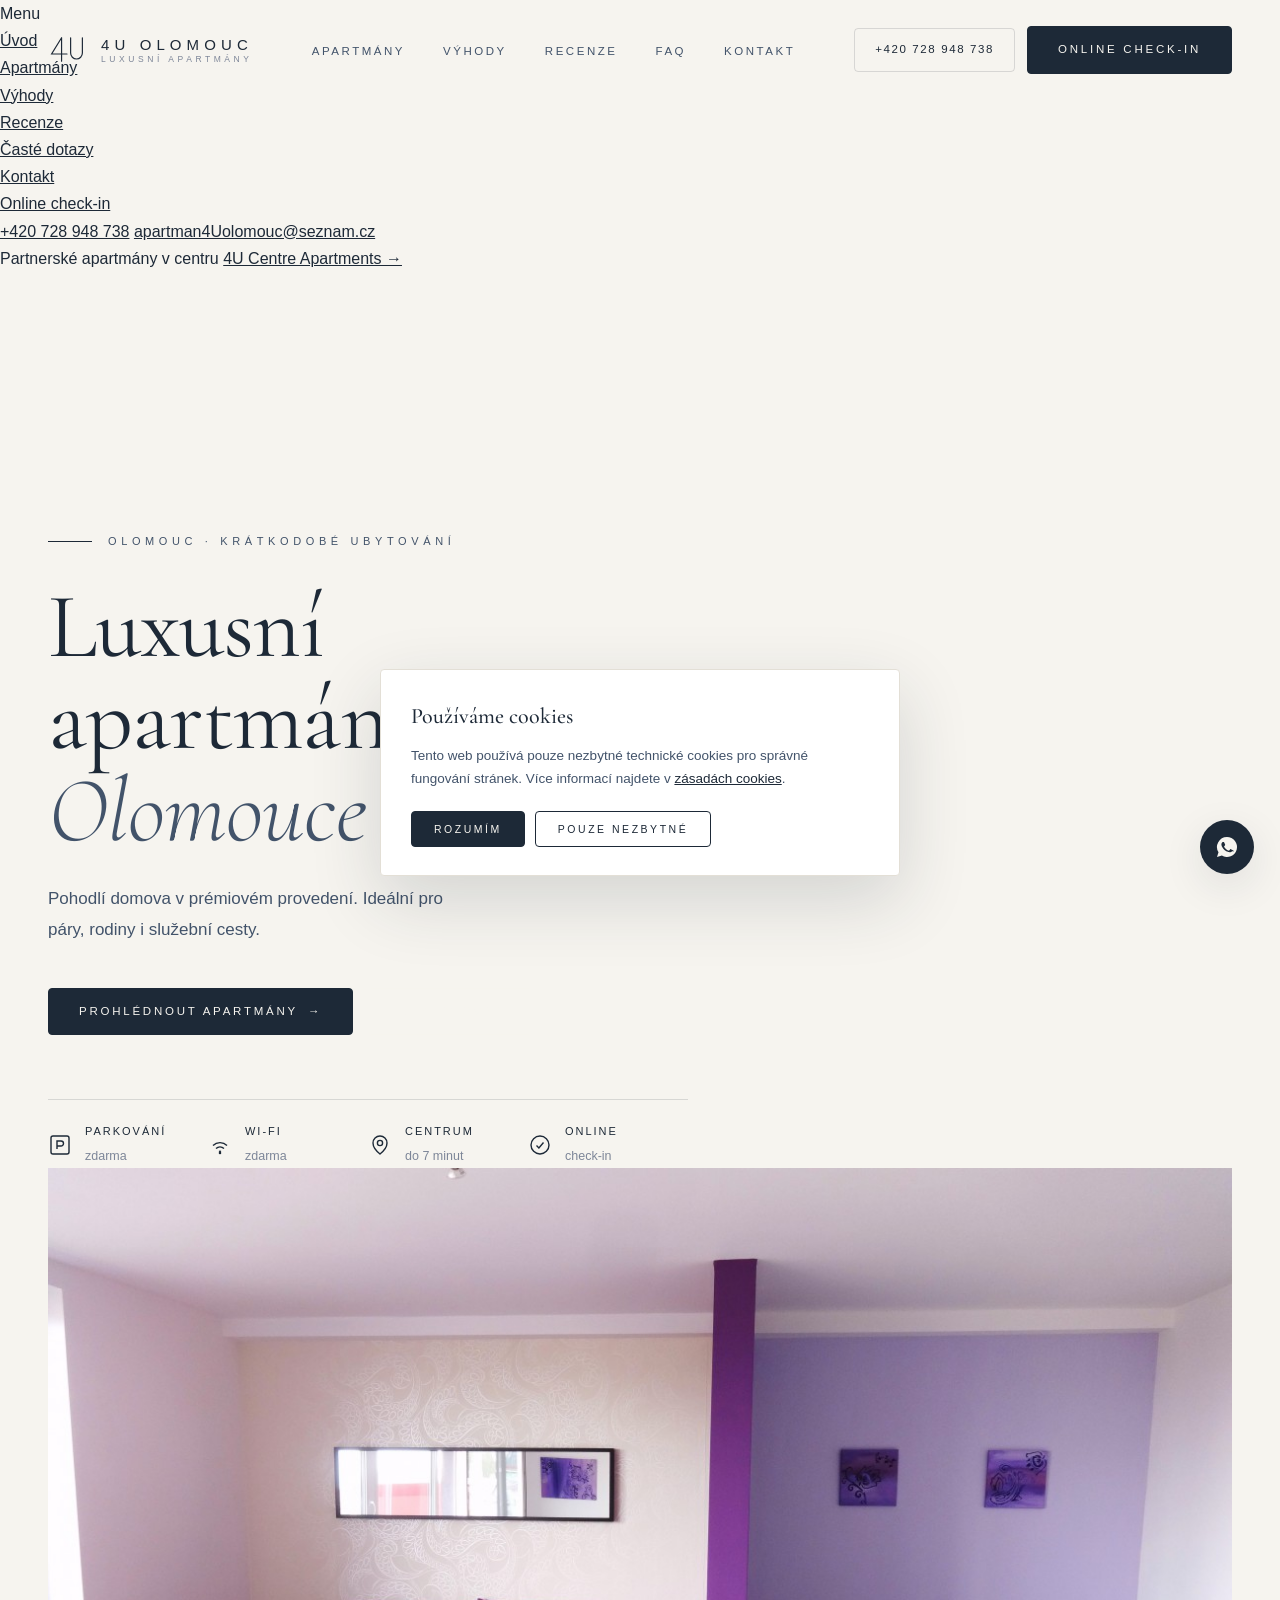
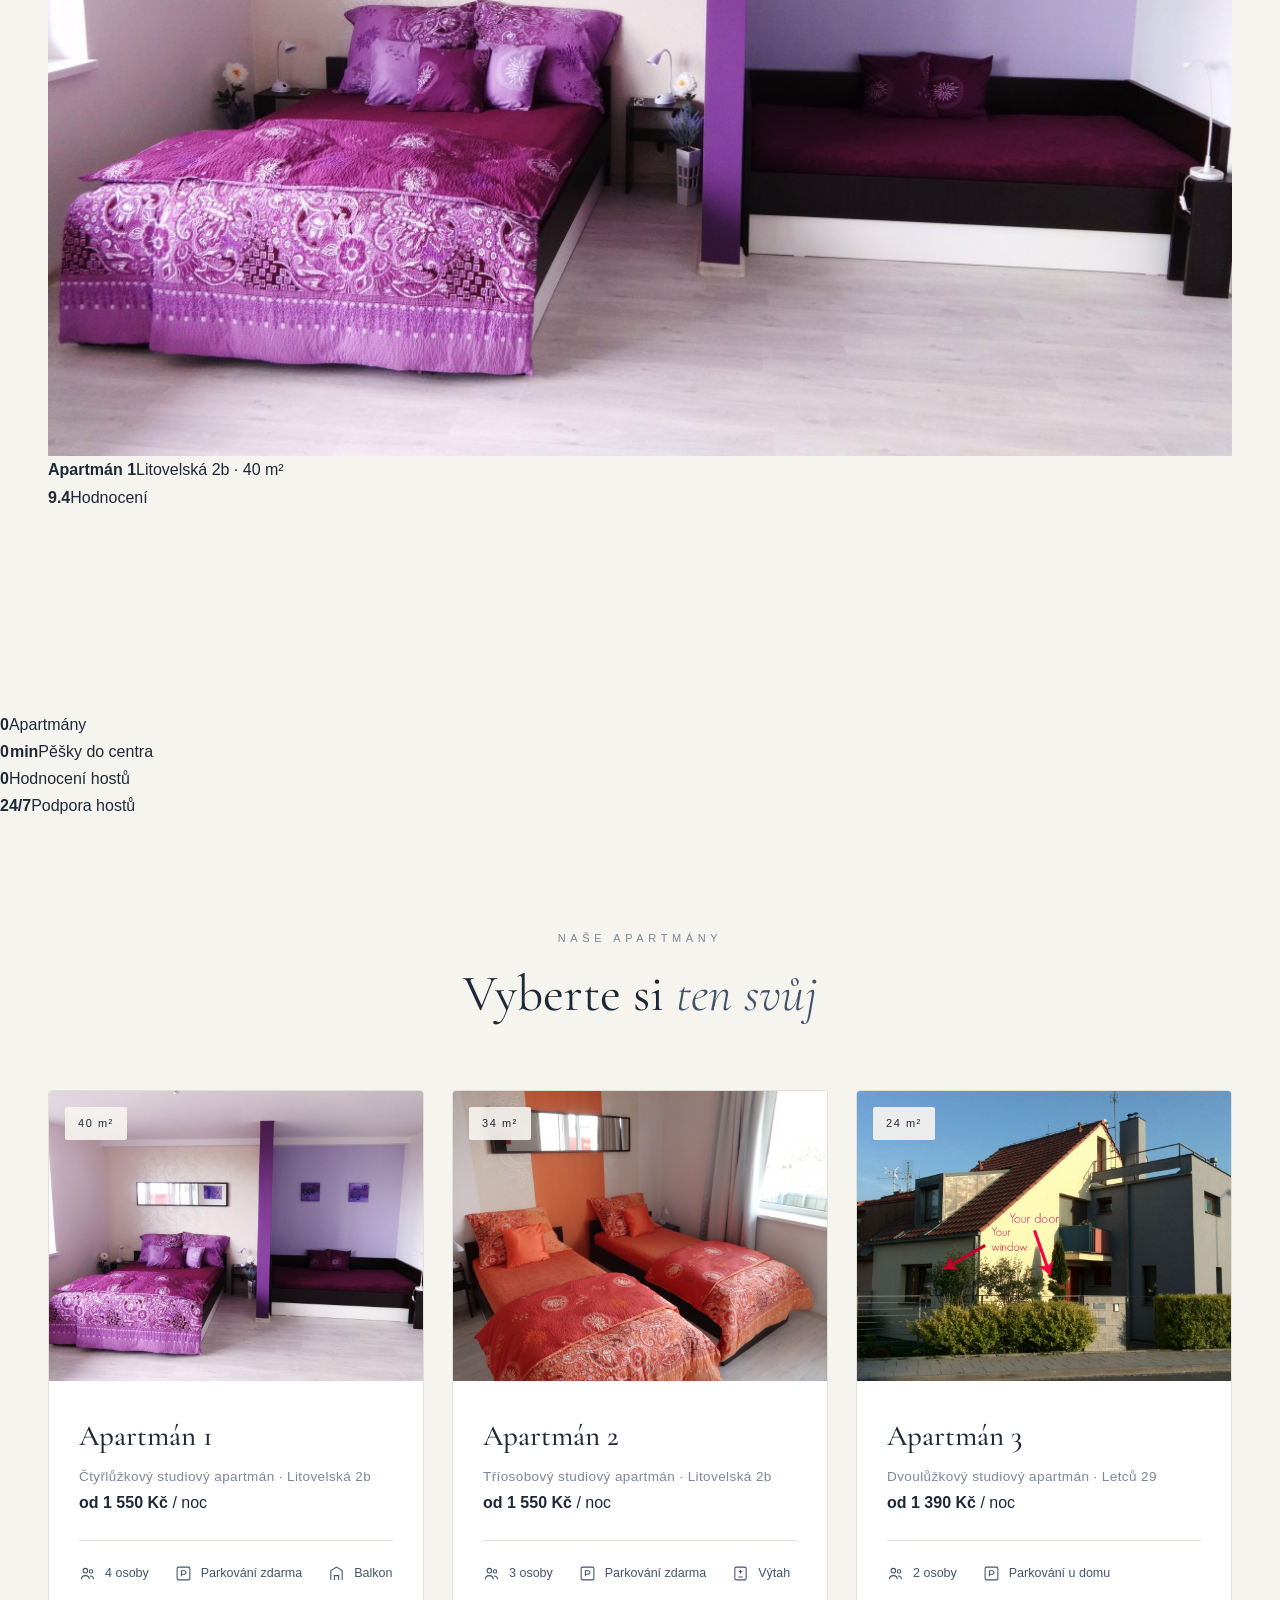
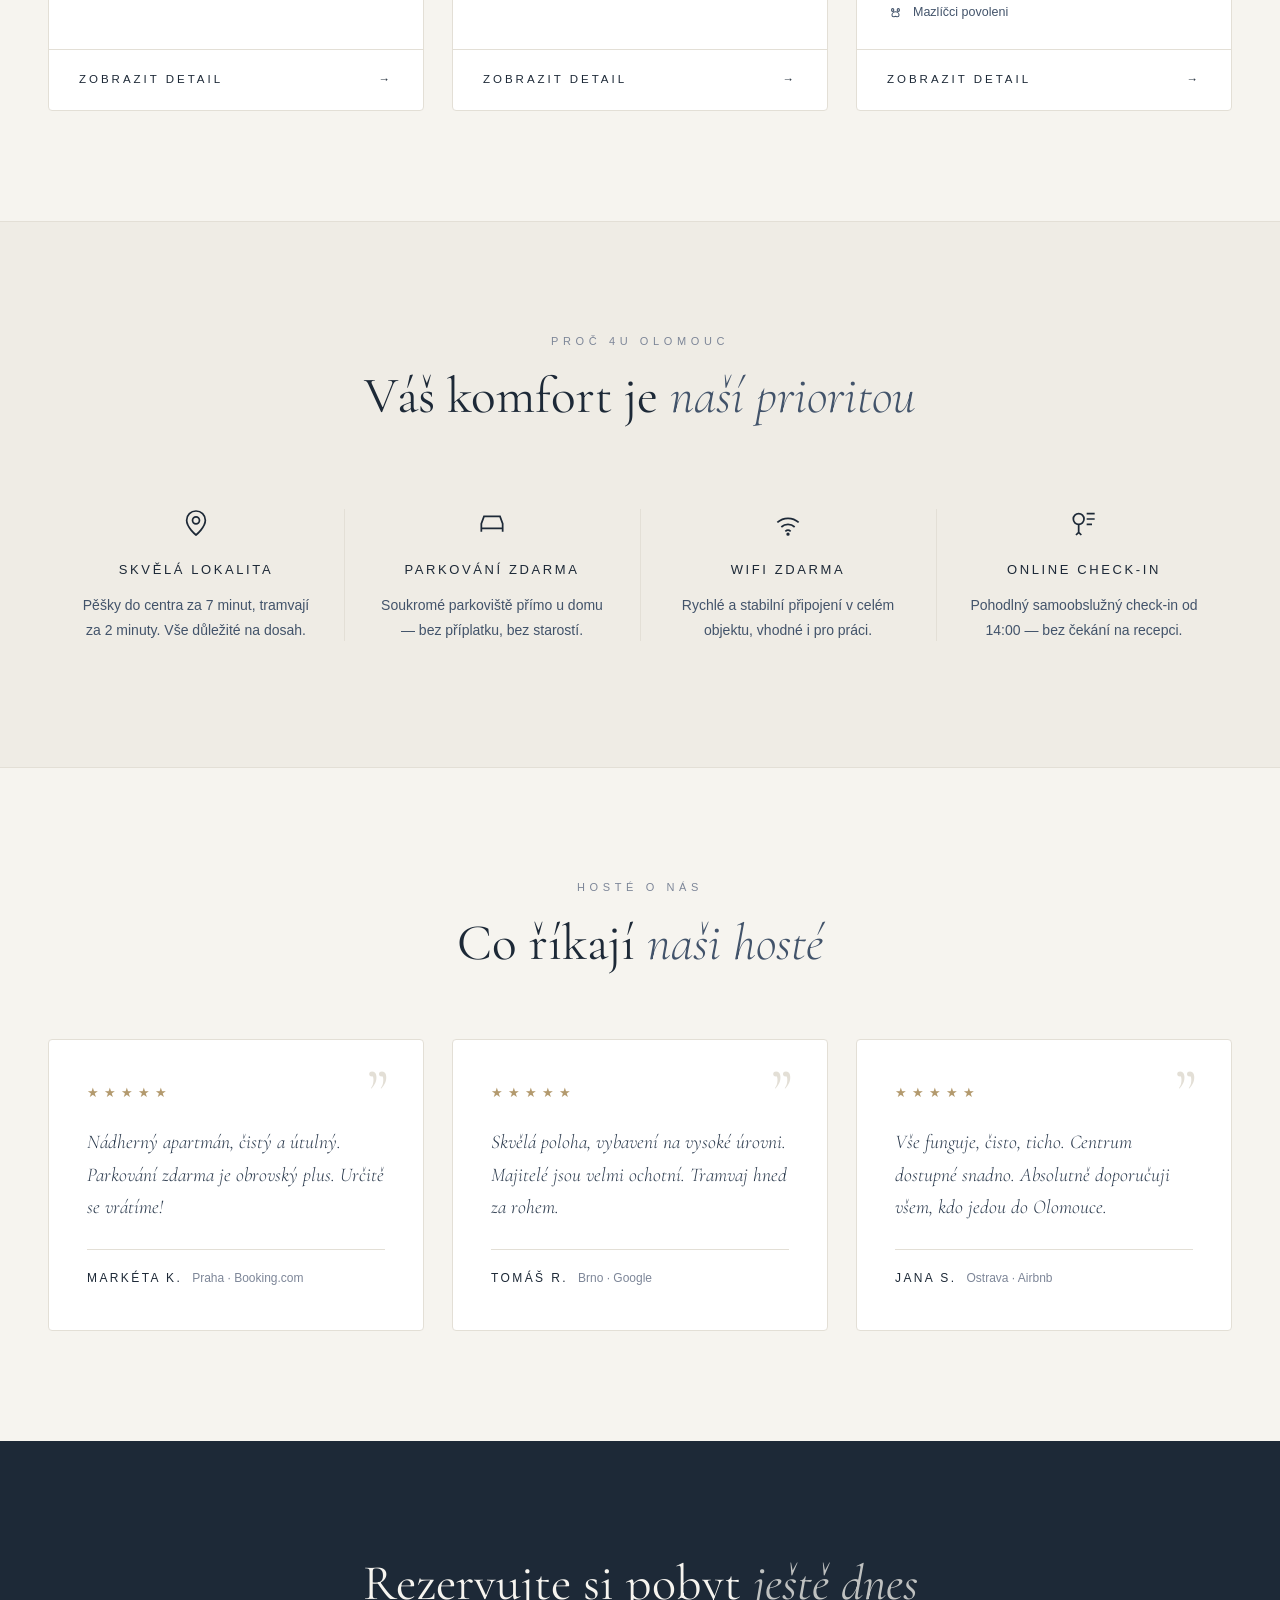
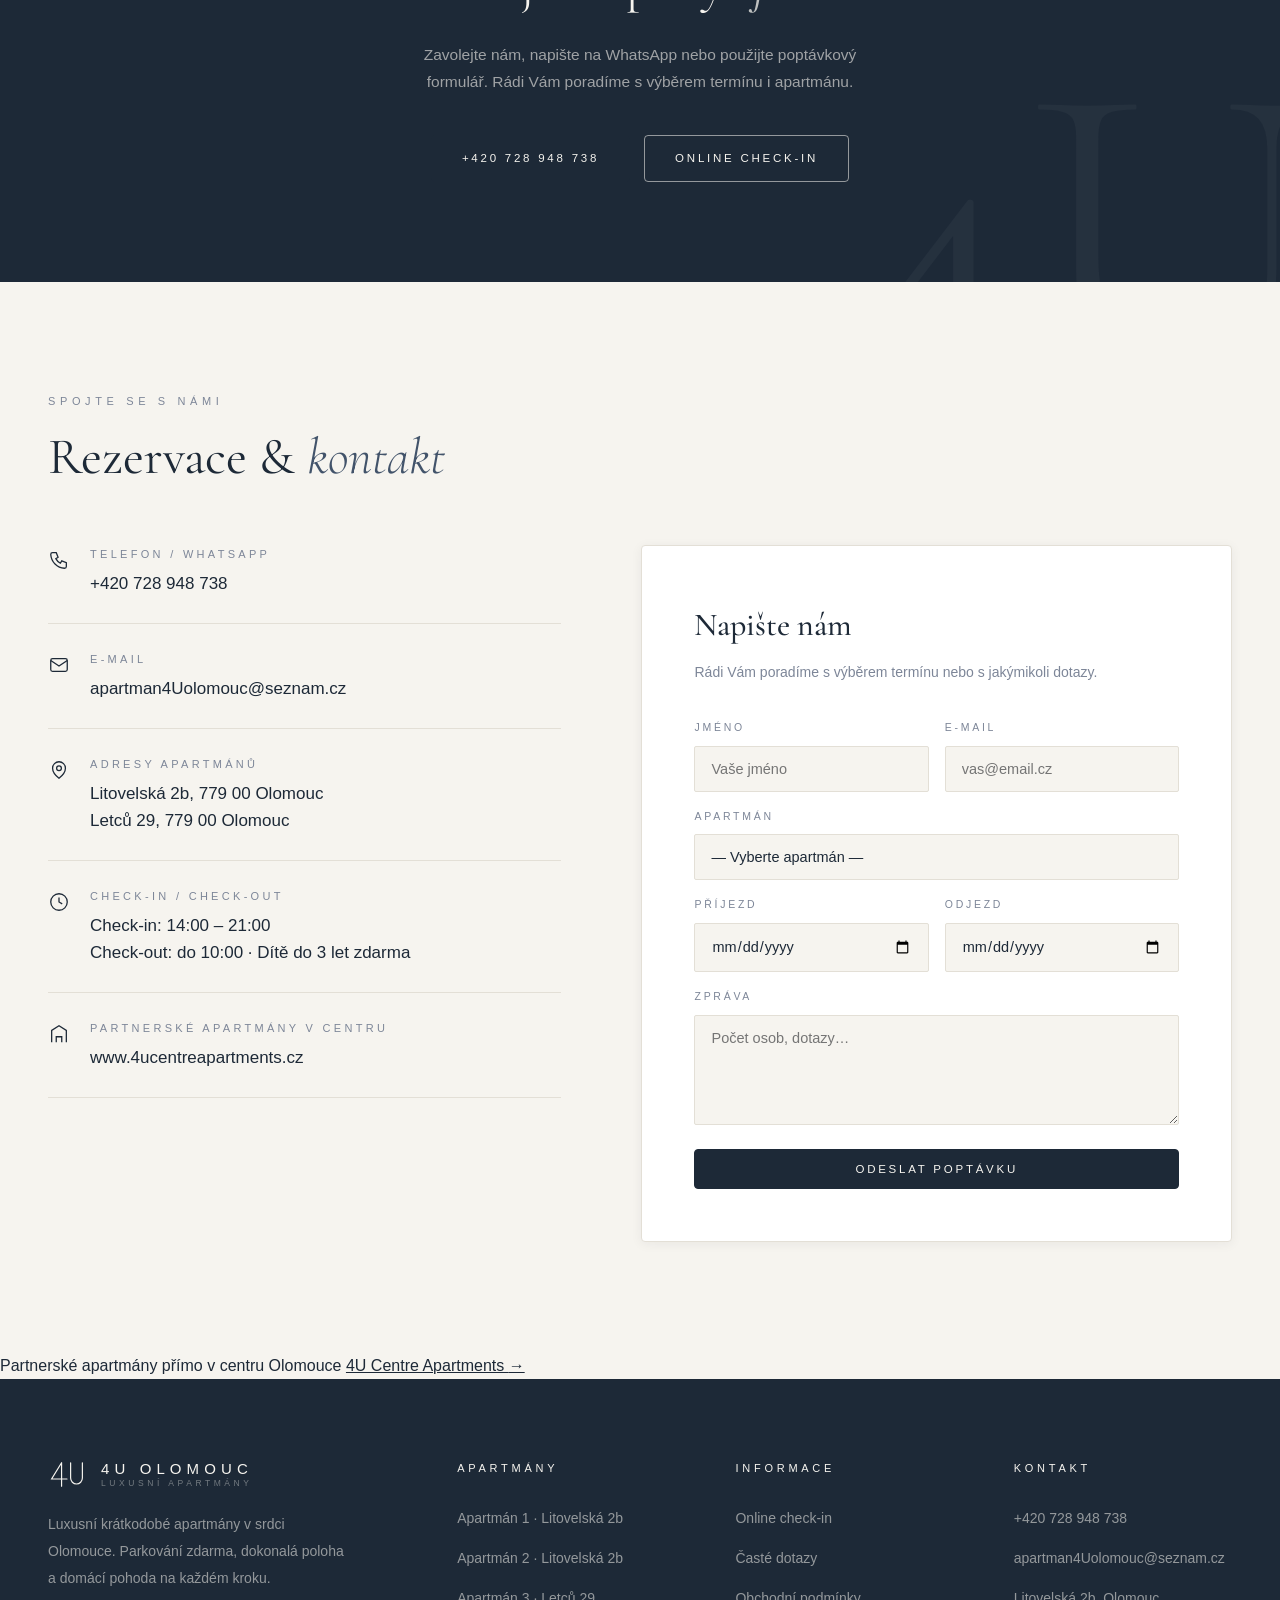
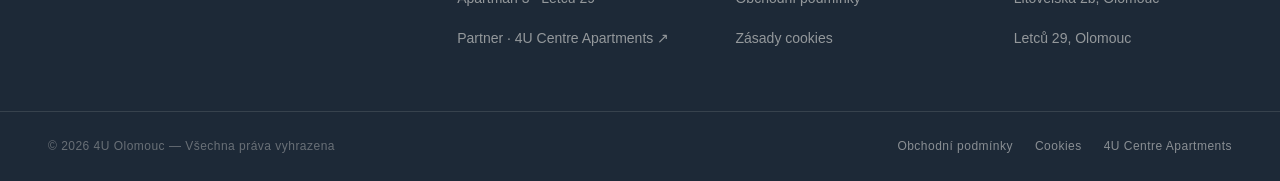
==== commit 5e5cda49: "Add files via upload" ====
--- a/index.html
+++ b/index.html
@@ -36,7 +36,7 @@
       </span>
       <span class="brand-name">4U Olomouc<small>Luxusní apartmány</small></span>
     </a>
-    <ul class="nav-menu" id="navMenu">
+    <ul class="nav-menu">
       <li><a href="#apartmany">Apartmány</a></li>
       <li><a href="#vyhody">Výhody</a></li>
       <li><a href="#recenze">Recenze</a></li>
@@ -45,52 +45,89 @@
     </ul>
     <div class="nav-actions">
       <a class="nav-tel" href="tel:+420728948738">+420 728 948 738</a>
-      <a class="btn" href="checkinolomouc.html">Online check-in</a>
-      <button class="burger" id="burger" aria-label="Otevřít menu" aria-expanded="false">
-        <span></span><span></span><span></span>
+      <a class="btn brass" href="checkinolomouc.html">Online check-in</a>
+      <button class="burger" id="burger" aria-label="Otevřít menu" aria-expanded="false" aria-controls="mmenu">
+        <span></span><span></span>
       </button>
     </div>
   </div>
 </header>
+
+<!-- ═══ MOBILE MENU ═══ -->
+<div class="mmenu" id="mmenu">
+  <div class="mmenu-inner">
+    <div class="mmenu-eyebrow">Menu</div>
+    <ul class="mmenu-links">
+      <li><a href="index.html">Úvod</a></li>
+      <li><a href="#apartmany">Apartmány</a></li>
+      <li><a href="#vyhody">Výhody</a></li>
+      <li><a href="#recenze">Recenze</a></li>
+      <li><a href="faq.html">Časté dotazy</a></li>
+      <li><a href="#kontakt">Kontakt</a></li>
+      <li><a href="checkinolomouc.html">Online check-in</a></li>
+    </ul>
+    <div class="mmenu-foot">
+      <a class="big" href="tel:+420728948738">+420 728 948 738</a>
+      <a class="big" href="mailto:apartman4Uolomouc@seznam.cz">apartman4Uolomouc@seznam.cz</a>
+      <div class="partner">
+        Partnerské apartmány v centru
+        <a href="https://www.4ucentreapartments.cz" target="_blank" rel="noopener">4U Centre Apartments →</a>
+      </div>
+    </div>
+  </div>
+</div>
 
 <!-- ═══ HERO ═══ -->
 <section class="hero" id="uvod">
-  <div class="hero-media" aria-hidden="true">
-    <img src="img/apartman01/1.jpg" alt="" class="on">
-    <img src="img/apartman02/1.jpg" alt="">
-    <img src="img/apartman03/4.jpg" alt="">
-    <img src="img/apartman01/3.jpg" alt="">
-  </div>
   <div class="hero-inner">
-    <div class="hero-eyebrow">Olomouc · krátkodobé ubytování</div>
-    <h1 class="hero-title">Luxusní apartmány <em>v srdci Olomouce</em></h1>
-    <p class="hero-lead">Pohodlí domova v prémiovém provedení. Ideální pro páry, rodiny i&nbsp;služební cesty.</p>
-    <div class="hero-cta">
-      <a href="#apartmany" class="btn">Prohlédnout apartmány</a>
-      <a href="#kontakt" class="btn ghost">Rezervovat online</a>
-    </div>
-    <div class="hero-badges">
-      <div class="hbadge">
-        <svg viewBox="0 0 24 24" fill="none" stroke-width="1.4"><rect x="3" y="3" width="18" height="18" rx="2"/><path d="M9 16V8h4a2.5 2.5 0 0 1 0 5H9"/></svg>
-        <div><b>Parkování</b><span>zdarma</span></div>
-      </div>
-      <div class="hbadge">
-        <svg viewBox="0 0 24 24" fill="none" stroke-width="1.4"><path d="M5 12.5a10 10 0 0 1 14 0M8 15.5a6 6 0 0 1 8 0M11 18.5a2 2 0 0 1 2 0"/><circle cx="12" cy="20" r=".6" fill="currentColor"/></svg>
-        <div><b>Wi-Fi</b><span>zdarma</span></div>
-      </div>
-      <div class="hbadge">
-        <svg viewBox="0 0 24 24" fill="none" stroke-width="1.4"><path d="M12 21s7-5.6 7-11a7 7 0 1 0-14 0c0 5.4 7 11 7 11Z"/><circle cx="12" cy="10" r="2.6"/></svg>
-        <div><b>Centrum</b><span>do 7 minut</span></div>
-      </div>
-      <div class="hbadge">
-        <svg viewBox="0 0 24 24" fill="none" stroke-width="1.4"><circle cx="12" cy="12" r="9"/><path d="M8.5 12.5l2.4 2.4 4.6-5.4"/></svg>
-        <div><b>Online</b><span>check-in</span></div>
-      </div>
-    </div>
-  </div>
-  <div class="scroll-hint">Scroll</div>
-  <div class="hero-dots" id="heroDots"></div>
-</section>
+    <div>
+      <div class="hero-eyebrow">Olomouc · krátkodobé ubytování</div>
+      <h1 class="hero-title">Luxusní apartmány <em>v srdci Olomouce</em></h1>
+      <p class="hero-lead">Pohodlí domova v prémiovém provedení. Ideální pro páry, rodiny i&nbsp;služební cesty.</p>
+      <div class="hero-cta">
+        <a href="#apartmany" class="btn brass">Prohlédnout apartmány <span class="arr">→</span></a>
+        <a href="#kontakt" class="btn outline-light">Rezervovat</a>
+      </div>
+      <div class="hero-badges">
+        <div class="hbadge">
+          <svg viewBox="0 0 24 24" fill="none" stroke-width="1.4"><rect x="3" y="3" width="18" height="18" rx="2"/><path d="M9 16V8h4a2.5 2.5 0 0 1 0 5H9"/></svg>
+          <div><b>Parkování</b><span>zdarma</span></div>
+        </div>
+        <div class="hbadge">
+          <svg viewBox="0 0 24 24" fill="none" stroke-width="1.4"><path d="M5 12.5a10 10 0 0 1 14 0M8 15.5a6 6 0 0 1 8 0M11 18.5a2 2 0 0 1 2 0"/><circle cx="12" cy="20" r=".6" fill="currentColor"/></svg>
+          <div><b>Wi-Fi</b><span>zdarma</span></div>
+        </div>
+        <div class="hbadge">
+          <svg viewBox="0 0 24 24" fill="none" stroke-width="1.4"><path d="M12 21s7-5.6 7-11a7 7 0 1 0-14 0c0 5.4 7 11 7 11Z"/><circle cx="12" cy="10" r="2.6"/></svg>
+          <div><b>Centrum</b><span>do 7 minut</span></div>
+        </div>
+        <div class="hbadge">
+          <svg viewBox="0 0 24 24" fill="none" stroke-width="1.4"><circle cx="12" cy="12" r="9"/><path d="M8.5 12.5l2.4 2.4 4.6-5.4"/></svg>
+          <div><b>Online</b><span>check-in</span></div>
+        </div>
+      </div>
+    </div>
+    <div class="hero-visual">
+      <div class="hero-frame" data-tilt="5">
+        <img src="img/apartman01/1.jpg" alt="Interiér apartmánu 4U Olomouc" fetchpriority="high">
+        <div class="hf-caption"><b>Apartmán 1</b><span>Litovelská 2b · 40 m²</span></div>
+      </div>
+      <div class="hero-rating" aria-label="Hodnocení hostů 9,4 z 10">
+        <b>9.4</b><span>Hodnocení</span>
+      </div>
+    </div>
+  </div>
+</section>
+
+<!-- ═══ STATS ═══ -->
+<div class="stats">
+  <div class="stats-in">
+    <div class="stat"><b><span class="count" data-to="3">0</span></b><span>Apartmány</span></div>
+    <div class="stat"><b><span class="count" data-to="7">0</span>&#8202;min</b><span>Pěšky do centra</span></div>
+    <div class="stat"><b><span class="count" data-to="9.4">0</span></b><span>Hodnocení hostů</span></div>
+    <div class="stat"><b>24/7</b><span>Podpora hostů</span></div>
+  </div>
+</div>
 
 <!-- ═══ APARTMÁNY ═══ -->
 <section id="apartmany">
@@ -98,11 +135,10 @@
     <div class="sec-head rv">
       <div class="sec-eyebrow">Naše apartmány</div>
       <h2 class="sec-title">Vyberte si <em>ten svůj</em></h2>
-      <div class="sec-rule"></div>
     </div>
     <div class="apt-grid">
 
-      <a href="apartman1.html" class="apt-card rv rv-d1">
+      <a href="apartman1.html" class="apt-card rv rv-d1" data-tilt="6">
         <div class="apt-card-media">
           <img src="img/apartman01/1.jpg" alt="Apartmán 1 — obývací část" loading="lazy">
           <span class="apt-tag">40 m²</span>
@@ -110,6 +146,7 @@
         <div class="apt-card-body">
           <h3>Apartmán 1</h3>
           <p class="apt-sub">Čtyřlůžkový studiový apartmán · Litovelská 2b</p>
+          <p class="apt-price"><b>od 1 550 Kč</b> / noc</p>
           <div class="apt-card-specs">
             <span class="spec"><svg viewBox="0 0 24 24" fill="none" stroke-width="1.5"><circle cx="9" cy="8" r="3.2"/><path d="M3.5 20c0-3 2.5-5 5.5-5s5.5 2 5.5 5"/><circle cx="17" cy="9" r="2.4"/><path d="M15.5 15.4c2.8 0 5 1.8 5 4.6"/></svg>4 osoby</span>
             <span class="spec"><svg viewBox="0 0 24 24" fill="none" stroke-width="1.5"><rect x="3" y="3" width="18" height="18" rx="2"/><path d="M9 16V8h4a2.5 2.5 0 0 1 0 5H9"/></svg>Parkování zdarma</span>
@@ -119,7 +156,7 @@
         <div class="apt-card-cta"><span>Zobrazit detail</span><span>→</span></div>
       </a>
 
-      <a href="apartman2.html" class="apt-card rv rv-d2">
+      <a href="apartman2.html" class="apt-card rv rv-d2" data-tilt="6">
         <div class="apt-card-media">
           <img src="img/apartman02/1.jpg" alt="Apartmán 2 — interiér" loading="lazy">
           <span class="apt-tag">34 m²</span>
@@ -127,6 +164,7 @@
         <div class="apt-card-body">
           <h3>Apartmán 2</h3>
           <p class="apt-sub">Tříosobový studiový apartmán · Litovelská 2b</p>
+          <p class="apt-price"><b>od 1 550 Kč</b> / noc</p>
           <div class="apt-card-specs">
             <span class="spec"><svg viewBox="0 0 24 24" fill="none" stroke-width="1.5"><circle cx="9" cy="8" r="3.2"/><path d="M3.5 20c0-3 2.5-5 5.5-5s5.5 2 5.5 5"/><circle cx="17" cy="9" r="2.4"/><path d="M15.5 15.4c2.8 0 5 1.8 5 4.6"/></svg>3 osoby</span>
             <span class="spec"><svg viewBox="0 0 24 24" fill="none" stroke-width="1.5"><rect x="3" y="3" width="18" height="18" rx="2"/><path d="M9 16V8h4a2.5 2.5 0 0 1 0 5H9"/></svg>Parkování zdarma</span>
@@ -136,7 +174,7 @@
         <div class="apt-card-cta"><span>Zobrazit detail</span><span>→</span></div>
       </a>
 
-      <a href="apartman3.html" class="apt-card rv rv-d3">
+      <a href="apartman3.html" class="apt-card rv rv-d3" data-tilt="6">
         <div class="apt-card-media">
           <img src="img/apartman03/1.jpg" alt="Apartmán 3 — ložnice" loading="lazy">
           <span class="apt-tag">24 m²</span>
@@ -144,6 +182,7 @@
         <div class="apt-card-body">
           <h3>Apartmán 3</h3>
           <p class="apt-sub">Dvoulůžkový studiový apartmán · Letců 29</p>
+          <p class="apt-price"><b>od 1 390 Kč</b> / noc</p>
           <div class="apt-card-specs">
             <span class="spec"><svg viewBox="0 0 24 24" fill="none" stroke-width="1.5"><circle cx="9" cy="8" r="3.2"/><path d="M3.5 20c0-3 2.5-5 5.5-5s5.5 2 5.5 5"/><circle cx="17" cy="9" r="2.4"/><path d="M15.5 15.4c2.8 0 5 1.8 5 4.6"/></svg>2 osoby</span>
             <span class="spec"><svg viewBox="0 0 24 24" fill="none" stroke-width="1.5"><rect x="3" y="3" width="18" height="18" rx="2"/><path d="M9 16V8h4a2.5 2.5 0 0 1 0 5H9"/></svg>Parkování u domu</span>
@@ -163,26 +202,25 @@
     <div class="sec-head rv">
       <div class="sec-eyebrow">Proč 4U Olomouc</div>
       <h2 class="sec-title">Váš komfort je <em>naší prioritou</em></h2>
-      <div class="sec-rule"></div>
     </div>
     <div class="feat-grid">
       <div class="feat rv rv-d1">
-        <svg viewBox="0 0 24 24" fill="none" stroke-width="1.3"><path d="M12 21s7-5.6 7-11a7 7 0 1 0-14 0c0 5.4 7 11 7 11Z"/><circle cx="12" cy="10" r="2.6"/></svg>
+        <div class="feat-ic"><svg viewBox="0 0 24 24" fill="none" stroke-width="1.3"><path d="M12 21s7-5.6 7-11a7 7 0 1 0-14 0c0 5.4 7 11 7 11Z"/><circle cx="12" cy="10" r="2.6"/></svg></div>
         <h3>Skvělá lokalita</h3>
         <p>Pěšky do centra za 7 minut, tramvají za 2 minuty. Vše důležité na dosah.</p>
       </div>
       <div class="feat rv rv-d2">
-        <svg viewBox="0 0 24 24" fill="none" stroke-width="1.3"><path d="M4 16v-3.5L6 7h12l2 5.5V16M4 16h16M4 16v2.5M20 16v2.5M7 13.2h.01M17 13.2h.01"/></svg>
+        <div class="feat-ic"><svg viewBox="0 0 24 24" fill="none" stroke-width="1.3"><path d="M4 16v-3.5L6 7h12l2 5.5V16M4 16h16M4 16v2.5M20 16v2.5M7 13.2h.01M17 13.2h.01"/></svg></div>
         <h3>Parkování zdarma</h3>
         <p>Soukromé parkoviště přímo u domu — bez příplatku, bez starostí.</p>
       </div>
       <div class="feat rv rv-d3">
-        <svg viewBox="0 0 24 24" fill="none" stroke-width="1.3"><path d="M4 11.5a12 12 0 0 1 16 0M7 15a7.5 7.5 0 0 1 10 0M10 18.3a3 3 0 0 1 4 0"/><circle cx="12" cy="20.4" r=".6" fill="currentColor"/></svg>
+        <div class="feat-ic"><svg viewBox="0 0 24 24" fill="none" stroke-width="1.3"><path d="M4 11.5a12 12 0 0 1 16 0M7 15a7.5 7.5 0 0 1 10 0M10 18.3a3 3 0 0 1 4 0"/><circle cx="12" cy="20.4" r=".6" fill="currentColor"/></svg></div>
         <h3>WiFi zdarma</h3>
         <p>Rychlé a stabilní připojení v celém objektu, vhodné i pro práci.</p>
       </div>
       <div class="feat rv rv-d4">
-        <svg viewBox="0 0 24 24" fill="none" stroke-width="1.3"><circle cx="8" cy="9" r="4"/><path d="M8 13v6m0 0-2 2m2-2 2 2M14 5h6m-6 4h6m-6 4h4"/></svg>
+        <div class="feat-ic"><svg viewBox="0 0 24 24" fill="none" stroke-width="1.3"><circle cx="8" cy="9" r="4"/><path d="M8 13v6m0 0-2 2m2-2 2 2M14 5h6m-6 4h6m-6 4h4"/></svg></div>
         <h3>Online check-in</h3>
         <p>Pohodlný samoobslužný check-in od 14:00 — bez čekání na recepci.</p>
       </div>
@@ -196,22 +234,21 @@
     <div class="sec-head rv">
       <div class="sec-eyebrow">Hosté o nás</div>
       <h2 class="sec-title">Co říkají <em>naši hosté</em></h2>
-      <div class="sec-rule"></div>
     </div>
     <div class="rev-grid">
-      <div class="rev rv rv-d1">
+      <div class="rev rv rv-d1" data-tilt="5">
         <span class="rev-mark">”</span>
         <div class="rev-stars">★★★★★</div>
         <p>Nádherný apartmán, čistý a útulný. Parkování zdarma je obrovský plus. Určitě se vrátíme!</p>
         <div class="rev-who"><b>Markéta K.</b><span>Praha · Booking.com</span></div>
       </div>
-      <div class="rev rv rv-d2">
+      <div class="rev rv rv-d2" data-tilt="5">
         <span class="rev-mark">”</span>
         <div class="rev-stars">★★★★★</div>
         <p>Skvělá poloha, vybavení na vysoké úrovni. Majitelé jsou velmi ochotní. Tramvaj hned za rohem.</p>
         <div class="rev-who"><b>Tomáš R.</b><span>Brno · Google</span></div>
       </div>
-      <div class="rev rv rv-d3">
+      <div class="rev rv rv-d3" data-tilt="5">
         <span class="rev-mark">”</span>
         <div class="rev-stars">★★★★★</div>
         <p>Vše funguje, čisto, ticho. Centrum dostupné snadno. Absolutně doporučuji všem, kdo jedou do Olomouce.</p>
@@ -227,7 +264,7 @@
     <h2>Rezervujte si pobyt <em>ještě dnes</em></h2>
     <p>Zavolejte nám, napište na WhatsApp nebo použijte poptávkový formulář. Rádi Vám poradíme s výběrem termínu i apartmánu.</p>
     <div class="row">
-      <a href="tel:+420728948738" class="btn light">+420 728 948 738</a>
+      <a href="tel:+420728948738" class="btn brass">+420 728 948 738</a>
       <a href="checkinolomouc.html" class="btn outline-light">Online check-in</a>
     </div>
   </div>
@@ -239,7 +276,6 @@
     <div class="sec-head left rv">
       <div class="sec-eyebrow">Spojte se s námi</div>
       <h2 class="sec-title">Rezervace &amp; <em>kontakt</em></h2>
-      <div class="sec-rule"></div>
     </div>
     <div class="contact-grid">
       <div class="rv">
@@ -258,6 +294,10 @@
         <div class="c-item">
           <svg viewBox="0 0 24 24" fill="none" stroke-width="1.4"><circle cx="12" cy="12" r="9"/><path d="M12 7v5l3.5 2"/></svg>
           <div><h4>Check-in / Check-out</h4><p>Check-in: 14:00 – 21:00<br>Check-out: do 10:00 · Dítě do 3 let zdarma</p></div>
+        </div>
+        <div class="c-item">
+          <svg viewBox="0 0 24 24" fill="none" stroke-width="1.4"><path d="M4 21V8l8-5 8 5v13M9 21v-6h6v6"/></svg>
+          <div><h4>Partnerské apartmány v centru</h4><a href="https://www.4ucentreapartments.cz" target="_blank" rel="noopener">www.4ucentreapartments.cz</a></div>
         </div>
       </div>
       <div class="form-card rv rv-d2">
@@ -287,6 +327,14 @@
     </div>
   </div>
 </section>
+
+<!-- ═══ PARTNER ═══ -->
+<div class="partner-strip">
+  <div class="in">
+    <span>Partnerské apartmány přímo v centru Olomouce</span>
+    <a href="https://www.4ucentreapartments.cz" target="_blank" rel="noopener">4U Centre Apartments <span class="arr">→</span></a>
+  </div>
+</div>
 
 <!-- ═══ FOOTER ═══ -->
 <footer>
@@ -309,6 +357,7 @@
         <li><a href="apartman1.html">Apartmán 1 · Litovelská 2b</a></li>
         <li><a href="apartman2.html">Apartmán 2 · Litovelská 2b</a></li>
         <li><a href="apartman3.html">Apartmán 3 · Letců 29</a></li>
+        <li><a href="https://www.4ucentreapartments.cz" target="_blank" rel="noopener">Partner · 4U Centre Apartments ↗</a></li>
       </ul>
     </div>
     <div class="foot-col">
@@ -336,7 +385,7 @@
       <div class="foot-legal">
         <a href="obchodni-podminky.html">Obchodní podmínky</a>
         <a href="cookies.html">Cookies</a>
-        <a href="faq.html">FAQ</a>
+        <a href="https://www.4ucentreapartments.cz" target="_blank" rel="noopener">4U Centre Apartments</a>
       </div>
     </div>
   </div>
--- a/css/style.css
+++ b/css/style.css
@@ -0,0 +1,535 @@
+/* ═══════════════════════════════════════════════
+   4U OLOMOUC — Luxusní apartmány
+   Shared stylesheet
+   ═══════════════════════════════════════════════ */
+
+:root{
+  --paper:#f6f4ef;
+  --paper-soft:#efece5;
+  --white:#ffffff;
+  --ink:#1d2937;
+  --ink-2:#2b3a4d;
+  --ink-soft:#42536a;
+  --muted:#7d8698;
+  --line:#e3dfd6;
+  --line-dark:rgba(29,41,55,.14);
+  --brass:#b39a6e;
+  --shadow-sm:0 2px 12px rgba(29,41,55,.06);
+  --shadow-md:0 12px 40px rgba(29,41,55,.10);
+  --shadow-lg:0 24px 70px rgba(29,41,55,.16);
+  --r:4px;
+  --ease:cubic-bezier(.25,.7,.2,1);
+}
+
+*,*::before,*::after{margin:0;padding:0;box-sizing:border-box;}
+html{scroll-behavior:smooth;}
+body{
+  font-family:'Jost',sans-serif;font-weight:300;
+  background:var(--paper);color:var(--ink);
+  font-size:16px;line-height:1.7;
+  overflow-x:hidden;
+  -webkit-font-smoothing:antialiased;
+}
+img{max-width:100%;display:block;}
+a{color:inherit;}
+
+::selection{background:var(--ink);color:var(--paper);}
+
+@media(prefers-reduced-motion:reduce){
+  *,*::before,*::after{animation-duration:.01ms!important;transition-duration:.01ms!important;}
+  html{scroll-behavior:auto;}
+}
+
+/* ── PRELOADER ─────────────────────────────── */
+#loader{
+  position:fixed;inset:0;z-index:5000;
+  background:var(--paper);
+  display:flex;flex-direction:column;align-items:center;justify-content:center;gap:34px;
+  transition:opacity .8s var(--ease),visibility .8s;
+}
+#loader.done{opacity:0;visibility:hidden;pointer-events:none;}
+.loader-mark{
+  animation:markTilt 2.6s ease-in-out infinite;
+  transform-origin:50% 60%;
+}
+.loader-mark svg{width:110px;height:auto;overflow:visible;}
+.loader-mark path{
+  fill:none;stroke:var(--ink);stroke-width:2.4;stroke-linecap:round;
+  stroke-dasharray:520;stroke-dashoffset:520;
+  animation:markDraw 2.4s var(--ease) forwards;
+}
+.loader-mark path:nth-child(2){animation-delay:.35s;}
+@keyframes markDraw{to{stroke-dashoffset:0;}}
+@keyframes markTilt{
+  0%,100%{transform:rotate(-5deg);}
+  50%{transform:rotate(5deg);}
+}
+.loader-word{
+  font-family:'Jost',sans-serif;font-size:12px;letter-spacing:.55em;
+  text-transform:uppercase;color:var(--ink-soft);padding-left:.55em;
+  opacity:0;animation:fadeUp 1s .9s var(--ease) forwards;
+}
+.loader-bar{
+  width:150px;height:1px;background:var(--line);position:relative;overflow:hidden;
+  opacity:0;animation:fadeUp 1s 1.1s var(--ease) forwards;
+}
+.loader-bar::after{
+  content:'';position:absolute;inset:0;background:var(--ink);
+  transform:translateX(-100%);animation:barFill 2.1s .5s var(--ease) forwards;
+}
+@keyframes barFill{to{transform:translateX(0);}}
+@keyframes fadeUp{from{opacity:0;transform:translateY(10px);}to{opacity:1;transform:translateY(0);}}
+body.loading{overflow:hidden;}
+
+/* ── MONOGRAM (nav + footer) ───────────────── */
+.mono svg{display:block;}
+.mono path{fill:none;stroke:currentColor;stroke-width:2.6;stroke-linecap:round;}
+
+/* ── REVEAL ON SCROLL ──────────────────────── */
+.rv{opacity:0;transform:translateY(26px);transition:opacity .85s var(--ease),transform .85s var(--ease);}
+.rv.in{opacity:1;transform:none;}
+.rv-d1{transition-delay:.08s}.rv-d2{transition-delay:.16s}.rv-d3{transition-delay:.24s}.rv-d4{transition-delay:.32s}
+
+/* ── NAV ───────────────────────────────────── */
+header{
+  position:fixed;top:0;left:0;right:0;z-index:900;
+  transition:background .35s,box-shadow .35s,padding .35s;
+}
+.nav{
+  max-width:1360px;margin:0 auto;
+  display:flex;align-items:center;justify-content:space-between;
+  padding:26px 48px;transition:padding .35s;
+}
+header.solid{background:rgba(246,244,239,.94);backdrop-filter:blur(16px) saturate(1.3);box-shadow:var(--shadow-sm);}
+header.solid .nav{padding:14px 48px;}
+.brand{display:flex;align-items:center;gap:15px;text-decoration:none;color:var(--ink);}
+.brand .mono{color:var(--ink);transition:transform .4s var(--ease);}
+.brand:hover .mono{transform:rotate(-6deg);}
+.brand-name{font-size:15px;letter-spacing:.34em;text-transform:uppercase;font-weight:400;line-height:1.3;}
+.brand-name small{display:block;font-size:8.5px;letter-spacing:.42em;color:var(--muted);font-weight:300;}
+.nav-menu{display:flex;align-items:center;gap:38px;list-style:none;}
+.nav-menu a{
+  text-decoration:none;font-size:11.5px;letter-spacing:.22em;text-transform:uppercase;
+  color:var(--ink-soft);font-weight:400;position:relative;padding-bottom:3px;transition:color .25s;
+}
+.nav-menu a::after{content:'';position:absolute;left:0;bottom:0;width:0;height:1px;background:var(--ink);transition:width .35s var(--ease);}
+.nav-menu a:hover,.nav-menu a.active{color:var(--ink);}
+.nav-menu a:hover::after,.nav-menu a.active::after{width:100%;}
+.nav-menu a:focus-visible{outline:2px solid var(--ink);outline-offset:4px;}
+.nav-actions{display:flex;align-items:center;gap:12px;}
+.nav-tel{
+  display:inline-flex;align-items:center;gap:8px;text-decoration:none;
+  border:1px solid var(--line-dark);border-radius:var(--r);
+  padding:11px 20px;font-size:11.5px;letter-spacing:.14em;color:var(--ink);
+  transition:border-color .25s,background .25s;
+}
+.nav-tel:hover{border-color:var(--ink);background:rgba(29,41,55,.04);}
+.btn{
+  display:inline-flex;align-items:center;justify-content:center;gap:10px;
+  background:var(--ink);color:var(--paper);text-decoration:none;
+  padding:13px 30px;border-radius:var(--r);border:1px solid var(--ink);
+  font-family:'Jost',sans-serif;font-size:11.5px;letter-spacing:.24em;text-transform:uppercase;font-weight:400;
+  cursor:pointer;transition:background .3s,color .3s,transform .3s,box-shadow .3s;
+}
+.btn:hover{background:var(--ink-2);transform:translateY(-2px);box-shadow:var(--shadow-md);}
+.btn:focus-visible{outline:2px solid var(--ink);outline-offset:3px;}
+.btn.ghost{background:transparent;color:var(--ink);}
+.btn.ghost:hover{background:var(--ink);color:var(--paper);}
+.btn.light{background:var(--paper);color:var(--ink);border-color:var(--paper);}
+.btn.light:hover{background:var(--white);}
+.btn.outline-light{background:transparent;color:var(--paper);border-color:rgba(246,244,239,.55);}
+.btn.outline-light:hover{background:rgba(246,244,239,.12);border-color:var(--paper);}
+.burger{display:none;background:none;border:0;cursor:pointer;padding:8px;z-index:1001;}
+.burger span{display:block;width:24px;height:1.5px;background:var(--ink);margin:6px 0;transition:.35s var(--ease);}
+.burger.open span:nth-child(1){transform:translateY(7.5px) rotate(45deg);}
+.burger.open span:nth-child(2){opacity:0;}
+.burger.open span:nth-child(3){transform:translateY(-7.5px) rotate(-45deg);}
+
+/* ── HERO (homepage) ───────────────────────── */
+.hero{
+  position:relative;min-height:100vh;display:flex;align-items:center;
+  background:linear-gradient(105deg,var(--paper) 0%,var(--paper) 34%,rgba(246,244,239,0) 62%);
+  overflow:hidden;
+}
+.hero-media{position:absolute;inset:0;z-index:-2;}
+.hero-media img{
+  width:100%;height:100%;object-fit:cover;
+  position:absolute;inset:0;opacity:0;transform:scale(1.06);
+  transition:opacity 1.8s var(--ease),transform 8s linear;
+}
+.hero-media img.on{opacity:1;transform:scale(1);}
+.hero::before{
+  content:'';position:absolute;inset:0;z-index:-1;
+  background:linear-gradient(100deg,rgba(246,244,239,.97) 0%,rgba(246,244,239,.88) 30%,rgba(246,244,239,.25) 58%,rgba(246,244,239,0) 75%),
+             linear-gradient(to top,rgba(246,244,239,1) 0%,rgba(246,244,239,0) 18%);
+}
+.hero-inner{max-width:1360px;margin:0 auto;padding:150px 48px 90px;width:100%;}
+.hero-eyebrow{
+  font-size:11px;letter-spacing:.42em;text-transform:uppercase;color:var(--ink-soft);
+  display:flex;align-items:center;gap:16px;margin-bottom:30px;
+}
+.hero-eyebrow::before{content:'';width:44px;height:1px;background:var(--ink);}
+h1.hero-title{
+  font-family:'Cormorant Garamond',serif;font-weight:400;
+  font-size:clamp(52px,7.2vw,104px);line-height:1.0;letter-spacing:-.01em;
+  color:var(--ink);max-width:620px;
+}
+h1.hero-title em{font-style:italic;font-weight:300;color:var(--ink-soft);}
+.hero-lead{margin-top:26px;font-size:17px;line-height:1.85;color:var(--ink-soft);max-width:420px;font-weight:300;}
+.hero-cta{display:flex;gap:14px;flex-wrap:wrap;margin-top:42px;}
+.hero-badges{
+  display:flex;gap:0;margin-top:64px;max-width:640px;
+  border-top:1px solid var(--line-dark);
+}
+.hbadge{flex:1;padding:22px 24px 0 0;display:flex;align-items:center;gap:13px;}
+.hbadge svg{width:24px;height:24px;stroke:var(--ink);flex-shrink:0;}
+.hbadge b{display:block;font-size:11px;letter-spacing:.18em;text-transform:uppercase;font-weight:500;}
+.hbadge span{font-size:12.5px;color:var(--muted);}
+.hero-dots{position:absolute;bottom:44px;right:48px;display:flex;gap:8px;z-index:2;}
+.hero-dot{width:26px;height:2px;background:rgba(29,41,55,.22);border:0;cursor:pointer;transition:background .3s;padding:0;}
+.hero-dot.on{background:var(--ink);}
+.scroll-hint{
+  position:absolute;bottom:40px;left:48px;z-index:2;
+  font-size:10px;letter-spacing:.4em;text-transform:uppercase;color:var(--muted);
+  display:flex;align-items:center;gap:14px;
+}
+.scroll-hint::after{content:'';width:1px;height:44px;background:linear-gradient(var(--ink),transparent);animation:hint 2.4s ease-in-out infinite;}
+@keyframes hint{0%,100%{opacity:.25}50%{opacity:1}}
+
+/* ── PAGE HERO (subpages) ──────────────────── */
+.page-hero{padding:190px 0 70px;border-bottom:1px solid var(--line);}
+.page-hero .crumbs{font-size:11px;letter-spacing:.3em;text-transform:uppercase;color:var(--muted);margin-bottom:22px;}
+.page-hero .crumbs a{text-decoration:none;color:var(--ink-soft);}
+.page-hero .crumbs a:hover{color:var(--ink);}
+.page-hero h1{
+  font-family:'Cormorant Garamond',serif;font-weight:400;
+  font-size:clamp(42px,5.4vw,72px);line-height:1.05;color:var(--ink);
+}
+.page-hero h1 em{font-style:italic;font-weight:300;color:var(--ink-soft);}
+.page-hero p.sub{margin-top:18px;color:var(--ink-soft);max-width:560px;font-size:16.5px;}
+
+/* ── LAYOUT ────────────────────────────────── */
+.wrap{max-width:1360px;margin:0 auto;padding:0 48px;}
+.wrap-narrow{max-width:880px;margin:0 auto;padding:0 48px;}
+section{padding:110px 0;}
+.sec-head{text-align:center;max-width:640px;margin:0 auto 68px;}
+.sec-eyebrow{font-size:11px;letter-spacing:.42em;text-transform:uppercase;color:var(--muted);margin-bottom:18px;}
+.sec-title{
+  font-family:'Cormorant Garamond',serif;font-weight:400;
+  font-size:clamp(34px,4vw,52px);line-height:1.1;color:var(--ink);
+}
+.sec-title em{font-style:italic;font-weight:300;color:var(--ink-soft);}
+.sec-rule{width:38px;height:1px;background:var(--ink);margin:26px auto 0;}
+.sec-head.left{text-align:left;margin:0 0 60px;}
+.sec-head.left .sec-rule{margin:26px 0 0;}
+
+/* ── APARTMENT CARDS ───────────────────────── */
+.apt-grid{display:grid;grid-template-columns:repeat(3,1fr);gap:28px;}
+.apt-card{
+  background:var(--white);border:1px solid var(--line);border-radius:var(--r);
+  overflow:hidden;text-decoration:none;color:var(--ink);display:flex;flex-direction:column;
+  transition:transform .45s var(--ease),box-shadow .45s var(--ease);
+}
+.apt-card:hover{transform:translateY(-8px);box-shadow:var(--shadow-lg);}
+.apt-card-media{position:relative;aspect-ratio:4/3.1;overflow:hidden;background:var(--paper-soft);}
+.apt-card-media img{width:100%;height:100%;object-fit:cover;transition:transform 1.1s var(--ease);}
+.apt-card:hover .apt-card-media img{transform:scale(1.06);}
+.apt-tag{
+  position:absolute;top:16px;left:16px;background:rgba(246,244,239,.92);backdrop-filter:blur(6px);
+  font-size:11px;letter-spacing:.14em;padding:7px 13px;border-radius:2px;font-weight:400;
+}
+.apt-card-body{padding:30px 30px 0;flex:1;}
+.apt-card h3{font-family:'Cormorant Garamond',serif;font-size:29px;font-weight:500;margin-bottom:5px;}
+.apt-card .apt-sub{font-size:13.5px;color:var(--muted);letter-spacing:.03em;}
+.apt-card-specs{
+  display:flex;flex-wrap:wrap;gap:18px 26px;margin-top:24px;padding-top:22px;
+  border-top:1px solid var(--line);
+}
+.spec{display:flex;align-items:center;gap:9px;font-size:12.5px;color:var(--ink-soft);}
+.spec svg{width:17px;height:17px;stroke:var(--ink-soft);flex-shrink:0;}
+.apt-card-cta{
+  margin-top:26px;padding:20px 30px;border-top:1px solid var(--line);
+  display:flex;align-items:center;justify-content:space-between;
+  font-size:11.5px;letter-spacing:.26em;text-transform:uppercase;font-weight:400;
+  transition:background .3s,letter-spacing .3s;
+}
+.apt-card-cta span:last-child{transition:transform .35s var(--ease);}
+.apt-card:hover .apt-card-cta{background:var(--paper);}
+.apt-card:hover .apt-card-cta span:last-child{transform:translateX(6px);}
+.apt-more{text-align:center;margin-top:52px;}
+
+/* ── FEATURES ──────────────────────────────── */
+.features{background:var(--paper-soft);border-top:1px solid var(--line);border-bottom:1px solid var(--line);}
+.feat-grid{display:grid;grid-template-columns:repeat(4,1fr);gap:0;}
+.feat{
+  padding:14px 34px;text-align:center;position:relative;
+}
+.feat + .feat::before{content:'';position:absolute;left:0;top:10%;bottom:10%;width:1px;background:var(--line);}
+.feat svg{width:32px;height:32px;stroke:var(--ink);margin:0 auto 20px;display:block;}
+.feat h3{font-size:13px;letter-spacing:.2em;text-transform:uppercase;font-weight:500;margin-bottom:12px;}
+.feat p{font-size:14px;color:var(--ink-soft);line-height:1.8;}
+
+/* ── REVIEWS ───────────────────────────────── */
+.rev-grid{display:grid;grid-template-columns:repeat(3,1fr);gap:28px;}
+.rev{
+  background:var(--white);border:1px solid var(--line);border-radius:var(--r);
+  padding:42px 38px;position:relative;transition:transform .4s var(--ease),box-shadow .4s var(--ease);
+}
+.rev:hover{transform:translateY(-6px);box-shadow:var(--shadow-md);}
+.rev-mark{font-family:'Cormorant Garamond',serif;font-size:70px;line-height:.5;color:var(--line);position:absolute;top:36px;right:34px;}
+.rev-stars{color:var(--brass);letter-spacing:5px;font-size:13px;margin-bottom:22px;}
+.rev p{font-family:'Cormorant Garamond',serif;font-size:19.5px;line-height:1.65;font-style:italic;color:var(--ink-2);margin-bottom:26px;}
+.rev-who{display:flex;align-items:baseline;gap:10px;border-top:1px solid var(--line);padding-top:18px;}
+.rev-who b{font-size:12px;letter-spacing:.2em;text-transform:uppercase;font-weight:500;}
+.rev-who span{font-size:12px;color:var(--muted);}
+
+/* ── CTA BAND ──────────────────────────────── */
+.band{
+  background:var(--ink);color:var(--paper);text-align:center;
+  padding:100px 0;position:relative;overflow:hidden;
+}
+.band::before{
+  content:'4U';position:absolute;font-family:'Cormorant Garamond',serif;
+  font-size:420px;line-height:.8;color:rgba(246,244,239,.035);
+  right:-40px;bottom:-120px;pointer-events:none;user-select:none;
+}
+.band h2{font-family:'Cormorant Garamond',serif;font-weight:400;font-size:clamp(32px,4vw,50px);max-width:640px;margin:0 auto 16px;}
+.band h2 em{font-style:italic;color:rgba(246,244,239,.75);}
+.band p{color:rgba(246,244,239,.6);max-width:460px;margin:0 auto 40px;font-size:15.5px;}
+.band .row{display:flex;justify-content:center;gap:14px;flex-wrap:wrap;}
+
+/* ── CONTACT ───────────────────────────────── */
+.contact-grid{display:grid;grid-template-columns:1fr 1.15fr;gap:80px;align-items:start;}
+.c-item{display:flex;gap:20px;padding:26px 0;border-bottom:1px solid var(--line);}
+.c-item:first-child{padding-top:0;}
+.c-item svg{width:22px;height:22px;stroke:var(--ink);flex-shrink:0;margin-top:4px;}
+.c-item h4{font-size:11px;letter-spacing:.3em;text-transform:uppercase;color:var(--muted);font-weight:400;margin-bottom:6px;}
+.c-item a,.c-item p{font-size:17px;color:var(--ink);text-decoration:none;line-height:1.6;}
+.c-item a:hover{text-decoration:underline;text-underline-offset:4px;}
+.form-card{background:var(--white);border:1px solid var(--line);border-radius:var(--r);padding:52px;box-shadow:var(--shadow-sm);}
+.form-card h3{font-family:'Cormorant Garamond',serif;font-size:32px;font-weight:500;margin-bottom:8px;}
+.form-card > p{font-size:14px;color:var(--muted);margin-bottom:34px;}
+.f-row{display:grid;grid-template-columns:1fr 1fr;gap:16px;}
+.f-group{margin-bottom:16px;}
+.f-group label{display:block;font-size:10.5px;letter-spacing:.26em;text-transform:uppercase;color:var(--muted);margin-bottom:9px;font-weight:400;}
+.f-group input,.f-group select,.f-group textarea{
+  width:100%;border:1px solid var(--line);border-radius:2px;background:var(--paper);
+  padding:14px 16px;font-family:'Jost',sans-serif;font-size:14.5px;font-weight:300;color:var(--ink);
+  transition:border-color .25s,box-shadow .25s;outline:none;appearance:none;
+}
+.f-group input:focus,.f-group select:focus,.f-group textarea:focus{border-color:var(--ink);box-shadow:0 0 0 3px rgba(29,41,55,.07);background:var(--white);}
+.f-group textarea{min-height:110px;resize:vertical;}
+.form-note{display:none;margin-top:16px;padding:14px 16px;border:1px solid var(--line-dark);border-radius:2px;background:var(--paper);font-size:13.5px;text-align:center;}
+.form-note.show{display:block;}
+
+/* ── APARTMENT DETAIL PAGE ─────────────────── */
+.detail-grid{display:grid;grid-template-columns:1.15fr 1fr;gap:70px;align-items:start;padding-top:80px;}
+.gallery{position:sticky;top:110px;}
+.gal-main{
+  position:relative;aspect-ratio:4/3;border-radius:var(--r);overflow:hidden;
+  background:var(--paper-soft);box-shadow:var(--shadow-md);cursor:zoom-in;
+}
+.gal-main img{position:absolute;inset:0;width:100%;height:100%;object-fit:cover;opacity:0;transition:opacity .7s var(--ease);}
+.gal-main img.on{opacity:1;}
+.gal-count{
+  position:absolute;top:16px;right:16px;background:rgba(29,41,55,.6);color:var(--paper);
+  font-size:11px;letter-spacing:.12em;padding:6px 12px;border-radius:2px;backdrop-filter:blur(6px);
+}
+.gal-nav{
+  position:absolute;top:50%;transform:translateY(-50%);
+  width:44px;height:44px;border-radius:50%;border:0;cursor:pointer;
+  background:rgba(246,244,239,.92);color:var(--ink);font-size:20px;
+  display:flex;align-items:center;justify-content:center;
+  transition:background .25s,transform .25s;backdrop-filter:blur(6px);
+}
+.gal-nav:hover{background:var(--white);transform:translateY(-50%) scale(1.08);}
+.gal-nav.prev{left:16px;}.gal-nav.next{right:16px;}
+.gal-thumbs{display:grid;grid-template-columns:repeat(6,1fr);gap:10px;margin-top:12px;}
+.gal-thumbs button{
+  aspect-ratio:1;border:1px solid transparent;border-radius:2px;overflow:hidden;
+  cursor:pointer;padding:0;background:var(--paper-soft);opacity:.55;transition:opacity .3s,border-color .3s;
+}
+.gal-thumbs button.on{opacity:1;border-color:var(--ink);}
+.gal-thumbs button:hover{opacity:1;}
+.gal-thumbs img{width:100%;height:100%;object-fit:cover;}
+.d-eyebrow{font-size:11px;letter-spacing:.34em;text-transform:uppercase;color:var(--muted);margin-bottom:16px;}
+.d-title{font-family:'Cormorant Garamond',serif;font-size:clamp(38px,4vw,56px);font-weight:400;line-height:1.05;}
+.d-sub{font-size:15px;color:var(--ink-soft);margin-top:10px;font-style:italic;font-family:'Cormorant Garamond',serif;font-size:19px;}
+.d-desc{margin-top:26px;color:var(--ink-soft);line-height:1.9;font-size:15.5px;}
+.d-specs{display:flex;border:1px solid var(--line);border-radius:var(--r);margin-top:34px;background:var(--white);overflow:hidden;}
+.d-spec{flex:1;padding:20px 12px;text-align:center;}
+.d-spec + .d-spec{border-left:1px solid var(--line);}
+.d-spec b{display:block;font-family:'Cormorant Garamond',serif;font-size:26px;font-weight:500;line-height:1.1;}
+.d-spec span{font-size:10.5px;letter-spacing:.22em;text-transform:uppercase;color:var(--muted);}
+.d-h{font-size:12px;letter-spacing:.3em;text-transform:uppercase;font-weight:500;margin:42px 0 20px;display:flex;align-items:center;gap:14px;}
+.d-h::after{content:'';flex:1;height:1px;background:var(--line);}
+.amen{display:flex;flex-wrap:wrap;gap:9px;}
+.amen span{
+  border:1px solid var(--line);background:var(--white);border-radius:100px;
+  padding:8px 17px;font-size:12.5px;color:var(--ink-soft);transition:border-color .25s,color .25s;
+}
+.amen span:hover{border-color:var(--ink);color:var(--ink);}
+table.prices{width:100%;border-collapse:collapse;background:var(--white);border:1px solid var(--line);border-radius:var(--r);overflow:hidden;}
+.prices th{
+  text-align:left;font-size:10.5px;letter-spacing:.26em;text-transform:uppercase;color:var(--muted);
+  font-weight:400;padding:15px 22px;border-bottom:1px solid var(--line);background:var(--paper);
+}
+.prices td{padding:16px 22px;font-size:15px;border-bottom:1px solid var(--line);}
+.prices tr:last-child td{border-bottom:0;}
+.prices td:last-child{font-weight:500;text-align:right;font-size:16.5px;}
+.prices tr:hover td{background:var(--paper);}
+.d-notes{
+  margin-top:20px;border-left:2px solid var(--ink);background:var(--white);
+  padding:20px 24px;font-size:13.5px;color:var(--ink-soft);line-height:1.9;
+}
+.d-cta{display:flex;gap:12px;flex-wrap:wrap;margin-top:38px;}
+.other-apts{border-top:1px solid var(--line);}
+
+/* ── LIGHTBOX ──────────────────────────────── */
+.lightbox{
+  position:fixed;inset:0;z-index:3000;background:rgba(20,27,36,.96);
+  display:none;align-items:center;justify-content:center;
+}
+.lightbox.open{display:flex;}
+.lightbox img{max-width:88vw;max-height:86vh;object-fit:contain;border-radius:2px;}
+.lb-x{position:absolute;top:26px;right:32px;background:none;border:0;color:rgba(246,244,239,.7);font-size:30px;cursor:pointer;transition:color .2s;line-height:1;}
+.lb-x:hover{color:var(--paper);}
+.lb-nav{
+  position:absolute;top:50%;transform:translateY(-50%);
+  width:52px;height:52px;border-radius:50%;border:1px solid rgba(246,244,239,.25);
+  background:rgba(246,244,239,.06);color:rgba(246,244,239,.85);font-size:22px;cursor:pointer;
+  display:flex;align-items:center;justify-content:center;transition:background .25s;
+}
+.lb-nav:hover{background:rgba(246,244,239,.15);}
+.lb-nav.prev{left:24px;}.lb-nav.next{right:24px;}
+.lb-count{position:absolute;bottom:28px;left:50%;transform:translateX(-50%);color:rgba(246,244,239,.6);font-size:12px;letter-spacing:.2em;}
+
+/* ── FAQ ───────────────────────────────────── */
+.faq-list{max-width:820px;margin:0 auto;}
+.faq{border-bottom:1px solid var(--line);}
+.faq:first-child{border-top:1px solid var(--line);}
+.faq-q{
+  width:100%;background:none;border:0;cursor:pointer;text-align:left;
+  display:flex;align-items:center;justify-content:space-between;gap:24px;
+  padding:28px 6px;font-family:'Cormorant Garamond',serif;font-size:23px;font-weight:500;color:var(--ink);
+  transition:color .25s;
+}
+.faq-q:hover{color:var(--ink-soft);}
+.faq-q .ic{
+  width:34px;height:34px;border:1px solid var(--line-dark);border-radius:50%;flex-shrink:0;
+  display:flex;align-items:center;justify-content:center;position:relative;transition:transform .4s var(--ease),background .3s,border-color .3s;
+}
+.faq-q .ic::before,.faq-q .ic::after{content:'';position:absolute;background:currentColor;transition:transform .4s var(--ease);}
+.faq-q .ic::before{width:12px;height:1.5px;}
+.faq-q .ic::after{width:1.5px;height:12px;}
+.faq.open .faq-q .ic{transform:rotate(90deg);background:var(--ink);border-color:var(--ink);color:var(--paper);}
+.faq.open .faq-q .ic::after{transform:scaleY(0);}
+.faq-a{max-height:0;overflow:hidden;transition:max-height .5s var(--ease);}
+.faq-a-in{padding:0 6px 30px;color:var(--ink-soft);font-size:15.5px;line-height:1.9;max-width:700px;}
+
+/* ── LEGAL / TEXT PAGES ────────────────────── */
+.legal{padding:80px 0 110px;}
+.legal h2{font-family:'Cormorant Garamond',serif;font-size:29px;font-weight:500;margin:52px 0 18px;}
+.legal h2:first-child{margin-top:0;}
+.legal p,.legal li{color:var(--ink-soft);font-size:15.5px;line-height:1.95;margin-bottom:14px;}
+.legal ul,.legal ol{padding-left:22px;margin-bottom:18px;}
+.legal strong{color:var(--ink);font-weight:500;}
+.legal table{width:100%;border-collapse:collapse;margin:20px 0 30px;background:var(--white);border:1px solid var(--line);}
+.legal th,.legal td{padding:13px 18px;border-bottom:1px solid var(--line);font-size:14px;text-align:left;color:var(--ink-soft);}
+.legal th{font-size:10.5px;letter-spacing:.22em;text-transform:uppercase;color:var(--muted);font-weight:400;background:var(--paper);}
+.legal-updated{font-size:12.5px;letter-spacing:.14em;color:var(--muted);text-transform:uppercase;margin-bottom:36px;}
+
+/* ── COOKIE BAR ────────────────────────────── */
+.cookiebar{
+  position:fixed;left:24px;right:24px;bottom:24px;z-index:2000;
+  max-width:520px;margin:0 auto;background:var(--white);border:1px solid var(--line);
+  border-radius:var(--r);box-shadow:var(--shadow-lg);padding:28px 30px;
+  transform:translateY(30px);opacity:0;visibility:hidden;
+  transition:transform .6s var(--ease),opacity .6s,visibility .6s;
+}
+.cookiebar.show{transform:none;opacity:1;visibility:visible;}
+.cookiebar h4{font-family:'Cormorant Garamond',serif;font-size:22px;font-weight:500;margin-bottom:8px;}
+.cookiebar p{font-size:13.5px;color:var(--ink-soft);line-height:1.75;margin-bottom:20px;}
+.cookiebar p a{color:var(--ink);}
+.cookiebar .row{display:flex;gap:10px;flex-wrap:wrap;}
+.cookiebar .btn{padding:11px 22px;font-size:10.5px;}
+
+/* ── WHATSAPP FLOAT ────────────────────────── */
+.wa-float{
+  position:fixed;bottom:26px;right:26px;z-index:800;
+  width:54px;height:54px;border-radius:50%;background:var(--ink);color:var(--paper);
+  display:flex;align-items:center;justify-content:center;text-decoration:none;
+  box-shadow:var(--shadow-md);transition:transform .3s var(--ease),background .3s;
+}
+.wa-float:hover{transform:scale(1.1) rotate(-6deg);background:var(--ink-2);}
+.wa-float svg{width:24px;height:24px;fill:var(--paper);}
+
+/* ── FOOTER ────────────────────────────────── */
+footer{background:var(--ink);color:rgba(246,244,239,.65);}
+.foot-top{
+  max-width:1360px;margin:0 auto;padding:80px 48px 60px;
+  display:grid;grid-template-columns:1.6fr 1fr 1fr 1fr;gap:60px;
+}
+.foot-brand{color:var(--paper);display:flex;align-items:center;gap:15px;text-decoration:none;margin-bottom:22px;}
+.foot-brand .brand-name small{color:rgba(246,244,239,.4);}
+.foot-desc{font-size:14px;line-height:1.9;max-width:300px;color:rgba(246,244,239,.55);}
+.foot-col h5{font-size:11px;letter-spacing:.34em;text-transform:uppercase;color:var(--paper);font-weight:400;margin-bottom:26px;}
+.foot-col ul{list-style:none;display:flex;flex-direction:column;gap:13px;}
+.foot-col a{font-size:14px;color:rgba(246,244,239,.55);text-decoration:none;transition:color .25s;}
+.foot-col a:hover{color:var(--paper);}
+.foot-bottom{
+  border-top:1px solid rgba(246,244,239,.12);
+}
+.foot-bottom-in{
+  max-width:1360px;margin:0 auto;padding:24px 48px;
+  display:flex;align-items:center;justify-content:space-between;gap:14px;flex-wrap:wrap;
+  font-size:12px;color:rgba(246,244,239,.35);letter-spacing:.04em;
+}
+.foot-bottom-in a{color:rgba(246,244,239,.5);text-decoration:none;}
+.foot-bottom-in a:hover{color:var(--paper);}
+.foot-legal{display:flex;gap:22px;}
+
+/* ── RESPONSIVE ────────────────────────────── */
+@media(max-width:1080px){
+  .apt-grid,.rev-grid{grid-template-columns:1fr 1fr;}
+  .feat-grid{grid-template-columns:1fr 1fr;row-gap:50px;}
+  .feat + .feat::before{display:none;}
+  .detail-grid{grid-template-columns:1fr;gap:50px;}
+  .gallery{position:static;}
+  .contact-grid{grid-template-columns:1fr;gap:56px;}
+  .foot-top{grid-template-columns:1fr 1fr;gap:48px;}
+}
+@media(max-width:760px){
+  .wrap,.wrap-narrow,.hero-inner{padding-left:24px;padding-right:24px;}
+  .nav{padding:20px 24px;}
+  header.solid .nav{padding:13px 24px;}
+  .nav-menu{
+    position:fixed;inset:0;background:var(--paper);z-index:1000;
+    flex-direction:column;justify-content:center;gap:30px;
+    opacity:0;visibility:hidden;transition:opacity .4s,visibility .4s;
+  }
+  .nav-menu.open{opacity:1;visibility:visible;}
+  .nav-menu a{font-size:16px;letter-spacing:.3em;}
+  .nav-actions .nav-tel{display:none;}
+  .nav-actions .btn{display:none;}
+  .burger{display:block;}
+  section{padding:80px 0;}
+  .page-hero{padding:150px 0 54px;}
+  .hero-inner{padding-top:130px;}
+  .hero-badges{flex-wrap:wrap;gap:6px 0;}
+  .hbadge{flex:1 1 50%;padding-right:12px;}
+  .scroll-hint{display:none;}
+  .hero-dots{right:24px;}
+  .apt-grid,.rev-grid,.feat-grid{grid-template-columns:1fr;}
+  .form-card{padding:34px 26px;}
+  .f-row{grid-template-columns:1fr;}
+  .gal-thumbs{grid-template-columns:repeat(5,1fr);}
+  .d-specs{flex-wrap:wrap;}
+  .d-spec{flex:1 1 50%;}
+  .d-spec:nth-child(3){border-left:0;border-top:1px solid var(--line);}
+  .d-spec:nth-child(4){border-top:1px solid var(--line);}
+  .foot-top{grid-template-columns:1fr;gap:40px;padding:60px 24px 44px;}
+  .foot-bottom-in{flex-direction:column;text-align:center;padding:22px 24px;}
+  .cookiebar{left:14px;right:14px;bottom:14px;padding:22px;}
+  .faq-q{font-size:19px;}
+}
